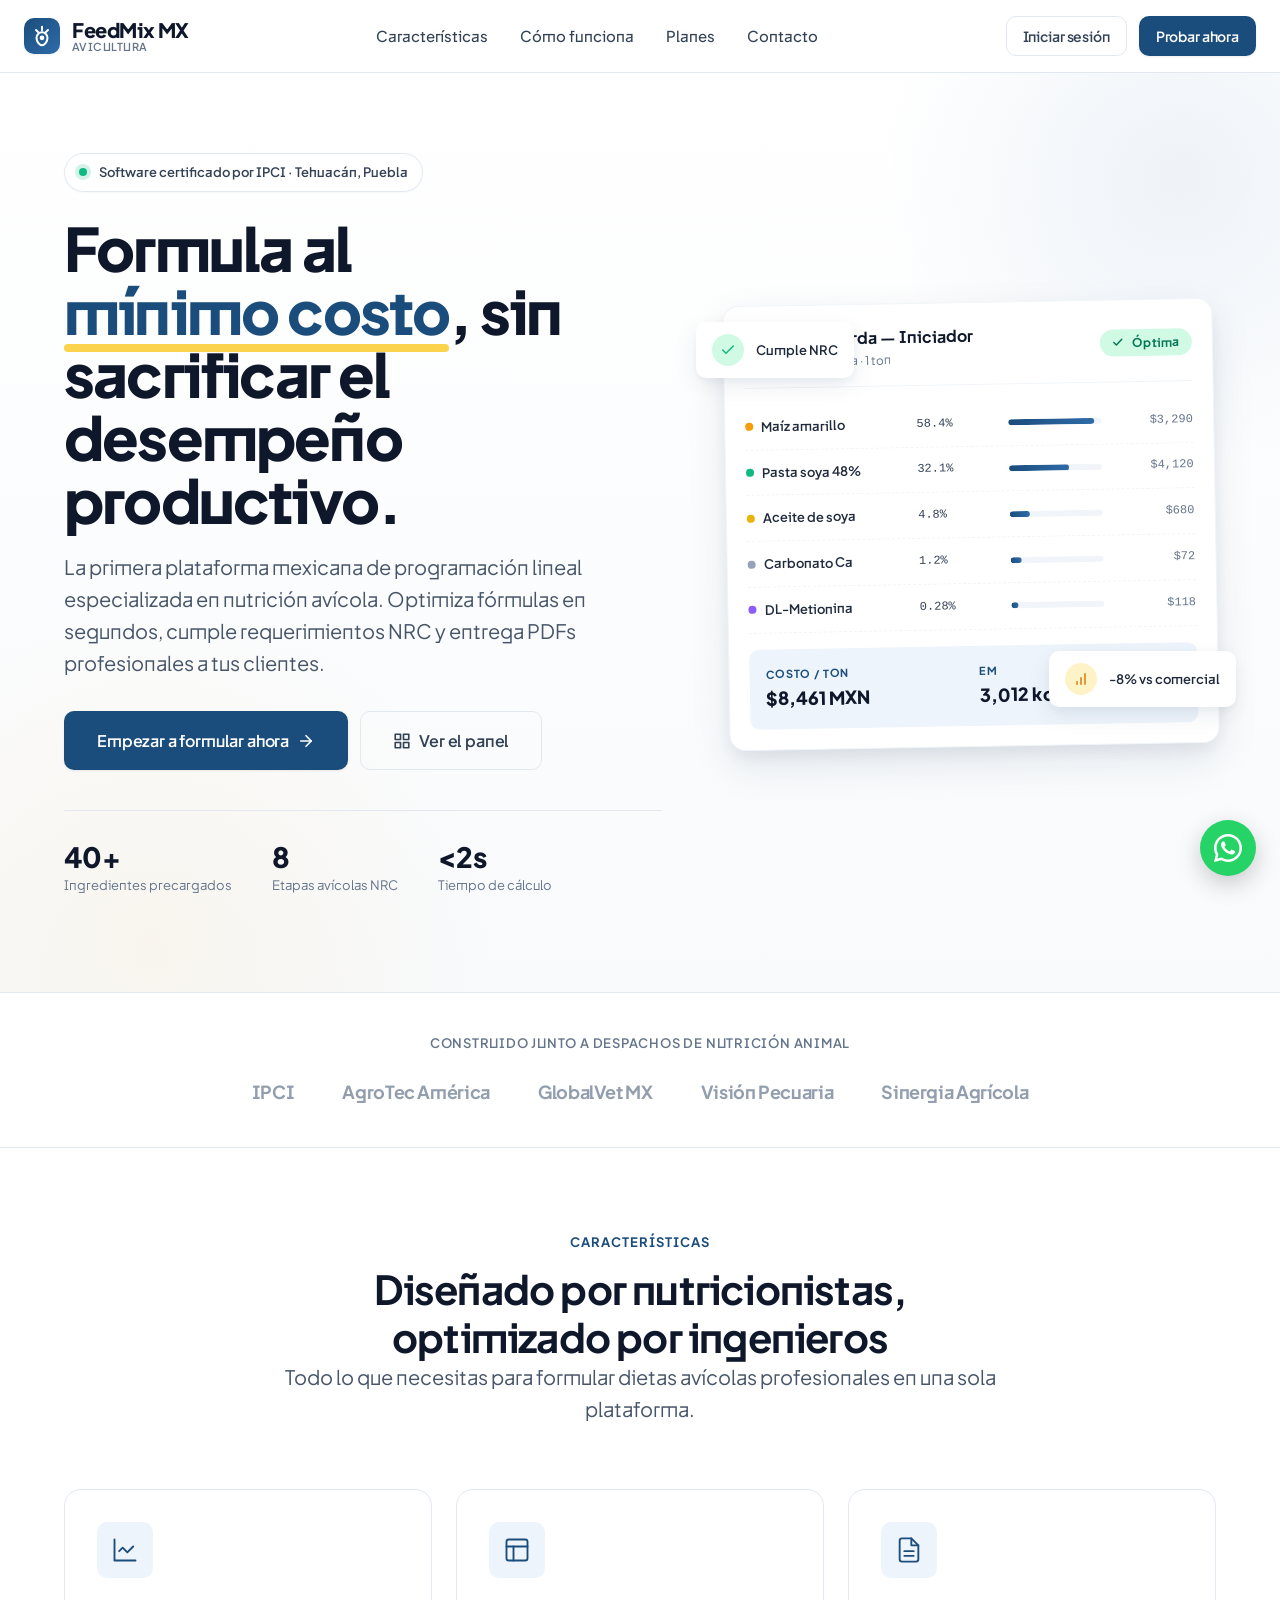
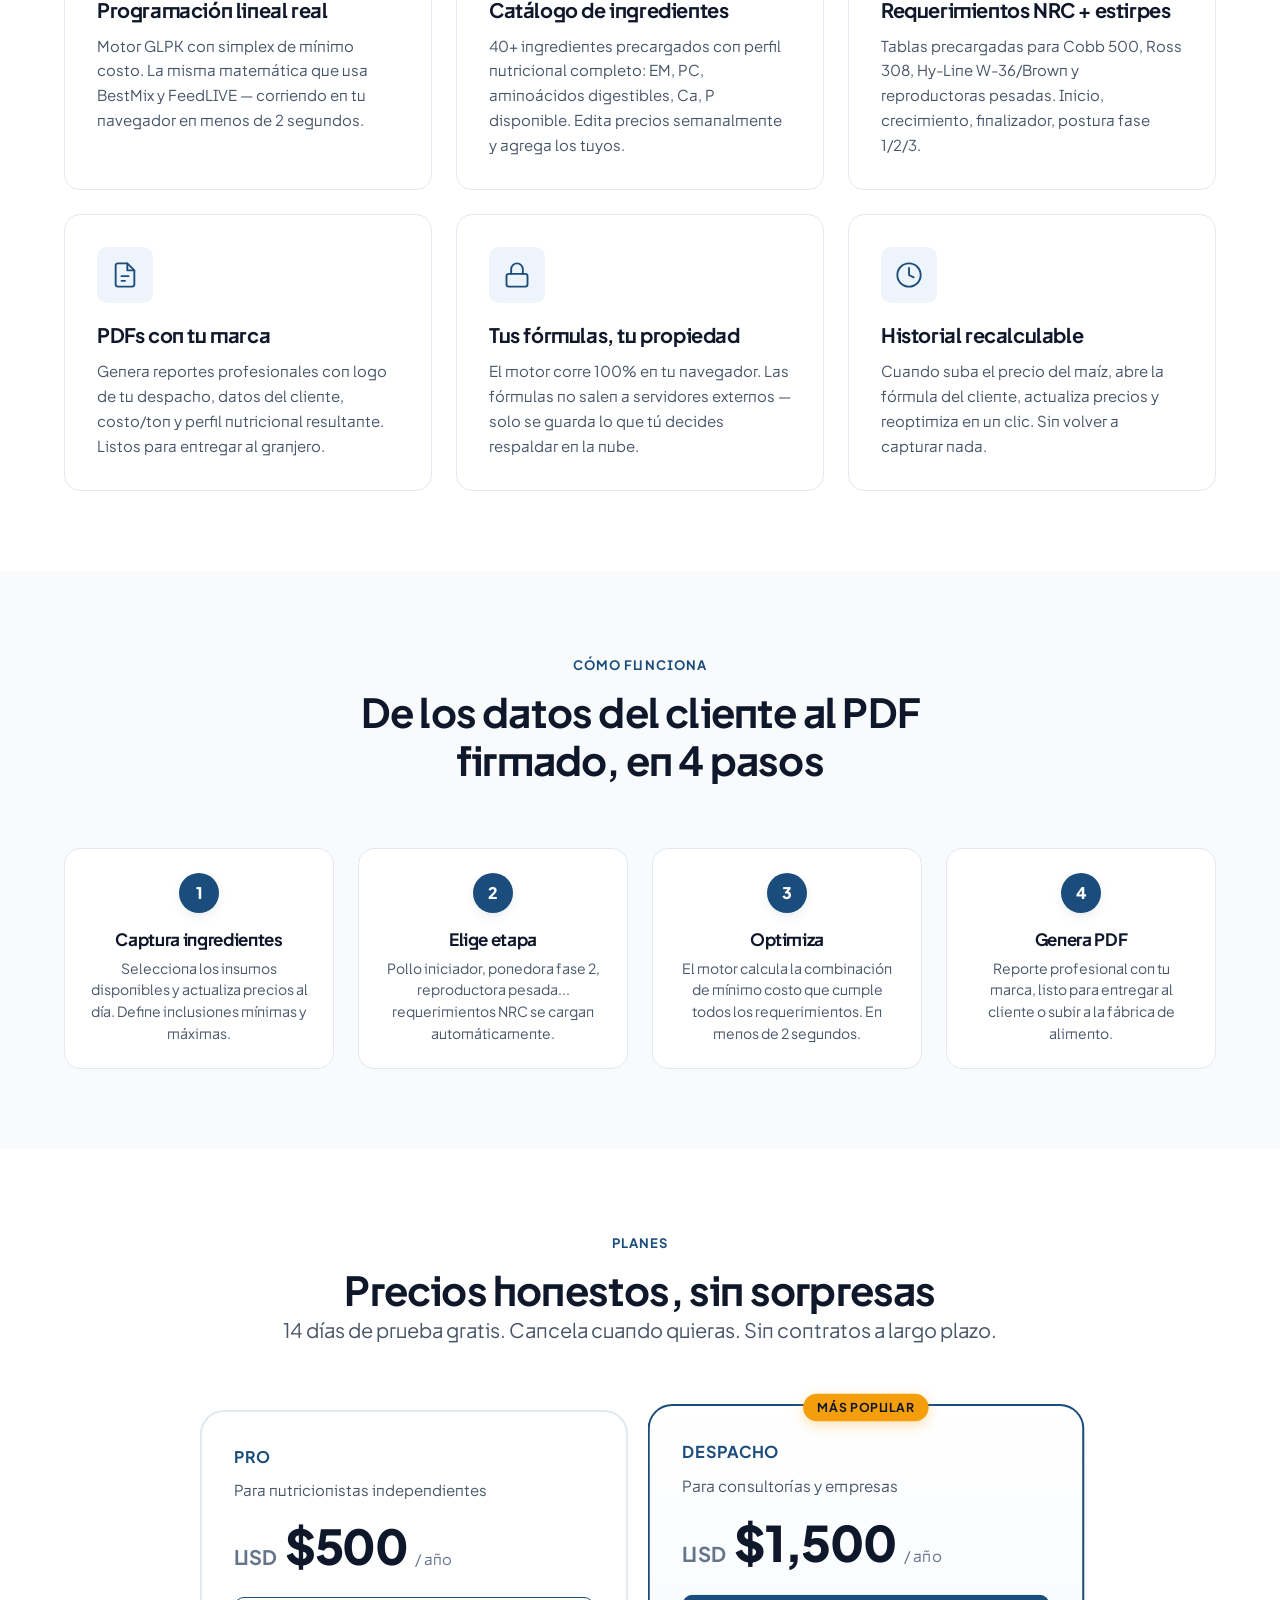
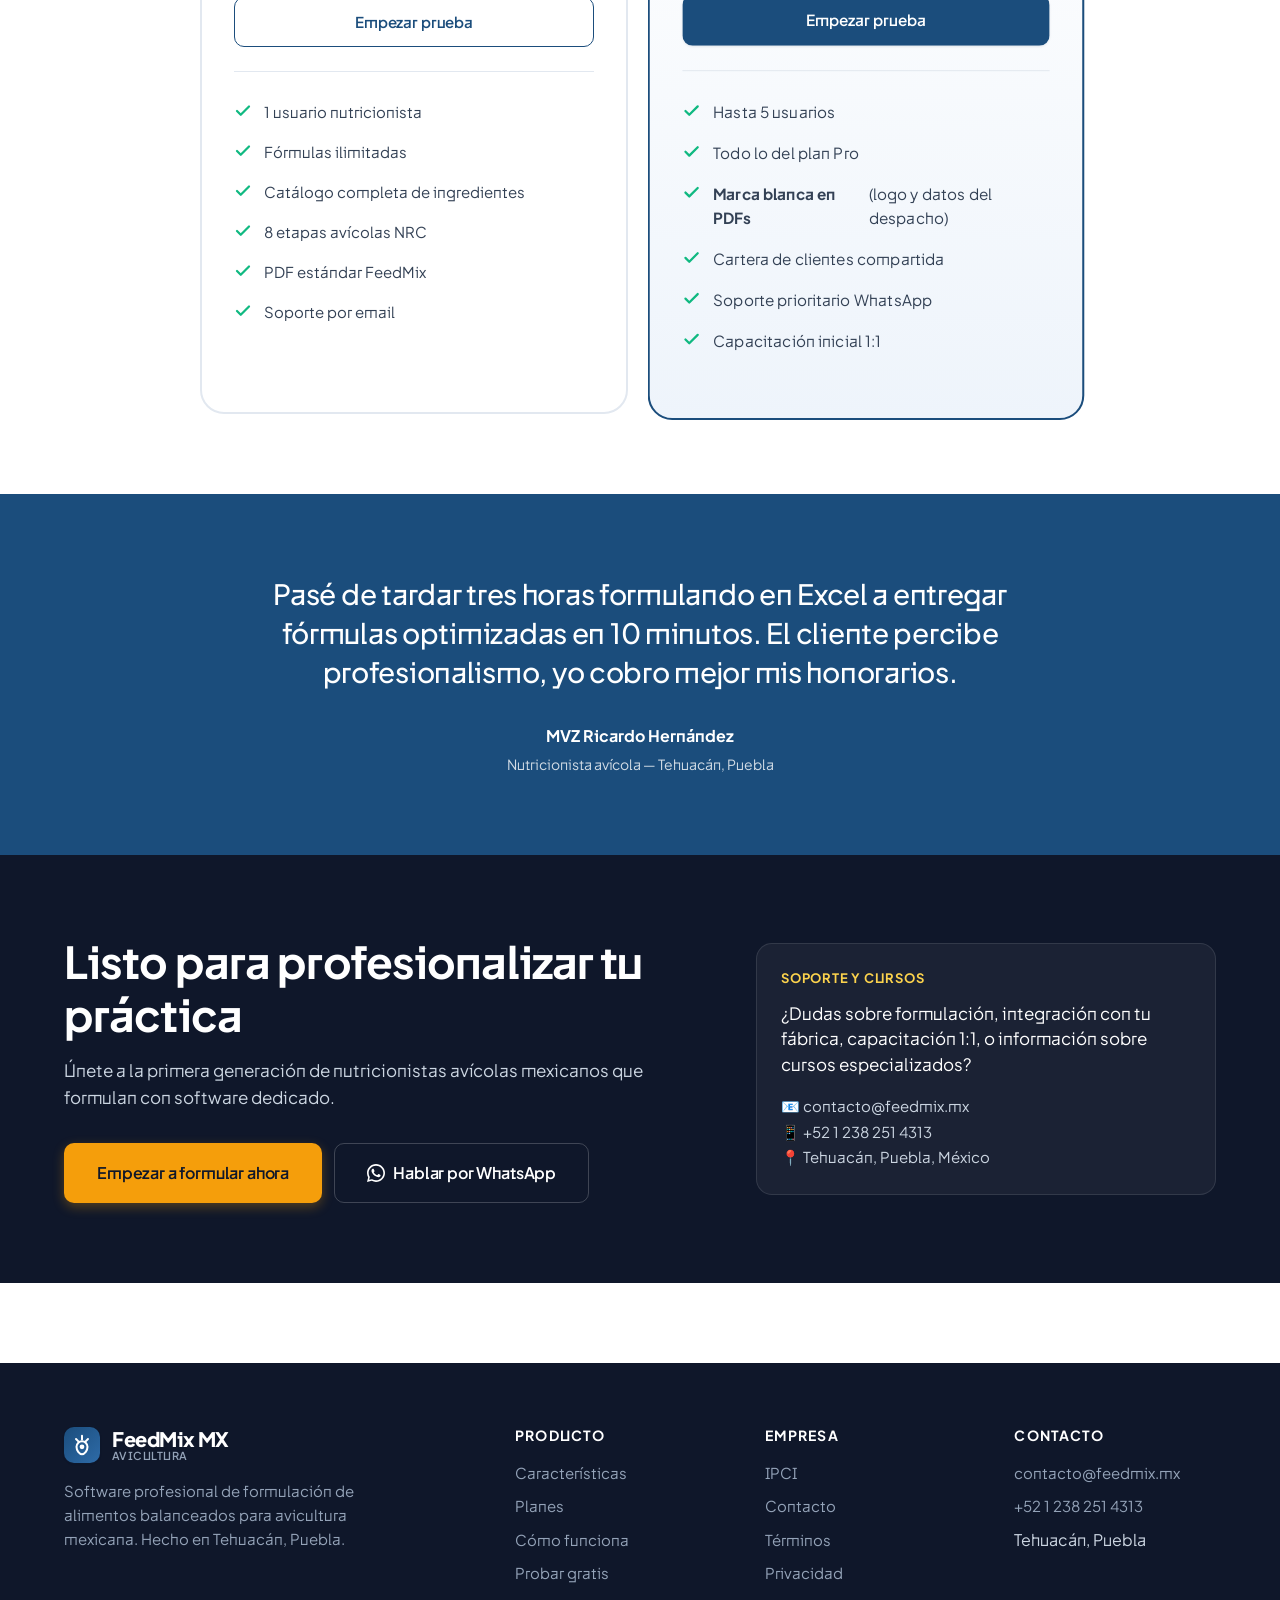
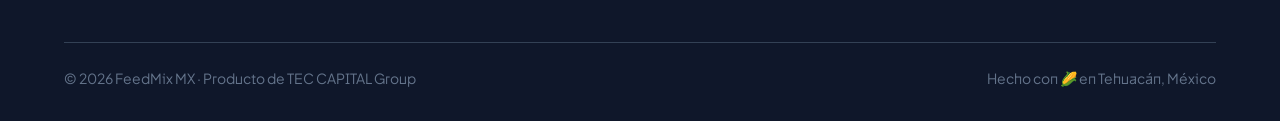
==== index.html @ 5efafb8f "Add files via upload" ====
<!DOCTYPE html>
<html lang="es">
<head>
  <meta charset="UTF-8">
  <meta name="viewport" content="width=device-width, initial-scale=1.0">
  <title>FeedMix MX — Software profesional de formulación de alimentos para avicultura</title>
  <link rel="icon" type="image/svg+xml" href="assets/favicon.svg">
  <link rel="apple-touch-icon" href="assets/favicon.svg">
  <meta name="description" content="Plataforma de programación lineal para nutricionistas avícolas. Formula al mínimo costo, cumple requerimientos NRC y entrega PDFs profesionales a tus clientes.">

  <link rel="preconnect" href="https://fonts.googleapis.com">
  <link rel="preconnect" href="https://fonts.gstatic.com" crossorigin>
  <link href="https://fonts.googleapis.com/css2?family=Plus+Jakarta+Sans:wght@400;500;600;700;800&display=swap" rel="stylesheet">

  <link rel="stylesheet" href="assets/shared.css">

  <style>
    /* ====== HERO ====== */
    .hero {
      position: relative;
      padding: var(--space-20) 0 var(--space-24);
      overflow: hidden;
      background: linear-gradient(180deg, #FFFFFF 0%, #F8FAFC 100%);
    }

    .hero::before {
      content: "";
      position: absolute;
      top: -200px; right: -200px;
      width: 600px; height: 600px;
      background: radial-gradient(circle, rgba(46,107,168,0.08) 0%, transparent 70%);
      border-radius: 50%;
      pointer-events: none;
    }

    .hero::after {
      content: "";
      position: absolute;
      bottom: -300px; left: -200px;
      width: 700px; height: 700px;
      background: radial-gradient(circle, rgba(245,158,11,0.06) 0%, transparent 70%);
      border-radius: 50%;
      pointer-events: none;
    }

    .hero-grid {
      display: grid;
      grid-template-columns: 1.1fr 0.9fr;
      gap: var(--space-16);
      align-items: center;
      position: relative;
      z-index: 1;
    }

    @media (max-width: 968px) {
      .hero-grid { grid-template-columns: 1fr; gap: var(--space-12); }
    }

    .hero-trust {
      display: inline-flex;
      align-items: center;
      gap: var(--space-3);
      padding: 0.5rem 0.875rem;
      background: white;
      border: 1px solid var(--neutral-200);
      border-radius: var(--radius-full);
      font-size: 0.8125rem;
      font-weight: 600;
      color: var(--neutral-700);
      margin-bottom: var(--space-6);
      box-shadow: var(--shadow-xs);
    }

    .hero-trust-dot {
      width: 8px; height: 8px;
      background: var(--success);
      border-radius: 50%;
      box-shadow: 0 0 0 4px rgba(16,185,129,0.18);
      animation: pulse 2s ease-in-out infinite;
    }

    @keyframes pulse {
      0%, 100% { box-shadow: 0 0 0 4px rgba(16,185,129,0.18); }
      50% { box-shadow: 0 0 0 8px rgba(16,185,129,0.05); }
    }

    .hero h1 {
      font-size: clamp(2.25rem, 4vw + 1rem, 3.75rem);
      line-height: 1.05;
      margin-bottom: var(--space-5);
    }

    .hero h1 .accent-word {
      color: var(--primary);
      position: relative;
      white-space: nowrap;
    }

    .hero h1 .accent-word::after {
      content: "";
      position: absolute;
      bottom: -4px; left: 0; right: 0;
      height: 8px;
      background: var(--accent-light);
      z-index: -1;
      border-radius: 4px;
    }

    .hero-cta {
      display: flex;
      gap: var(--space-3);
      margin-top: var(--space-8);
      flex-wrap: wrap;
    }

    .hero-stats {
      display: flex;
      gap: var(--space-10);
      margin-top: var(--space-10);
      padding-top: var(--space-8);
      border-top: 1px solid var(--neutral-200);
    }

    .hero-stat-num {
      font-family: var(--font-display);
      font-size: 1.75rem;
      font-weight: 800;
      color: var(--neutral-900);
      letter-spacing: -0.02em;
      line-height: 1;
    }

    .hero-stat-label {
      font-size: 0.8125rem;
      color: var(--neutral-500);
      margin-top: 4px;
    }

    /* ====== HERO MOCKUP ====== */
    .hero-mockup {
      position: relative;
      perspective: 1000px;
    }

    .mockup-card {
      background: white;
      border-radius: var(--radius-lg);
      box-shadow: var(--shadow-lg);
      padding: var(--space-5);
      border: 1px solid var(--neutral-100);
      transform: rotate(-1deg);
      transition: transform var(--transition-slow);
    }

    .mockup-card:hover { transform: rotate(0deg) translateY(-4px); }

    .mockup-header {
      display: flex;
      justify-content: space-between;
      align-items: center;
      padding-bottom: var(--space-4);
      border-bottom: 1px solid var(--neutral-100);
      margin-bottom: var(--space-4);
    }

    .mockup-header-title {
      font-family: var(--font-display);
      font-weight: 700;
      font-size: 1rem;
      color: var(--neutral-900);
    }

    .mockup-header-sub {
      font-size: 0.75rem;
      color: var(--neutral-500);
    }

    .mockup-row {
      display: grid;
      grid-template-columns: 1.2fr 0.6fr 0.7fr 0.6fr;
      gap: var(--space-3);
      padding: var(--space-3) 0;
      align-items: center;
      font-size: 0.8125rem;
      border-bottom: 1px dashed var(--neutral-100);
    }

    .mockup-row:last-of-type { border-bottom: none; }

    .mockup-row .ing {
      display: flex; align-items: center; gap: 8px;
      font-weight: 600; color: var(--neutral-800);
    }

    .ing-dot { width: 8px; height: 8px; border-radius: 50%; flex-shrink: 0; }
    .ing-dot.maiz { background: #F59E0B; }
    .ing-dot.soya { background: #10B981; }
    .ing-dot.aceite { background: #EAB308; }
    .ing-dot.calcio { background: #94A3B8; }
    .ing-dot.met { background: #8B5CF6; }

    .mockup-row .pct {
      font-family: var(--font-mono);
      color: var(--neutral-700);
      font-size: 0.75rem;
    }

    .mockup-bar {
      height: 6px;
      background: var(--neutral-100);
      border-radius: 3px;
      overflow: hidden;
    }

    .mockup-bar-fill {
      height: 100%;
      background: linear-gradient(90deg, var(--primary) 0%, var(--primary-light) 100%);
      border-radius: 3px;
    }

    .mockup-row .price {
      font-family: var(--font-mono);
      font-size: 0.75rem;
      color: var(--neutral-500);
      text-align: right;
    }

    .mockup-summary {
      background: var(--primary-50);
      border-radius: var(--radius);
      padding: var(--space-4);
      margin-top: var(--space-4);
      display: grid;
      grid-template-columns: 1fr 1fr;
      gap: var(--space-3);
    }

    .mockup-summary-item small {
      display: block;
      font-size: 0.6875rem;
      font-weight: 700;
      letter-spacing: 0.06em;
      text-transform: uppercase;
      color: var(--primary);
      margin-bottom: 2px;
    }

    .mockup-summary-item strong {
      font-family: var(--font-display);
      font-size: 1.125rem;
      font-weight: 800;
      color: var(--neutral-900);
    }

    .mockup-floating {
      position: absolute;
      background: white;
      border-radius: var(--radius);
      box-shadow: var(--shadow-md);
      padding: var(--space-3) var(--space-4);
      display: flex; align-items: center; gap: var(--space-3);
      font-size: 0.8125rem;
      font-weight: 600;
    }

    .mockup-floating-1 {
      top: 20px; left: -30px;
      animation: float1 4s ease-in-out infinite;
    }

    .mockup-floating-2 {
      bottom: 40px; right: -20px;
      animation: float2 4s ease-in-out infinite 1s;
    }

    @keyframes float1 {
      0%, 100% { transform: translateY(0); }
      50% { transform: translateY(-8px); }
    }
    @keyframes float2 {
      0%, 100% { transform: translateY(0); }
      50% { transform: translateY(-12px); }
    }

    .mockup-floating .icon-circle {
      width: 32px; height: 32px;
      border-radius: 50%;
      display: grid; place-items: center;
      background: var(--success-light);
      color: var(--success);
    }

    .mockup-floating-2 .icon-circle {
      background: #FEF3C7;
      color: #D97706;
    }

    @media (max-width: 968px) {
      .mockup-floating-1, .mockup-floating-2 { display: none; }
    }

    /* ====== TRUSTBAR ====== */
    .trustbar {
      padding: var(--space-10) 0;
      border-top: 1px solid var(--neutral-200);
      border-bottom: 1px solid var(--neutral-200);
      background: white;
    }

    .trustbar-title {
      text-align: center;
      font-size: 0.8125rem;
      font-weight: 600;
      color: var(--neutral-500);
      letter-spacing: 0.06em;
      text-transform: uppercase;
      margin-bottom: var(--space-6);
    }

    .trustbar-logos {
      display: flex;
      justify-content: center;
      align-items: center;
      gap: var(--space-12);
      flex-wrap: wrap;
      opacity: 0.7;
    }

    .trustbar-logo {
      font-family: var(--font-display);
      font-weight: 700;
      font-size: 1.125rem;
      color: var(--neutral-500);
      letter-spacing: -0.02em;
    }

    /* ====== FEATURES ====== */
    .features {
      background: white;
    }

    .section-header {
      text-align: center;
      max-width: 720px;
      margin: 0 auto var(--space-16);
    }

    .features-grid {
      display: grid;
      grid-template-columns: repeat(3, 1fr);
      gap: var(--space-6);
    }

    @media (max-width: 968px) {
      .features-grid { grid-template-columns: 1fr; }
    }

    .feature-card {
      background: white;
      border: 1px solid var(--neutral-200);
      border-radius: var(--radius-lg);
      padding: var(--space-8);
      transition: all var(--transition);
    }

    .feature-card:hover {
      border-color: var(--primary-light);
      transform: translateY(-4px);
      box-shadow: var(--shadow-md);
    }

    .feature-icon {
      width: 56px;
      height: 56px;
      border-radius: var(--radius);
      background: var(--primary-50);
      color: var(--primary);
      display: grid;
      place-items: center;
      margin-bottom: var(--space-5);
    }

    .feature-icon svg { width: 28px; height: 28px; stroke-width: 1.6; }

    .feature-card h3 {
      font-size: 1.25rem;
      margin-bottom: var(--space-3);
    }

    .feature-card p {
      color: var(--neutral-600);
      font-size: 0.9375rem;
      line-height: 1.65;
    }

    /* ====== HOW IT WORKS ====== */
    .how-it-works { background: var(--neutral-50); }

    .steps {
      display: grid;
      grid-template-columns: repeat(4, 1fr);
      gap: var(--space-6);
      position: relative;
    }

    @media (max-width: 968px) {
      .steps { grid-template-columns: 1fr 1fr; }
    }
    @media (max-width: 600px) {
      .steps { grid-template-columns: 1fr; }
    }

    .step {
      background: white;
      border-radius: var(--radius-lg);
      padding: var(--space-6);
      text-align: center;
      border: 1px solid var(--neutral-200);
      position: relative;
    }

    .step-num {
      width: 40px; height: 40px;
      background: var(--primary);
      color: white;
      border-radius: 50%;
      display: grid; place-items: center;
      font-family: var(--font-display);
      font-weight: 800;
      font-size: 1rem;
      margin: 0 auto var(--space-4);
      box-shadow: var(--shadow);
    }

    .step h4 {
      font-size: 1.0625rem;
      margin-bottom: var(--space-2);
    }

    .step p {
      font-size: 0.875rem;
      color: var(--neutral-600);
      line-height: 1.55;
    }

    /* ====== PRICING ====== */
    .pricing { background: white; }

    .pricing-grid {
      display: grid;
      grid-template-columns: 1fr 1fr;
      gap: var(--space-6);
      max-width: 880px;
      margin: 0 auto;
    }

    @media (max-width: 768px) {
      .pricing-grid { grid-template-columns: 1fr; }
    }

    .price-card {
      background: white;
      border: 2px solid var(--neutral-200);
      border-radius: var(--radius-xl);
      padding: var(--space-8);
      position: relative;
      transition: all var(--transition);
    }

    .price-card:hover {
      border-color: var(--primary-light);
      transform: translateY(-4px);
    }

    .price-card.featured {
      border-color: var(--primary);
      background: linear-gradient(180deg, white 0%, var(--primary-50) 100%);
      transform: scale(1.02);
    }

    .price-card.featured::before {
      content: "Más popular";
      position: absolute;
      top: -12px;
      left: 50%;
      transform: translateX(-50%);
      background: var(--accent);
      color: var(--neutral-900);
      padding: 0.25rem 0.875rem;
      border-radius: var(--radius-full);
      font-size: 0.75rem;
      font-weight: 700;
      letter-spacing: 0.04em;
      text-transform: uppercase;
      box-shadow: 0 4px 12px rgba(245,158,11,0.3);
    }

    .price-name {
      font-family: var(--font-display);
      font-size: 1rem;
      font-weight: 700;
      color: var(--primary);
      letter-spacing: 0.04em;
      text-transform: uppercase;
      margin-bottom: var(--space-2);
    }

    .price-tagline {
      font-size: 0.9375rem;
      color: var(--neutral-600);
      margin-bottom: var(--space-5);
    }

    .price-amount {
      display: flex; align-items: baseline; gap: var(--space-2);
      margin-bottom: var(--space-6);
    }

    .price-amount strong {
      font-family: var(--font-display);
      font-size: 3rem;
      font-weight: 800;
      color: var(--neutral-900);
      letter-spacing: -0.03em;
      line-height: 1;
    }

    .price-amount-currency {
      font-size: 1.25rem;
      font-weight: 700;
      color: var(--neutral-500);
    }

    .price-amount-period {
      font-size: 0.9375rem;
      color: var(--neutral-500);
    }

    .price-features {
      list-style: none;
      margin: var(--space-6) 0;
      padding-top: var(--space-5);
      border-top: 1px solid var(--neutral-200);
    }

    .price-features li {
      padding: var(--space-2) 0;
      font-size: 0.9375rem;
      color: var(--neutral-700);
      display: flex;
      align-items: flex-start;
      gap: var(--space-3);
    }

    .price-features li svg {
      flex-shrink: 0;
      width: 18px; height: 18px;
      color: var(--success);
      margin-top: 2px;
    }

    /* ====== TESTIMONIAL ====== */
    .testimonial {
      background: var(--primary);
      color: white;
      position: relative;
      overflow: hidden;
    }

    .testimonial::before {
      content: """;
      position: absolute;
      top: -80px; left: 5%;
      font-family: Georgia, serif;
      font-size: 28rem;
      color: rgba(255,255,255,0.05);
      line-height: 1;
      pointer-events: none;
    }

    .testimonial-content {
      max-width: 760px;
      margin: 0 auto;
      text-align: center;
      position: relative;
      z-index: 1;
    }

    .testimonial blockquote {
      font-family: var(--font-display);
      font-size: clamp(1.25rem, 1.5vw + 0.75rem, 1.75rem);
      font-weight: 500;
      line-height: 1.4;
      letter-spacing: -0.01em;
      margin-bottom: var(--space-8);
    }

    .testimonial cite {
      font-style: normal;
      display: flex;
      flex-direction: column;
      align-items: center;
      gap: var(--space-1);
    }

    .testimonial cite strong {
      font-weight: 700;
      font-size: 1rem;
    }

    .testimonial cite span {
      font-size: 0.875rem;
      opacity: 0.8;
    }

    /* ====== FINAL CTA ====== */
    .final-cta {
      background: var(--neutral-900);
      color: white;
    }

    .final-cta-grid {
      display: grid;
      grid-template-columns: 1.4fr 1fr;
      gap: var(--space-12);
      align-items: center;
    }

    @media (max-width: 768px) {
      .final-cta-grid { grid-template-columns: 1fr; text-align: center; }
    }

    .final-cta h2 {
      color: white;
      font-size: clamp(1.75rem, 2.5vw + 1rem, 2.75rem);
      margin-bottom: var(--space-4);
    }

    .final-cta p {
      color: var(--neutral-300);
      font-size: 1.0625rem;
      margin-bottom: var(--space-8);
    }
  </style>
</head>
<body>

  <!-- ============ NAVBAR ============ -->
  <nav class="navbar">
    <div class="navbar-inner">
      <a href="index.html" class="brand">
        <span class="brand-mark">
          <svg viewBox="0 0 24 24" fill="none" stroke="currentColor" stroke-width="2.2" stroke-linecap="round" stroke-linejoin="round">
            <path d="M12 2v4"/>
            <path d="M5.5 5.5l2.8 2.8"/>
            <path d="M18.5 5.5l-2.8 2.8"/>
            <path d="M12 8a6 6 0 0 1 6 6c0 4-3 8-6 8s-6-4-6-8a6 6 0 0 1 6-6z"/>
            <circle cx="12" cy="14" r="1.5" fill="currentColor"/>
          </svg>
        </span>
        <span class="brand-name">
          FeedMix MX
          <small>Avicultura</small>
        </span>
      </a>

      <ul class="nav-links">
        <li><a href="#caracteristicas">Características</a></li>
        <li><a href="#como-funciona">Cómo funciona</a></li>
        <li><a href="#planes">Planes</a></li>
        <li><a href="#contacto">Contacto</a></li>
      </ul>

      <div class="nav-cta">
        <a href="login.html" class="btn btn-ghost btn-sm">Iniciar sesión</a>
        <a href="formulador.html" class="btn btn-primary btn-sm">Probar ahora</a>
      </div>
    </div>
  </nav>

  <!-- ============ HERO ============ -->
  <section class="hero">
    <div class="container">
      <div class="hero-grid">
        <div class="hero-text fade-in-up">
          <span class="hero-trust">
            <span class="hero-trust-dot"></span>
            Software certificado por IPCI · Tehuacán, Puebla
          </span>

          <h1>
            Formula al <span class="accent-word">mínimo costo</span>, sin sacrificar el desempeño productivo.
          </h1>

          <p class="lead">
            La primera plataforma mexicana de programación lineal especializada en nutrición avícola.
            Optimiza fórmulas en segundos, cumple requerimientos NRC y entrega PDFs profesionales a tus clientes.
          </p>

          <div class="hero-cta">
            <a href="formulador.html" class="btn btn-primary btn-lg">
              Empezar a formular ahora
              <svg width="18" height="18" viewBox="0 0 24 24" fill="none" stroke="currentColor" stroke-width="2.2" stroke-linecap="round" stroke-linejoin="round">
                <path d="M5 12h14"/><path d="m12 5 7 7-7 7"/>
              </svg>
            </a>
            <a href="panel.html" class="btn btn-ghost btn-lg">
              <svg width="18" height="18" viewBox="0 0 24 24" fill="none" stroke="currentColor" stroke-width="2.2" stroke-linecap="round" stroke-linejoin="round">
                <rect x="3" y="3" width="7" height="7"/><rect x="14" y="3" width="7" height="7"/><rect x="14" y="14" width="7" height="7"/><rect x="3" y="14" width="7" height="7"/>
              </svg>
              Ver el panel
            </a>
          </div>

          <div class="hero-stats">
            <div>
              <div class="hero-stat-num">40+</div>
              <div class="hero-stat-label">Ingredientes precargados</div>
            </div>
            <div>
              <div class="hero-stat-num">8</div>
              <div class="hero-stat-label">Etapas avícolas NRC</div>
            </div>
            <div>
              <div class="hero-stat-num">&lt;2s</div>
              <div class="hero-stat-label">Tiempo de cálculo</div>
            </div>
          </div>
        </div>

        <!-- MOCKUP -->
        <div class="hero-mockup fade-in-up fade-in-up-delay-2">
          <div class="mockup-card">
            <div class="mockup-header">
              <div>
                <div class="mockup-header-title">Pollo de engorda — Iniciador</div>
                <div class="mockup-header-sub">Fórmula optimizada · 1 ton</div>
              </div>
              <span class="badge badge-success">
                <svg width="12" height="12" viewBox="0 0 24 24" fill="none" stroke="currentColor" stroke-width="3" stroke-linecap="round" stroke-linejoin="round"><polyline points="20 6 9 17 4 12"/></svg>
                Óptima
              </span>
            </div>

            <div class="mockup-row">
              <span class="ing"><span class="ing-dot maiz"></span>Maíz amarillo</span>
              <span class="pct">58.4%</span>
              <div class="mockup-bar"><div class="mockup-bar-fill" style="width: 92%"></div></div>
              <span class="price">$3,290</span>
            </div>
            <div class="mockup-row">
              <span class="ing"><span class="ing-dot soya"></span>Pasta soya 48%</span>
              <span class="pct">32.1%</span>
              <div class="mockup-bar"><div class="mockup-bar-fill" style="width: 65%"></div></div>
              <span class="price">$4,120</span>
            </div>
            <div class="mockup-row">
              <span class="ing"><span class="ing-dot aceite"></span>Aceite de soya</span>
              <span class="pct">4.8%</span>
              <div class="mockup-bar"><div class="mockup-bar-fill" style="width: 22%"></div></div>
              <span class="price">$680</span>
            </div>
            <div class="mockup-row">
              <span class="ing"><span class="ing-dot calcio"></span>Carbonato Ca</span>
              <span class="pct">1.2%</span>
              <div class="mockup-bar"><div class="mockup-bar-fill" style="width: 12%"></div></div>
              <span class="price">$72</span>
            </div>
            <div class="mockup-row">
              <span class="ing"><span class="ing-dot met"></span>DL-Metionina</span>
              <span class="pct">0.28%</span>
              <div class="mockup-bar"><div class="mockup-bar-fill" style="width: 8%"></div></div>
              <span class="price">$118</span>
            </div>

            <div class="mockup-summary">
              <div class="mockup-summary-item">
                <small>Costo / ton</small>
                <strong>$8,461 MXN</strong>
              </div>
              <div class="mockup-summary-item">
                <small>EM</small>
                <strong>3,012 kcal</strong>
              </div>
            </div>
          </div>

          <div class="mockup-floating mockup-floating-1">
            <div class="icon-circle">
              <svg width="16" height="16" viewBox="0 0 24 24" fill="none" stroke="currentColor" stroke-width="2.2" stroke-linecap="round" stroke-linejoin="round"><polyline points="20 6 9 17 4 12"/></svg>
            </div>
            Cumple NRC
          </div>

          <div class="mockup-floating mockup-floating-2">
            <div class="icon-circle">
              <svg width="16" height="16" viewBox="0 0 24 24" fill="none" stroke="currentColor" stroke-width="2.2" stroke-linecap="round" stroke-linejoin="round"><line x1="12" y1="20" x2="12" y2="10"/><line x1="18" y1="20" x2="18" y2="4"/><line x1="6" y1="20" x2="6" y2="16"/></svg>
            </div>
            -8% vs comercial
          </div>
        </div>
      </div>
    </div>
  </section>

  <!-- ============ TRUSTBAR ============ -->
  <section class="trustbar" style="padding: var(--space-10) 0;">
    <div class="container">
      <div class="trustbar-title">Construido junto a despachos de nutrición animal</div>
      <div class="trustbar-logos">
        <span class="trustbar-logo">IPCI</span>
        <span class="trustbar-logo">AgroTec América</span>
        <span class="trustbar-logo">GlobalVet MX</span>
        <span class="trustbar-logo">Visión Pecuaria</span>
        <span class="trustbar-logo">Sinergia Agrícola</span>
      </div>
    </div>
  </section>

  <!-- ============ FEATURES ============ -->
  <section class="features" id="caracteristicas">
    <div class="container">
      <div class="section-header fade-in-up">
        <span class="eyebrow">Características</span>
        <h2>Diseñado por nutricionistas, optimizado por ingenieros</h2>
        <p class="lead">Todo lo que necesitas para formular dietas avícolas profesionales en una sola plataforma.</p>
      </div>

      <div class="features-grid">
        <div class="feature-card fade-in-up fade-in-up-delay-1">
          <div class="feature-icon">
            <svg viewBox="0 0 24 24" fill="none" stroke="currentColor" stroke-linecap="round" stroke-linejoin="round">
              <path d="M3 3v18h18"/>
              <path d="m19 9-5 5-4-4-3 3"/>
            </svg>
          </div>
          <h3>Programación lineal real</h3>
          <p>Motor GLPK con simplex de mínimo costo. La misma matemática que usa BestMix y FeedLIVE — corriendo en tu navegador en menos de 2 segundos.</p>
        </div>

        <div class="feature-card fade-in-up fade-in-up-delay-2">
          <div class="feature-icon">
            <svg viewBox="0 0 24 24" fill="none" stroke="currentColor" stroke-linecap="round" stroke-linejoin="round">
              <rect x="3" y="3" width="18" height="18" rx="2"/>
              <path d="M3 9h18"/>
              <path d="M9 21V9"/>
            </svg>
          </div>
          <h3>Catálogo de ingredientes</h3>
          <p>40+ ingredientes precargados con perfil nutricional completo: EM, PC, aminoácidos digestibles, Ca, P disponible. Edita precios semanalmente y agrega los tuyos.</p>
        </div>

        <div class="feature-card fade-in-up fade-in-up-delay-3">
          <div class="feature-icon">
            <svg viewBox="0 0 24 24" fill="none" stroke="currentColor" stroke-linecap="round" stroke-linejoin="round">
              <path d="M14 2H6a2 2 0 0 0-2 2v16a2 2 0 0 0 2 2h12a2 2 0 0 0 2-2V8z"/>
              <polyline points="14 2 14 8 20 8"/>
              <line x1="16" y1="13" x2="8" y2="13"/>
              <line x1="16" y1="17" x2="8" y2="17"/>
            </svg>
          </div>
          <h3>Requerimientos NRC + estirpes</h3>
          <p>Tablas precargadas para Cobb 500, Ross 308, Hy-Line W-36/Brown y reproductoras pesadas. Inicio, crecimiento, finalizador, postura fase 1/2/3.</p>
        </div>

        <div class="feature-card fade-in-up fade-in-up-delay-1">
          <div class="feature-icon">
            <svg viewBox="0 0 24 24" fill="none" stroke="currentColor" stroke-linecap="round" stroke-linejoin="round">
              <path d="M14 2H6a2 2 0 0 0-2 2v16a2 2 0 0 0 2 2h12a2 2 0 0 0 2-2V8z"/>
              <polyline points="14 2 14 8 20 8"/>
              <path d="M9 13h6"/>
              <path d="M9 17h3"/>
            </svg>
          </div>
          <h3>PDFs con tu marca</h3>
          <p>Genera reportes profesionales con logo de tu despacho, datos del cliente, costo/ton y perfil nutricional resultante. Listos para entregar al granjero.</p>
        </div>

        <div class="feature-card fade-in-up fade-in-up-delay-2">
          <div class="feature-icon">
            <svg viewBox="0 0 24 24" fill="none" stroke="currentColor" stroke-linecap="round" stroke-linejoin="round">
              <rect x="3" y="11" width="18" height="11" rx="2"/>
              <path d="M7 11V7a5 5 0 0 1 10 0v4"/>
            </svg>
          </div>
          <h3>Tus fórmulas, tu propiedad</h3>
          <p>El motor corre 100% en tu navegador. Las fórmulas no salen a servidores externos — solo se guarda lo que tú decides respaldar en la nube.</p>
        </div>

        <div class="feature-card fade-in-up fade-in-up-delay-3">
          <div class="feature-icon">
            <svg viewBox="0 0 24 24" fill="none" stroke="currentColor" stroke-linecap="round" stroke-linejoin="round">
              <circle cx="12" cy="12" r="10"/>
              <polyline points="12 6 12 12 16 14"/>
            </svg>
          </div>
          <h3>Historial recalculable</h3>
          <p>Cuando suba el precio del maíz, abre la fórmula del cliente, actualiza precios y reoptimiza en un clic. Sin volver a capturar nada.</p>
        </div>
      </div>
    </div>
  </section>

  <!-- ============ HOW IT WORKS ============ -->
  <section class="how-it-works" id="como-funciona">
    <div class="container">
      <div class="section-header">
        <span class="eyebrow">Cómo funciona</span>
        <h2>De los datos del cliente al PDF firmado, en 4 pasos</h2>
      </div>

      <div class="steps">
        <div class="step">
          <div class="step-num">1</div>
          <h4>Captura ingredientes</h4>
          <p>Selecciona los insumos disponibles y actualiza precios al día. Define inclusiones mínimas y máximas.</p>
        </div>
        <div class="step">
          <div class="step-num">2</div>
          <h4>Elige etapa</h4>
          <p>Pollo iniciador, ponedora fase 2, reproductora pesada... requerimientos NRC se cargan automáticamente.</p>
        </div>
        <div class="step">
          <div class="step-num">3</div>
          <h4>Optimiza</h4>
          <p>El motor calcula la combinación de mínimo costo que cumple todos los requerimientos. En menos de 2 segundos.</p>
        </div>
        <div class="step">
          <div class="step-num">4</div>
          <h4>Genera PDF</h4>
          <p>Reporte profesional con tu marca, listo para entregar al cliente o subir a la fábrica de alimento.</p>
        </div>
      </div>
    </div>
  </section>

  <!-- ============ PRICING ============ -->
  <section class="pricing" id="planes">
    <div class="container">
      <div class="section-header">
        <span class="eyebrow">Planes</span>
        <h2>Precios honestos, sin sorpresas</h2>
        <p class="lead">14 días de prueba gratis. Cancela cuando quieras. Sin contratos a largo plazo.</p>
      </div>

      <div class="pricing-grid">
        <div class="price-card">
          <div class="price-name">Pro</div>
          <div class="price-tagline">Para nutricionistas independientes</div>
          <div class="price-amount">
            <span class="price-amount-currency">USD</span>
            <strong>$500</strong>
            <span class="price-amount-period">/ año</span>
          </div>
          <a href="registro.html?plan=pro" class="btn btn-outline btn-block">Empezar prueba</a>
          <ul class="price-features">
            <li><svg viewBox="0 0 24 24" fill="none" stroke="currentColor" stroke-width="3" stroke-linecap="round" stroke-linejoin="round"><polyline points="20 6 9 17 4 12"/></svg> 1 usuario nutricionista</li>
            <li><svg viewBox="0 0 24 24" fill="none" stroke="currentColor" stroke-width="3" stroke-linecap="round" stroke-linejoin="round"><polyline points="20 6 9 17 4 12"/></svg> Fórmulas ilimitadas</li>
            <li><svg viewBox="0 0 24 24" fill="none" stroke="currentColor" stroke-width="3" stroke-linecap="round" stroke-linejoin="round"><polyline points="20 6 9 17 4 12"/></svg> Catálogo completa de ingredientes</li>
            <li><svg viewBox="0 0 24 24" fill="none" stroke="currentColor" stroke-width="3" stroke-linecap="round" stroke-linejoin="round"><polyline points="20 6 9 17 4 12"/></svg> 8 etapas avícolas NRC</li>
            <li><svg viewBox="0 0 24 24" fill="none" stroke="currentColor" stroke-width="3" stroke-linecap="round" stroke-linejoin="round"><polyline points="20 6 9 17 4 12"/></svg> PDF estándar FeedMix</li>
            <li><svg viewBox="0 0 24 24" fill="none" stroke="currentColor" stroke-width="3" stroke-linecap="round" stroke-linejoin="round"><polyline points="20 6 9 17 4 12"/></svg> Soporte por email</li>
          </ul>
        </div>

        <div class="price-card featured">
          <div class="price-name">Despacho</div>
          <div class="price-tagline">Para consultorías y empresas</div>
          <div class="price-amount">
            <span class="price-amount-currency">USD</span>
            <strong>$1,500</strong>
            <span class="price-amount-period">/ año</span>
          </div>
          <a href="registro.html?plan=despacho" class="btn btn-primary btn-block">Empezar prueba</a>
          <ul class="price-features">
            <li><svg viewBox="0 0 24 24" fill="none" stroke="currentColor" stroke-width="3" stroke-linecap="round" stroke-linejoin="round"><polyline points="20 6 9 17 4 12"/></svg> Hasta 5 usuarios</li>
            <li><svg viewBox="0 0 24 24" fill="none" stroke="currentColor" stroke-width="3" stroke-linecap="round" stroke-linejoin="round"><polyline points="20 6 9 17 4 12"/></svg> Todo lo del plan Pro</li>
            <li><svg viewBox="0 0 24 24" fill="none" stroke="currentColor" stroke-width="3" stroke-linecap="round" stroke-linejoin="round"><polyline points="20 6 9 17 4 12"/></svg> <strong>Marca blanca en PDFs</strong> (logo y datos del despacho)</li>
            <li><svg viewBox="0 0 24 24" fill="none" stroke="currentColor" stroke-width="3" stroke-linecap="round" stroke-linejoin="round"><polyline points="20 6 9 17 4 12"/></svg> Cartera de clientes compartida</li>
            <li><svg viewBox="0 0 24 24" fill="none" stroke="currentColor" stroke-width="3" stroke-linecap="round" stroke-linejoin="round"><polyline points="20 6 9 17 4 12"/></svg> Soporte prioritario WhatsApp</li>
            <li><svg viewBox="0 0 24 24" fill="none" stroke="currentColor" stroke-width="3" stroke-linecap="round" stroke-linejoin="round"><polyline points="20 6 9 17 4 12"/></svg> Capacitación inicial 1:1</li>
          </ul>
        </div>
      </div>
    </div>
  </section>

  <!-- ============ TESTIMONIAL ============ -->
  <section class="testimonial">
    <div class="container">
      <div class="testimonial-content">
        <blockquote>
          Pasé de tardar tres horas formulando en Excel a entregar fórmulas optimizadas en 10 minutos. El cliente percibe profesionalismo, yo cobro mejor mis honorarios.
        </blockquote>
        <cite>
          <strong>MVZ Ricardo Hernández</strong>
          <span>Nutricionista avícola — Tehuacán, Puebla</span>
        </cite>
      </div>
    </div>
  </section>

  <!-- ============ FINAL CTA ============ -->
  <section class="final-cta" id="contacto">
    <div class="container">
      <div class="final-cta-grid">
        <div>
          <h2>Listo para profesionalizar tu práctica</h2>
          <p>Únete a la primera generación de nutricionistas avícolas mexicanos que formulan con software dedicado.</p>
          <div class="hero-cta">
            <a href="formulador.html" class="btn btn-accent btn-lg">Empezar a formular ahora</a>
            <a href="https://wa.me/5212382514313?text=Quiero%20saber%20m%C3%A1s%20de%20FeedMix%20MX" target="_blank" class="btn btn-ghost btn-lg" style="color:white;border-color:rgba(255,255,255,0.2);">
              <svg width="18" height="18" viewBox="0 0 24 24" fill="currentColor"><path d="M17.472 14.382c-.297-.149-1.758-.867-2.03-.967-.273-.099-.471-.148-.67.15-.197.297-.767.966-.94 1.164-.173.199-.347.223-.644.075-.297-.15-1.255-.463-2.39-1.475-.883-.788-1.48-1.761-1.653-2.059-.173-.297-.018-.458.13-.606.134-.133.298-.347.446-.52.149-.174.198-.298.298-.497.099-.198.05-.371-.025-.52-.075-.149-.669-1.612-.916-2.207-.242-.579-.487-.5-.669-.51-.173-.008-.371-.01-.57-.01-.198 0-.52.074-.792.372-.272.297-1.04 1.016-1.04 2.479 0 1.462 1.065 2.875 1.213 3.074.149.198 2.096 3.2 5.077 4.487.709.306 1.262.489 1.694.625.712.227 1.36.195 1.871.118.571-.085 1.758-.719 2.006-1.413.248-.694.248-1.289.173-1.413-.074-.124-.272-.198-.57-.347z"/><path d="M12 0C5.373 0 0 5.373 0 12c0 2.138.563 4.14 1.535 5.874L0 24l6.29-1.508A11.95 11.95 0 0012 24c6.627 0 12-5.373 12-12S18.627 0 12 0zm0 21.818a9.814 9.814 0 01-5.058-1.4l-.361-.214-3.735.896.944-3.653-.235-.374A9.817 9.817 0 012.182 12C2.182 6.57 6.57 2.182 12 2.182S21.818 6.57 21.818 12 17.43 21.818 12 21.818z"/></svg>
              Hablar por WhatsApp
            </a>
          </div>
        </div>
        <div style="background:rgba(255,255,255,0.05);border:1px solid rgba(255,255,255,0.1);border-radius:var(--radius-lg);padding:var(--space-6);">
          <div style="font-size:0.8125rem;font-weight:700;letter-spacing:0.06em;text-transform:uppercase;color:var(--accent-light);margin-bottom:var(--space-3);">Soporte y cursos</div>
          <div style="color:white;font-size:1.0625rem;line-height:1.5;margin-bottom:var(--space-4);">
            ¿Dudas sobre formulación, integración con tu fábrica, capacitación 1:1, o información sobre cursos especializados?
          </div>
          <div style="color:var(--neutral-300);font-size:0.9375rem;line-height:1.7;">
            📧 contacto@feedmix.mx<br>
            📱 +52 1 238 251 4313<br>
            📍 Tehuacán, Puebla, México
          </div>
        </div>
      </div>
    </div>
  </section>

  <!-- ============ FOOTER ============ -->
  <footer class="footer">
    <div class="container">
      <div class="footer-grid">
        <div>
          <a href="index.html" class="brand" style="color:white;margin-bottom:var(--space-4);">
            <span class="brand-mark">
              <svg viewBox="0 0 24 24" fill="none" stroke="currentColor" stroke-width="2.2" stroke-linecap="round" stroke-linejoin="round">
                <path d="M12 2v4"/>
                <path d="M5.5 5.5l2.8 2.8"/>
                <path d="M18.5 5.5l-2.8 2.8"/>
                <path d="M12 8a6 6 0 0 1 6 6c0 4-3 8-6 8s-6-4-6-8a6 6 0 0 1 6-6z"/>
                <circle cx="12" cy="14" r="1.5" fill="currentColor"/>
              </svg>
            </span>
            <span class="brand-name" style="color:white;">
              FeedMix MX
              <small style="color:var(--neutral-400);">Avicultura</small>
            </span>
          </a>
          <p style="color:var(--neutral-400);font-size:0.9375rem;max-width:320px;line-height:1.6;">
            Software profesional de formulación de alimentos balanceados para avicultura mexicana. Hecho en Tehuacán, Puebla.
          </p>
        </div>

        <div>
          <h4>Producto</h4>
          <ul>
            <li><a href="#caracteristicas">Características</a></li>
            <li><a href="#planes">Planes</a></li>
            <li><a href="#como-funciona">Cómo funciona</a></li>
            <li><a href="registro.html">Probar gratis</a></li>
          </ul>
        </div>

        <div>
          <h4>Empresa</h4>
          <ul>
            <li><a href="https://ipcil.org" target="_blank">IPCI</a></li>
            <li><a href="#contacto">Contacto</a></li>
            <li><a href="#">Términos</a></li>
            <li><a href="#">Privacidad</a></li>
          </ul>
        </div>

        <div>
          <h4>Contacto</h4>
          <ul>
            <li><a href="mailto:contacto@feedmix.mx">contacto@feedmix.mx</a></li>
            <li><a href="tel:+5212382514313">+52 1 238 251 4313</a></li>
            <li>Tehuacán, Puebla</li>
          </ul>
        </div>
      </div>

      <div class="footer-bottom">
        <div>© 2026 FeedMix MX · Producto de TEC CAPITAL Group</div>
        <div>Hecho con 🌽 en Tehuacán, México</div>
      </div>
    </div>
  </footer>

  <!-- WhatsApp flotante -->
  <a href="https://wa.me/5212382514313?text=Hola%2C%20me%20interesa%20FeedMix%20MX%20o%20informaci%C3%B3n%20de%20cursos"
     target="_blank"
     title="Soporte y cursos: +52 1 238 251 4313"
     style="position:fixed;bottom:24px;right:24px;z-index:9999;background:#25D366;border-radius:50%;width:56px;height:56px;display:flex;align-items:center;justify-content:center;box-shadow:0 8px 24px rgba(0,0,0,.2);text-decoration:none;transition:transform .2s;"
     onmouseover="this.style.transform='scale(1.08)'"
     onmouseout="this.style.transform='scale(1)'">
    <svg xmlns="http://www.w3.org/2000/svg" width="28" height="28" viewBox="0 0 24 24" fill="white">
      <path d="M17.472 14.382c-.297-.149-1.758-.867-2.03-.967-.273-.099-.471-.148-.67.15-.197.297-.767.966-.94 1.164-.173.199-.347.223-.644.075-.297-.15-1.255-.463-2.39-1.475-.883-.788-1.48-1.761-1.653-2.059-.173-.297-.018-.458.13-.606.134-.133.298-.347.446-.52.149-.174.198-.298.298-.497.099-.198.05-.371-.025-.52-.075-.149-.669-1.612-.916-2.207-.242-.579-.487-.5-.669-.51-.173-.008-.371-.01-.57-.01-.198 0-.52.074-.792.372-.272.297-1.04 1.016-1.04 2.479 0 1.462 1.065 2.875 1.213 3.074.149.198 2.096 3.2 5.077 4.487.709.306 1.262.489 1.694.625.712.227 1.36.195 1.871.118.571-.085 1.758-.719 2.006-1.413.248-.694.248-1.289.173-1.413-.074-.124-.272-.198-.57-.347z"/>
      <path d="M12 0C5.373 0 0 5.373 0 12c0 2.138.563 4.14 1.535 5.874L0 24l6.29-1.508A11.95 11.95 0 0012 24c6.627 0 12-5.373 12-12S18.627 0 12 0zm0 21.818a9.814 9.814 0 01-5.058-1.4l-.361-.214-3.735.896.944-3.653-.235-.374A9.817 9.817 0 012.182 12C2.182 6.57 6.57 2.182 12 2.182S21.818 6.57 21.818 12 17.43 21.818 12 21.818z"/>
    </svg>
  </a>

</body>
</html>
---- assets/shared.css ----
/* ============================================
   FeedMix MX — Sistema de diseño profesional
   Inspirado en Doctoralia: limpieza, confianza, espacio
   ============================================ */

:root {
  /* Paleta primaria: azul profesional profundo (confianza médica/técnica) */
  --primary: #1B4D7C;
  --primary-dark: #0F3457;
  --primary-light: #2E6BA8;
  --primary-50: #EEF4FB;
  --primary-100: #D5E3F2;

  /* Acento: ámbar premium (CTAs, highlights, planes) */
  --accent: #F59E0B;
  --accent-dark: #D97706;
  --accent-light: #FCD34D;

  /* Estados */
  --success: #10B981;
  --success-light: #D1FAE5;
  --danger: #EF4444;
  --danger-light: #FEE2E2;
  --warning: #F59E0B;
  --info: #0EA5E9;

  /* Neutros */
  --neutral-0: #FFFFFF;
  --neutral-50: #F8FAFC;
  --neutral-100: #F1F5F9;
  --neutral-200: #E2E8F0;
  --neutral-300: #CBD5E1;
  --neutral-400: #94A3B8;
  --neutral-500: #64748B;
  --neutral-600: #475569;
  --neutral-700: #334155;
  --neutral-800: #1E293B;
  --neutral-900: #0F172A;

  /* Tipografía */
  --font-display: 'Plus Jakarta Sans', system-ui, sans-serif;
  --font-body: 'Plus Jakarta Sans', system-ui, sans-serif;
  --font-mono: 'JetBrains Mono', 'Courier New', monospace;

  /* Espaciado escala 4 */
  --space-1: 0.25rem;
  --space-2: 0.5rem;
  --space-3: 0.75rem;
  --space-4: 1rem;
  --space-5: 1.25rem;
  --space-6: 1.5rem;
  --space-8: 2rem;
  --space-10: 2.5rem;
  --space-12: 3rem;
  --space-16: 4rem;
  --space-20: 5rem;
  --space-24: 6rem;

  /* Radios */
  --radius-sm: 6px;
  --radius: 10px;
  --radius-lg: 16px;
  --radius-xl: 24px;
  --radius-full: 9999px;

  /* Sombras tipo Doctoralia: muy sutiles */
  --shadow-xs: 0 1px 2px rgba(15, 52, 87, 0.04);
  --shadow-sm: 0 1px 3px rgba(15, 52, 87, 0.06), 0 1px 2px rgba(15, 52, 87, 0.04);
  --shadow: 0 4px 12px rgba(15, 52, 87, 0.06), 0 2px 4px rgba(15, 52, 87, 0.04);
  --shadow-md: 0 8px 24px rgba(15, 52, 87, 0.08), 0 4px 8px rgba(15, 52, 87, 0.04);
  --shadow-lg: 0 16px 40px rgba(15, 52, 87, 0.10), 0 8px 16px rgba(15, 52, 87, 0.06);
  --shadow-focus: 0 0 0 4px rgba(46, 107, 168, 0.18);

  /* Transiciones */
  --transition: 180ms cubic-bezier(0.4, 0, 0.2, 1);
  --transition-slow: 320ms cubic-bezier(0.4, 0, 0.2, 1);
}

/* ============================================
   RESET + BASE
   ============================================ */

*, *::before, *::after {
  box-sizing: border-box;
  margin: 0;
  padding: 0;
}

html {
  scroll-behavior: smooth;
  -webkit-text-size-adjust: 100%;
}

body {
  font-family: var(--font-body);
  font-size: 16px;
  line-height: 1.6;
  color: var(--neutral-800);
  background: var(--neutral-0);
  -webkit-font-smoothing: antialiased;
  -moz-osx-font-smoothing: grayscale;
  font-feature-settings: 'cv11', 'ss01';
}

img, svg, video {
  display: block;
  max-width: 100%;
  height: auto;
}

button, input, select, textarea {
  font: inherit;
  color: inherit;
}

button {
  cursor: pointer;
  background: none;
  border: none;
}

a {
  color: var(--primary);
  text-decoration: none;
  transition: color var(--transition);
}

a:hover {
  color: var(--primary-dark);
}

/* ============================================
   TIPOGRAFÍA
   ============================================ */

h1, h2, h3, h4, h5, h6 {
  font-family: var(--font-display);
  font-weight: 700;
  line-height: 1.2;
  letter-spacing: -0.02em;
  color: var(--neutral-900);
}

h1 { font-size: clamp(2rem, 4vw + 1rem, 3.5rem); font-weight: 800; letter-spacing: -0.03em; }
h2 { font-size: clamp(1.75rem, 2.5vw + 1rem, 2.5rem); }
h3 { font-size: clamp(1.375rem, 1.5vw + 0.75rem, 1.75rem); }
h4 { font-size: 1.25rem; }
h5 { font-size: 1.125rem; }
h6 { font-size: 1rem; }

p { color: var(--neutral-600); }

.eyebrow {
  display: inline-block;
  font-size: 0.8125rem;
  font-weight: 700;
  letter-spacing: 0.08em;
  text-transform: uppercase;
  color: var(--primary);
  margin-bottom: var(--space-3);
}

.lead {
  font-size: clamp(1.0625rem, 0.6vw + 0.9rem, 1.25rem);
  line-height: 1.6;
  color: var(--neutral-600);
}

/* ============================================
   LAYOUT
   ============================================ */

.container {
  width: 100%;
  max-width: 1200px;
  margin: 0 auto;
  padding: 0 var(--space-6);
}

.container-narrow { max-width: 880px; }
.container-wide { max-width: 1360px; }

section {
  padding: var(--space-20) 0;
}

@media (max-width: 768px) {
  section { padding: var(--space-12) 0; }
}

/* ============================================
   NAVBAR
   ============================================ */

.navbar {
  position: sticky;
  top: 0;
  z-index: 100;
  background: rgba(255, 255, 255, 0.92);
  backdrop-filter: saturate(180%) blur(12px);
  -webkit-backdrop-filter: saturate(180%) blur(12px);
  border-bottom: 1px solid var(--neutral-200);
}

.navbar-inner {
  display: flex;
  align-items: center;
  justify-content: space-between;
  height: 72px;
  max-width: 1360px;
  margin: 0 auto;
  padding: 0 var(--space-6);
}

.brand {
  display: flex;
  align-items: center;
  gap: var(--space-3);
  font-family: var(--font-display);
  font-weight: 800;
  font-size: 1.25rem;
  letter-spacing: -0.02em;
  color: var(--neutral-900);
}

.brand-mark {
  width: 36px;
  height: 36px;
  border-radius: var(--radius);
  background: linear-gradient(135deg, var(--primary) 0%, var(--primary-light) 100%);
  display: grid;
  place-items: center;
  color: white;
  font-weight: 800;
  font-size: 1rem;
  box-shadow: var(--shadow-sm);
}

.brand-mark svg { width: 22px; height: 22px; }

.brand-name { display: flex; flex-direction: column; line-height: 1.1; }
.brand-name small {
  font-size: 0.6875rem;
  font-weight: 600;
  color: var(--neutral-500);
  letter-spacing: 0.04em;
  text-transform: uppercase;
}

.nav-links {
  display: flex;
  align-items: center;
  gap: var(--space-8);
  list-style: none;
}

.nav-links a {
  color: var(--neutral-700);
  font-weight: 500;
  font-size: 0.9375rem;
}

.nav-links a:hover { color: var(--primary); }

.nav-cta {
  display: flex;
  align-items: center;
  gap: var(--space-3);
}

@media (max-width: 900px) {
  .nav-links { display: none; }
}

/* ============================================
   BOTONES
   ============================================ */

.btn {
  display: inline-flex;
  align-items: center;
  justify-content: center;
  gap: var(--space-2);
  padding: 0.75rem 1.5rem;
  border-radius: var(--radius);
  font-family: var(--font-display);
  font-weight: 600;
  font-size: 0.9375rem;
  letter-spacing: -0.01em;
  text-decoration: none;
  border: 1.5px solid transparent;
  transition: all var(--transition);
  white-space: nowrap;
  cursor: pointer;
}

.btn:focus-visible {
  outline: none;
  box-shadow: var(--shadow-focus);
}

.btn-primary {
  background: var(--primary);
  color: white;
  box-shadow: var(--shadow-sm);
}

.btn-primary:hover {
  background: var(--primary-dark);
  color: white;
  box-shadow: var(--shadow-md);
  transform: translateY(-1px);
}

.btn-accent {
  background: var(--accent);
  color: var(--neutral-900);
  box-shadow: 0 4px 12px rgba(245, 158, 11, 0.3);
}

.btn-accent:hover {
  background: var(--accent-dark);
  color: var(--neutral-900);
  transform: translateY(-1px);
  box-shadow: 0 8px 20px rgba(245, 158, 11, 0.4);
}

.btn-ghost {
  background: transparent;
  color: var(--neutral-700);
  border-color: var(--neutral-200);
}

.btn-ghost:hover {
  background: var(--neutral-50);
  color: var(--neutral-900);
  border-color: var(--neutral-300);
}

.btn-outline {
  background: transparent;
  color: var(--primary);
  border-color: var(--primary);
}

.btn-outline:hover {
  background: var(--primary);
  color: white;
}

.btn-sm { padding: 0.5rem 1rem; font-size: 0.875rem; }
.btn-lg { padding: 1rem 2rem; font-size: 1rem; }

.btn-block { width: 100%; }

/* ============================================
   CARDS
   ============================================ */

.card {
  background: white;
  border: 1px solid var(--neutral-200);
  border-radius: var(--radius-lg);
  padding: var(--space-6);
  transition: all var(--transition);
}

.card:hover {
  border-color: var(--neutral-300);
  box-shadow: var(--shadow-md);
}

.card-elevated {
  background: white;
  border-radius: var(--radius-lg);
  padding: var(--space-6);
  box-shadow: var(--shadow);
  border: 1px solid var(--neutral-100);
}

/* ============================================
   FORMS
   ============================================ */

.form-group { margin-bottom: var(--space-5); }

.form-label {
  display: block;
  font-weight: 600;
  font-size: 0.875rem;
  color: var(--neutral-700);
  margin-bottom: var(--space-2);
}

.form-input,
.form-select,
.form-textarea {
  width: 100%;
  padding: 0.75rem 1rem;
  border: 1.5px solid var(--neutral-200);
  border-radius: var(--radius);
  font-size: 0.9375rem;
  background: white;
  color: var(--neutral-900);
  transition: all var(--transition);
}

.form-input:focus,
.form-select:focus,
.form-textarea:focus {
  outline: none;
  border-color: var(--primary-light);
  box-shadow: var(--shadow-focus);
}

.form-input::placeholder { color: var(--neutral-400); }

.form-hint {
  font-size: 0.8125rem;
  color: var(--neutral-500);
  margin-top: var(--space-2);
}

.form-error {
  font-size: 0.8125rem;
  color: var(--danger);
  margin-top: var(--space-2);
}

/* ============================================
   BADGES
   ============================================ */

.badge {
  display: inline-flex;
  align-items: center;
  gap: var(--space-2);
  padding: 0.25rem 0.75rem;
  border-radius: var(--radius-full);
  font-size: 0.75rem;
  font-weight: 700;
  letter-spacing: 0.02em;
}

.badge-primary { background: var(--primary-50); color: var(--primary-dark); }
.badge-success { background: var(--success-light); color: #047857; }
.badge-accent { background: #FEF3C7; color: #92400E; }
.badge-neutral { background: var(--neutral-100); color: var(--neutral-700); }

/* ============================================
   TABLAS
   ============================================ */

.table-wrapper {
  border: 1px solid var(--neutral-200);
  border-radius: var(--radius-lg);
  overflow: hidden;
  background: white;
}

.table {
  width: 100%;
  border-collapse: collapse;
}

.table th {
  background: var(--neutral-50);
  padding: var(--space-3) var(--space-4);
  text-align: left;
  font-size: 0.75rem;
  font-weight: 700;
  color: var(--neutral-600);
  letter-spacing: 0.06em;
  text-transform: uppercase;
  border-bottom: 1px solid var(--neutral-200);
}

.table td {
  padding: var(--space-4);
  border-bottom: 1px solid var(--neutral-100);
  font-size: 0.9375rem;
  color: var(--neutral-700);
}

.table tr:last-child td { border-bottom: none; }

.table tr:hover td { background: var(--neutral-50); }

/* ============================================
   ALERTAS
   ============================================ */

.alert {
  padding: var(--space-4) var(--space-5);
  border-radius: var(--radius);
  border-left: 4px solid;
  font-size: 0.9375rem;
  display: flex;
  gap: var(--space-3);
  align-items: flex-start;
}

.alert-info { background: #F0F9FF; border-color: var(--info); color: #075985; }
.alert-success { background: var(--success-light); border-color: var(--success); color: #065F46; }
.alert-warning { background: #FEF3C7; border-color: var(--warning); color: #92400E; }
.alert-danger { background: var(--danger-light); border-color: var(--danger); color: #991B1B; }

/* ============================================
   FOOTER
   ============================================ */

.footer {
  background: var(--neutral-900);
  color: var(--neutral-300);
  padding: var(--space-16) 0 var(--space-8);
  margin-top: var(--space-20);
}

.footer-grid {
  display: grid;
  grid-template-columns: 2fr 1fr 1fr 1fr;
  gap: var(--space-12);
  margin-bottom: var(--space-12);
}

@media (max-width: 768px) {
  .footer-grid {
    grid-template-columns: 1fr 1fr;
    gap: var(--space-8);
  }
}

.footer h4 {
  color: white;
  font-size: 0.875rem;
  text-transform: uppercase;
  letter-spacing: 0.08em;
  margin-bottom: var(--space-4);
}

.footer ul { list-style: none; }
.footer ul li { margin-bottom: var(--space-2); }
.footer ul li a {
  color: var(--neutral-400);
  font-size: 0.9375rem;
  transition: color var(--transition);
}
.footer ul li a:hover { color: white; }

.footer-bottom {
  border-top: 1px solid var(--neutral-700);
  padding-top: var(--space-6);
  display: flex;
  justify-content: space-between;
  align-items: center;
  font-size: 0.875rem;
  color: var(--neutral-500);
}

@media (max-width: 768px) {
  .footer-bottom { flex-direction: column; gap: var(--space-3); text-align: center; }
}

/* ============================================
   UTILIDADES
   ============================================ */

.text-center { text-align: center; }
.text-right { text-align: right; }
.text-muted { color: var(--neutral-500); }
.text-primary { color: var(--primary); }
.text-success { color: var(--success); }
.text-danger { color: var(--danger); }

.flex { display: flex; }
.flex-col { flex-direction: column; }
.items-center { align-items: center; }
.justify-between { justify-content: space-between; }
.gap-2 { gap: var(--space-2); }
.gap-3 { gap: var(--space-3); }
.gap-4 { gap: var(--space-4); }

.mt-2 { margin-top: var(--space-2); }
.mt-4 { margin-top: var(--space-4); }
.mt-6 { margin-top: var(--space-6); }
.mt-8 { margin-top: var(--space-8); }
.mb-2 { margin-bottom: var(--space-2); }
.mb-4 { margin-bottom: var(--space-4); }
.mb-6 { margin-bottom: var(--space-6); }
.mb-8 { margin-bottom: var(--space-8); }

.hidden { display: none !important; }

/* ============================================
   ANIMACIONES
   ============================================ */

@keyframes fadeInUp {
  from { opacity: 0; transform: translateY(16px); }
  to { opacity: 1; transform: translateY(0); }
}

.fade-in-up {
  animation: fadeInUp 0.6s cubic-bezier(0.4, 0, 0.2, 1) both;
}

.fade-in-up-delay-1 { animation-delay: 0.08s; }
.fade-in-up-delay-2 { animation-delay: 0.16s; }
.fade-in-up-delay-3 { animation-delay: 0.24s; }
.fade-in-up-delay-4 { animation-delay: 0.32s; }

@keyframes spin {
  to { transform: rotate(360deg); }
}

.spinner {
  width: 20px;
  height: 20px;
  border: 2.5px solid var(--neutral-200);
  border-top-color: var(--primary);
  border-radius: 50%;
  animation: spin 0.8s linear infinite;
}

/* ============================================
   APP LAYOUT (panel autenticado)
   ============================================ */

.app-shell {
  display: grid;
  grid-template-columns: 260px 1fr;
  min-height: 100vh;
}

.app-sidebar {
  background: white;
  border-right: 1px solid var(--neutral-200);
  padding: var(--space-6);
  position: sticky;
  top: 0;
  height: 100vh;
  overflow-y: auto;
}

.app-main {
  background: var(--neutral-50);
  min-height: 100vh;
}

.app-topbar {
  background: white;
  border-bottom: 1px solid var(--neutral-200);
  padding: var(--space-4) var(--space-8);
  display: flex;
  justify-content: space-between;
  align-items: center;
  position: sticky;
  top: 0;
  z-index: 50;
}

.app-content {
  padding: var(--space-8);
  max-width: 1280px;
  margin: 0 auto;
}

.sidebar-nav { list-style: none; margin-top: var(--space-8); }
.sidebar-nav li { margin-bottom: var(--space-1); }
.sidebar-nav a {
  display: flex;
  align-items: center;
  gap: var(--space-3);
  padding: 0.625rem 0.875rem;
  border-radius: var(--radius);
  color: var(--neutral-600);
  font-weight: 500;
  font-size: 0.9375rem;
  transition: all var(--transition);
}

.sidebar-nav a:hover {
  background: var(--neutral-50);
  color: var(--neutral-900);
}

.sidebar-nav a.active {
  background: var(--primary-50);
  color: var(--primary);
  font-weight: 600;
}

.sidebar-nav a svg {
  width: 20px;
  height: 20px;
  flex-shrink: 0;
  stroke-width: 1.8;
}

.sidebar-section-title {
  font-size: 0.6875rem;
  font-weight: 700;
  letter-spacing: 0.08em;
  text-transform: uppercase;
  color: var(--neutral-400);
  margin: var(--space-6) 0 var(--space-3) 0.875rem;
}

@media (max-width: 900px) {
  .app-shell { grid-template-columns: 1fr; }
  .app-sidebar { display: none; }
  .app-content { padding: var(--space-5); }
  .app-topbar { padding: var(--space-3) var(--space-5); }
}

/* ============================================
   STAT CARDS
   ============================================ */

.stat-card {
  background: white;
  border: 1px solid var(--neutral-200);
  border-radius: var(--radius-lg);
  padding: var(--space-5);
}

.stat-label {
  font-size: 0.8125rem;
  font-weight: 600;
  color: var(--neutral-500);
  text-transform: uppercase;
  letter-spacing: 0.04em;
  margin-bottom: var(--space-2);
}

.stat-value {
  font-family: var(--font-display);
  font-size: 2rem;
  font-weight: 800;
  color: var(--neutral-900);
  letter-spacing: -0.02em;
  line-height: 1;
}

.stat-trend {
  display: inline-flex;
  align-items: center;
  gap: 4px;
  font-size: 0.8125rem;
  font-weight: 600;
  margin-top: var(--space-3);
}

.stat-trend.up { color: var(--success); }
.stat-trend.down { color: var(--danger); }
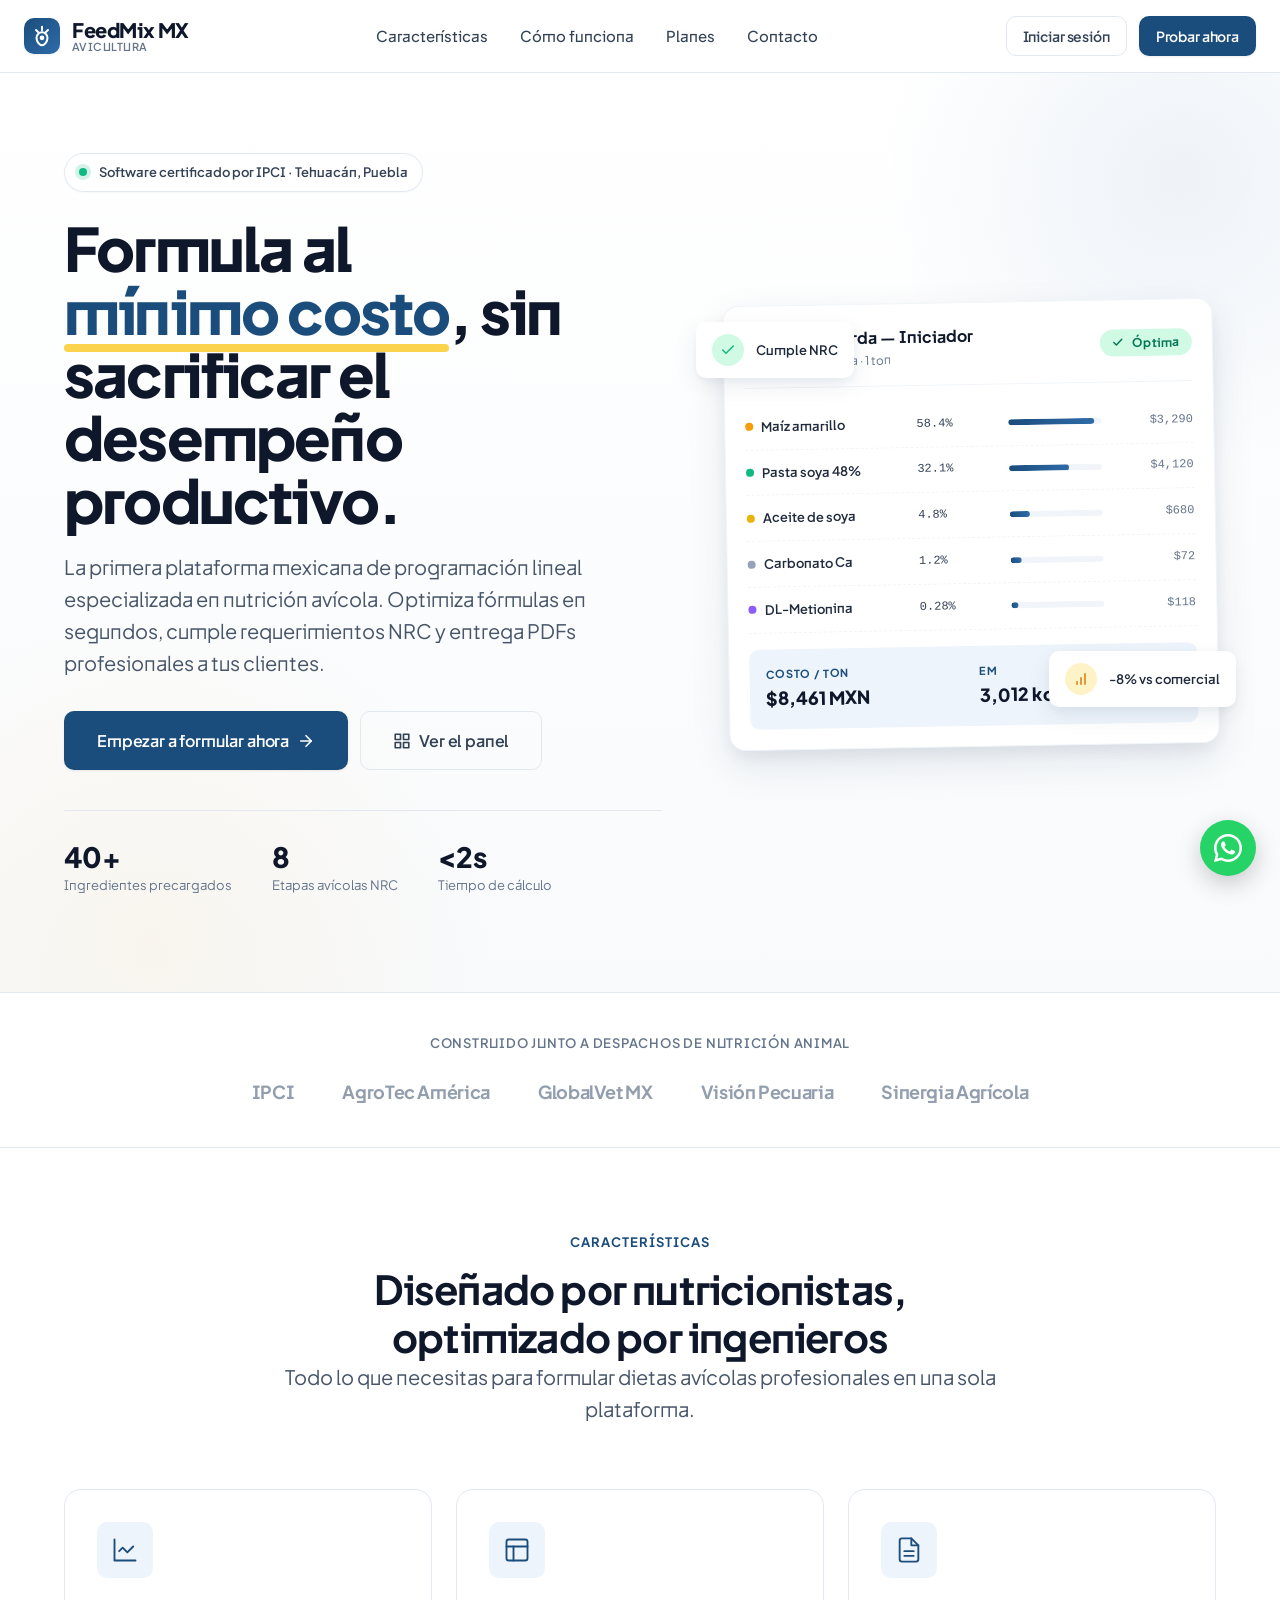
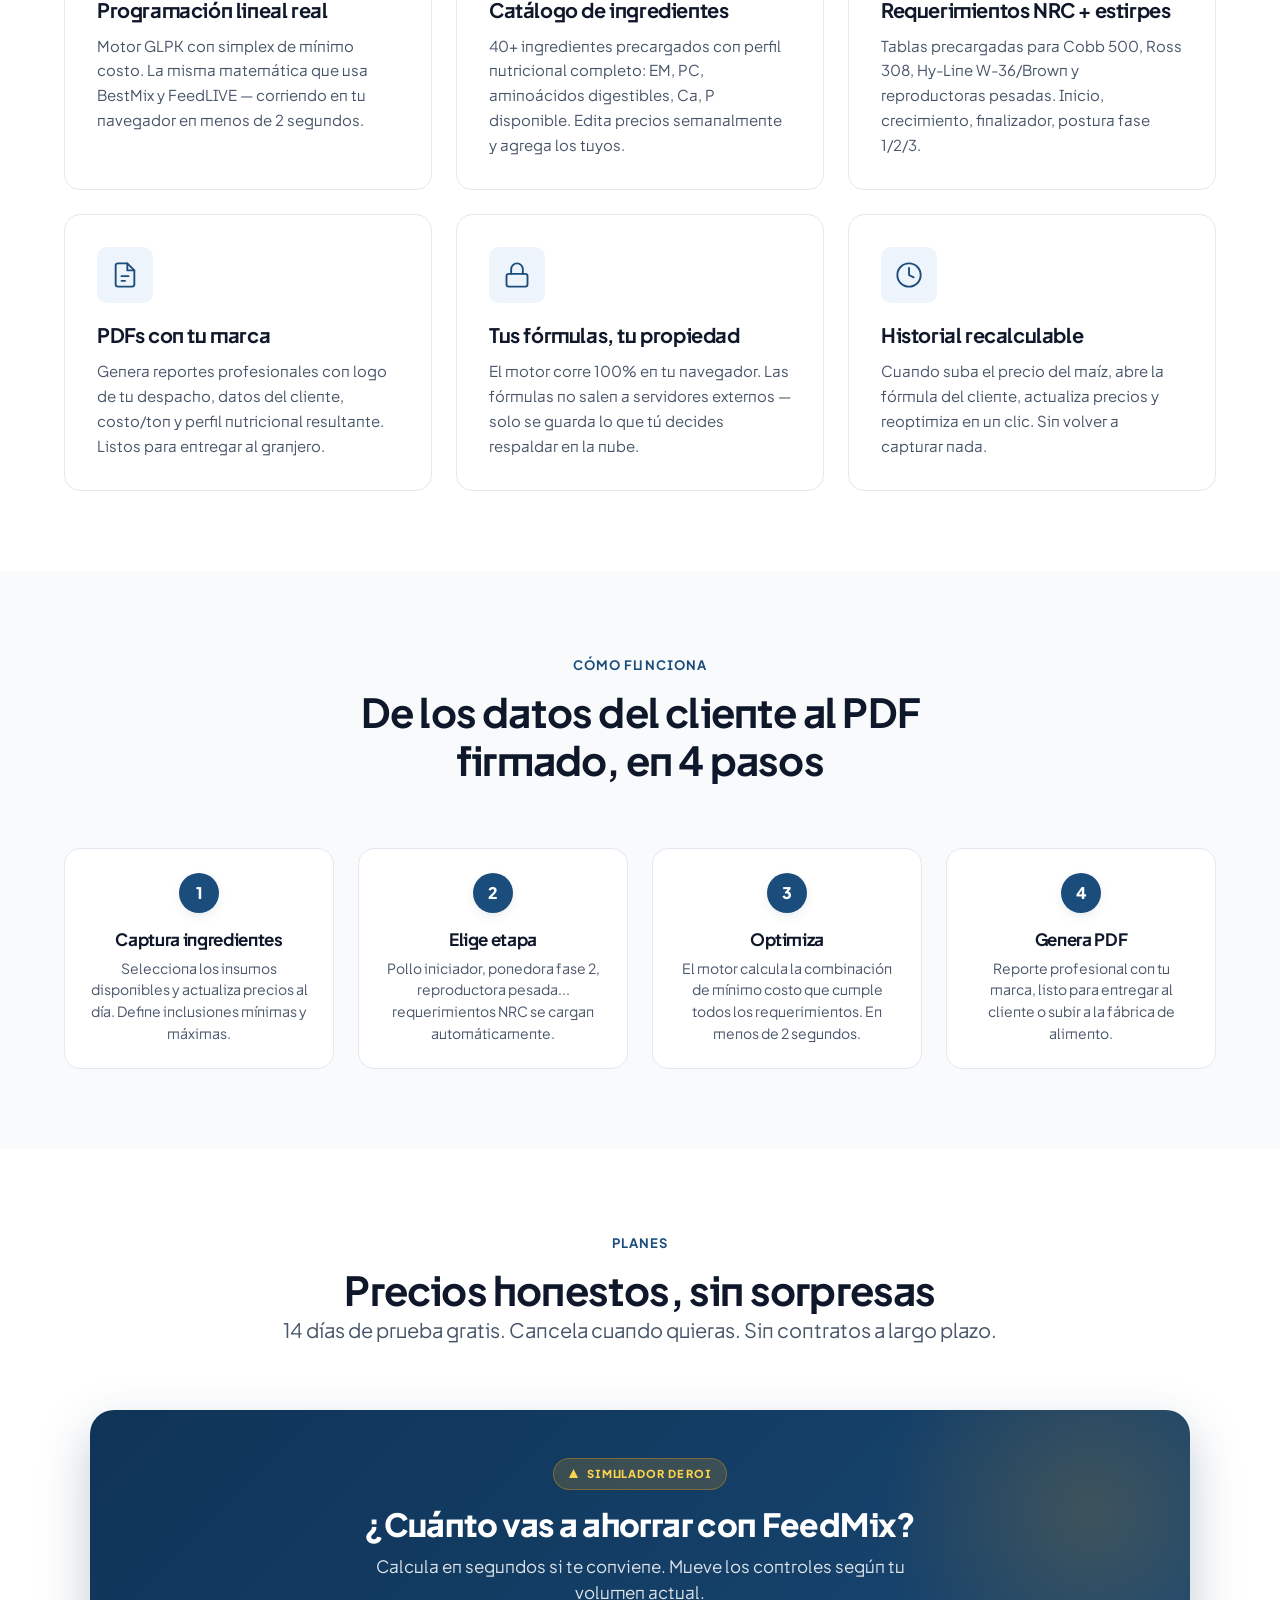
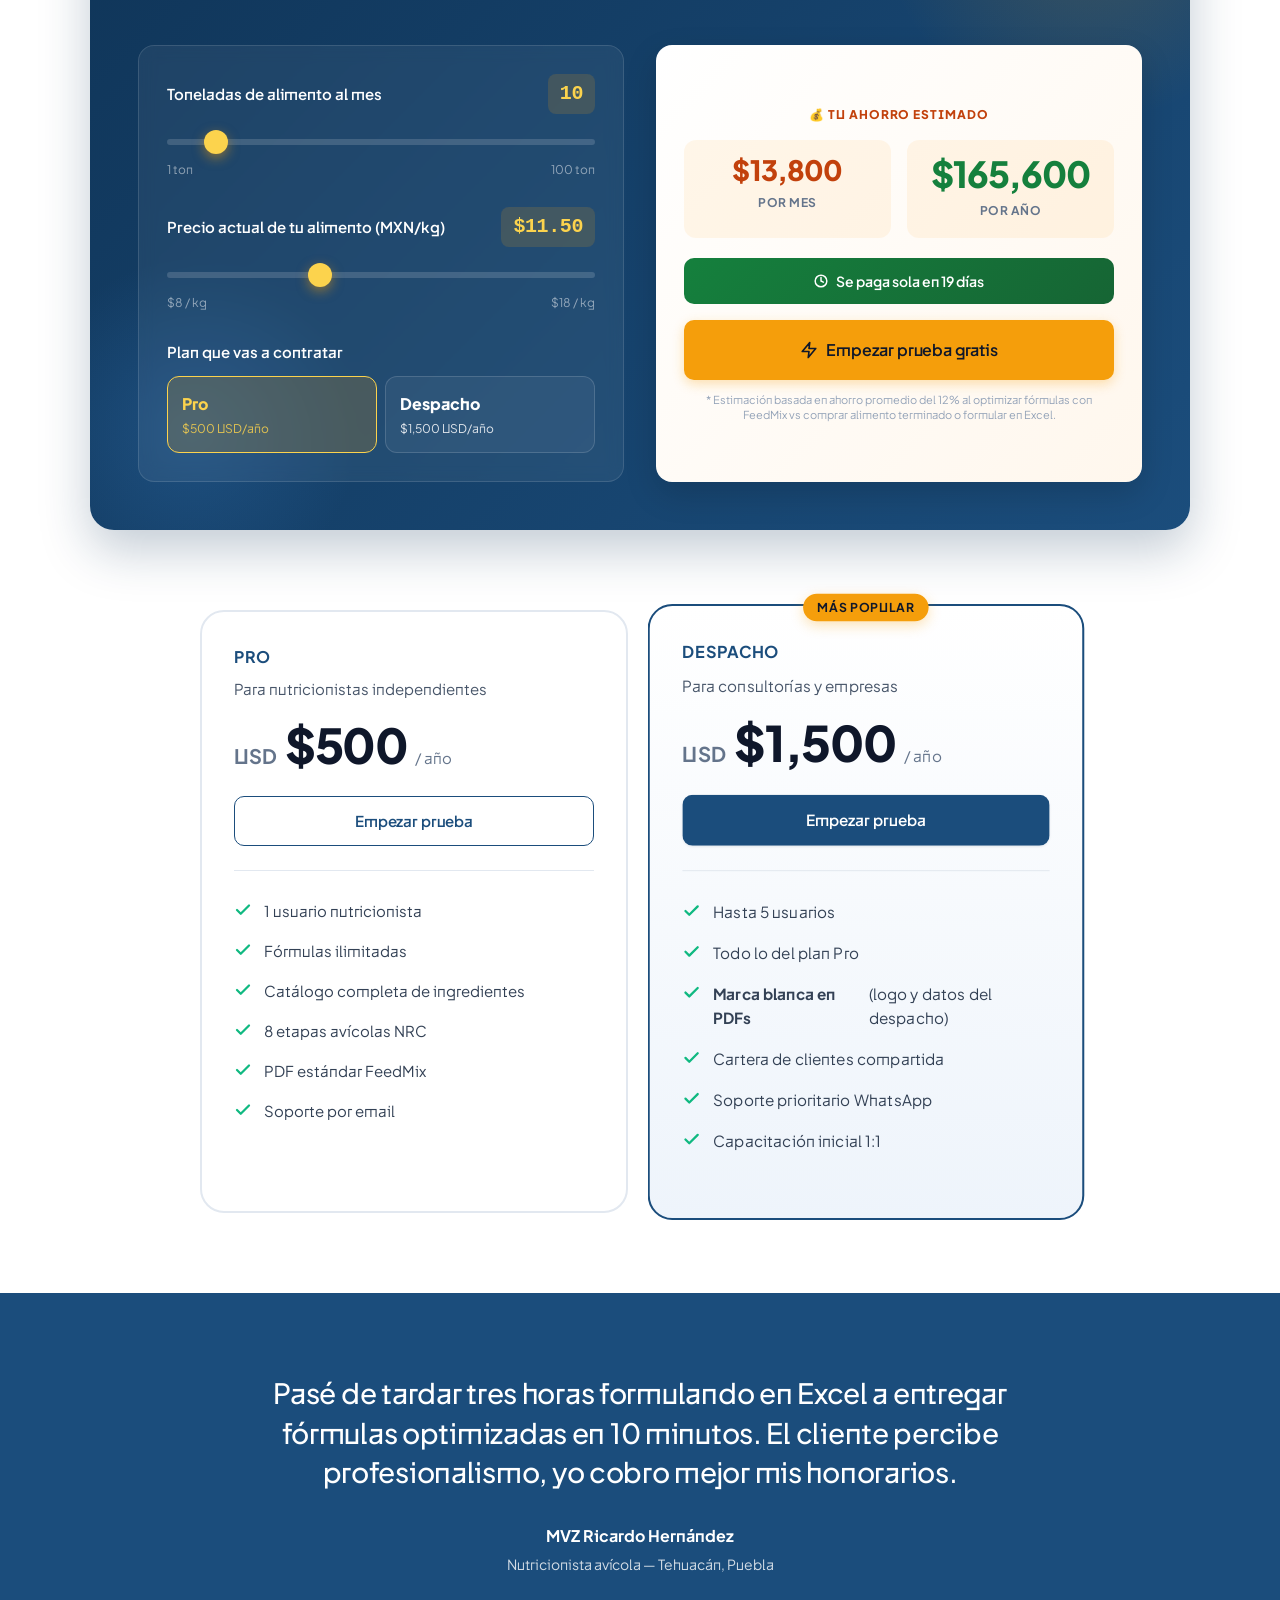
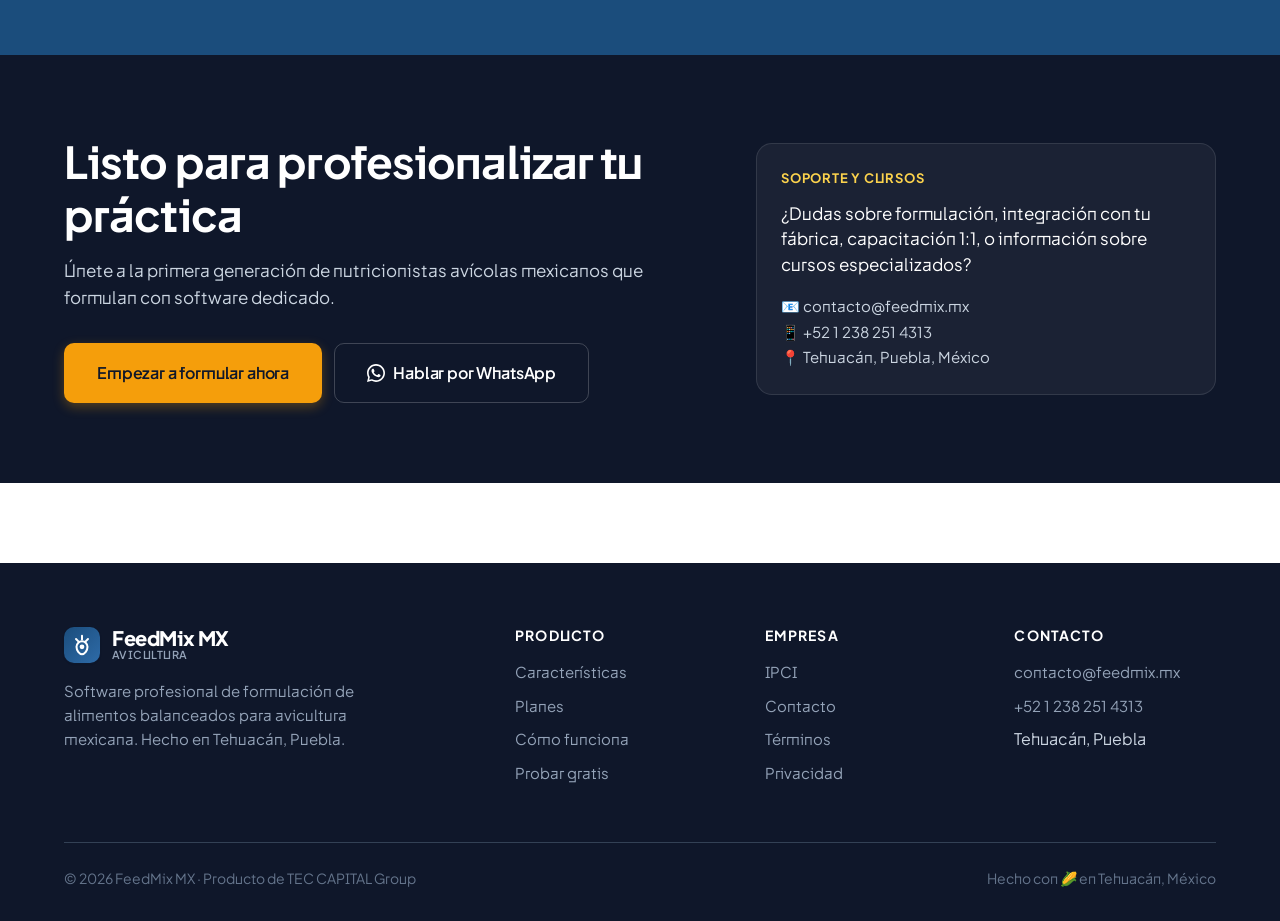
==== commit b1d70efd: "Add files via upload" ====
--- a/index.html
+++ b/index.html
@@ -446,6 +446,287 @@
     /* ====== PRICING ====== */
     .pricing { background: white; }
 
+    /* ============================================
+       SIMULADOR DE ROI
+       ============================================ */
+    .roi-simulator {
+      background: linear-gradient(135deg, #0F3457 0%, #1B4D7C 100%);
+      border-radius: 24px;
+      padding: 48px;
+      margin-bottom: 80px;
+      max-width: 1100px;
+      margin-left: auto;
+      margin-right: auto;
+      position: relative;
+      overflow: hidden;
+      box-shadow: 0 20px 50px rgba(15, 52, 87, 0.25);
+    }
+
+    .roi-simulator::before {
+      content: "";
+      position: absolute;
+      top: -150px; right: -150px;
+      width: 500px; height: 500px;
+      background: radial-gradient(circle, rgba(245,158,11,0.18) 0%, transparent 60%);
+      pointer-events: none;
+    }
+
+    .roi-simulator::after {
+      content: "";
+      position: absolute;
+      bottom: -100px; left: -100px;
+      width: 400px; height: 400px;
+      background: radial-gradient(circle, rgba(46,107,168,0.4) 0%, transparent 60%);
+      pointer-events: none;
+    }
+
+    .roi-simulator-header {
+      text-align: center;
+      margin-bottom: 40px;
+      position: relative;
+      z-index: 1;
+    }
+
+    .roi-eyebrow {
+      display: inline-flex;
+      align-items: center;
+      gap: 8px;
+      padding: 6px 14px;
+      background: rgba(245, 158, 11, 0.18);
+      border: 1px solid rgba(245, 158, 11, 0.35);
+      border-radius: 999px;
+      font-size: 0.6875rem;
+      font-weight: 800;
+      letter-spacing: 0.08em;
+      text-transform: uppercase;
+      color: #FCD34D;
+      margin-bottom: 16px;
+    }
+
+    .roi-simulator-header h3 {
+      color: white;
+      font-size: clamp(1.5rem, 2.5vw, 2.25rem);
+      font-weight: 800;
+      margin-bottom: 12px;
+      letter-spacing: -0.02em;
+      line-height: 1.15;
+    }
+
+    .roi-simulator-header p {
+      color: rgba(255,255,255,0.85);
+      font-size: 1.0625rem;
+      max-width: 600px;
+      margin: 0 auto;
+      line-height: 1.5;
+    }
+
+    .roi-grid {
+      display: grid;
+      grid-template-columns: 1fr 1fr;
+      gap: 32px;
+      position: relative;
+      z-index: 1;
+    }
+
+    @media (max-width: 768px) {
+      .roi-grid { grid-template-columns: 1fr; gap: 24px; }
+      .roi-simulator { padding: 24px; }
+    }
+
+    .roi-inputs {
+      background: rgba(255,255,255,0.06);
+      border: 1px solid rgba(255,255,255,0.12);
+      border-radius: 16px;
+      padding: 28px;
+      backdrop-filter: blur(8px);
+    }
+
+    .roi-input-group {
+      margin-bottom: 28px;
+    }
+    .roi-input-group:last-child { margin-bottom: 0; }
+
+    .roi-input-group label {
+      display: flex;
+      justify-content: space-between;
+      align-items: center;
+      color: white;
+      font-size: 0.9375rem;
+      font-weight: 600;
+      margin-bottom: 12px;
+    }
+
+    .roi-input-value {
+      font-family: 'JetBrains Mono', monospace;
+      font-size: 1.25rem;
+      font-weight: 800;
+      color: #FCD34D;
+      background: rgba(245, 158, 11, 0.15);
+      padding: 4px 12px;
+      border-radius: 8px;
+      letter-spacing: -0.02em;
+    }
+
+    .roi-input-group input[type="range"] {
+      width: 100%;
+      height: 6px;
+      -webkit-appearance: none;
+      appearance: none;
+      background: rgba(255,255,255,0.15);
+      border-radius: 3px;
+      outline: none;
+      cursor: pointer;
+    }
+
+    .roi-input-group input[type="range"]::-webkit-slider-thumb {
+      -webkit-appearance: none;
+      appearance: none;
+      width: 24px;
+      height: 24px;
+      background: #FCD34D;
+      border-radius: 50%;
+      cursor: pointer;
+      box-shadow: 0 4px 12px rgba(245,158,11,0.5);
+      transition: all 0.15s;
+    }
+
+    .roi-input-group input[type="range"]::-webkit-slider-thumb:hover {
+      transform: scale(1.15);
+      box-shadow: 0 6px 16px rgba(245,158,11,0.7);
+    }
+
+    .roi-input-group input[type="range"]::-moz-range-thumb {
+      width: 24px;
+      height: 24px;
+      background: #FCD34D;
+      border-radius: 50%;
+      cursor: pointer;
+      border: none;
+      box-shadow: 0 4px 12px rgba(245,158,11,0.5);
+    }
+
+    .roi-input-scale {
+      display: flex;
+      justify-content: space-between;
+      margin-top: 8px;
+      font-size: 0.75rem;
+      color: rgba(255,255,255,0.5);
+    }
+
+    .roi-plan-toggle {
+      display: grid;
+      grid-template-columns: 1fr 1fr;
+      gap: 8px;
+    }
+
+    .roi-plan-btn {
+      padding: 14px;
+      background: rgba(255,255,255,0.05);
+      border: 1.5px solid rgba(255,255,255,0.15);
+      border-radius: 12px;
+      color: white;
+      cursor: pointer;
+      transition: all 0.15s;
+      display: flex;
+      flex-direction: column;
+      gap: 2px;
+    }
+
+    .roi-plan-btn:hover {
+      background: rgba(255,255,255,0.1);
+      border-color: rgba(255,255,255,0.3);
+    }
+
+    .roi-plan-btn.active {
+      background: rgba(245, 158, 11, 0.18);
+      border-color: #FCD34D;
+      color: #FCD34D;
+    }
+
+    .roi-plan-btn strong { font-size: 1rem; font-weight: 800; }
+    .roi-plan-btn small { font-size: 0.75rem; opacity: 0.85; }
+
+    .roi-result {
+      background: linear-gradient(135deg, white 0%, #FFF7ED 100%);
+      border-radius: 16px;
+      padding: 28px;
+      box-shadow: 0 12px 32px rgba(0,0,0,0.15);
+      display: flex;
+      flex-direction: column;
+      justify-content: center;
+    }
+
+    .roi-result-eyebrow {
+      font-size: 0.75rem;
+      font-weight: 800;
+      letter-spacing: 0.08em;
+      text-transform: uppercase;
+      color: #C2410C;
+      margin-bottom: 16px;
+      text-align: center;
+    }
+
+    .roi-result-stats {
+      display: grid;
+      grid-template-columns: 1fr 1fr;
+      gap: 16px;
+      margin-bottom: 20px;
+    }
+
+    .roi-stat {
+      text-align: center;
+      padding: 16px 8px;
+      background: rgba(245, 158, 11, 0.08);
+      border-radius: 12px;
+    }
+
+    .roi-stat-num {
+      display: block;
+      font-family: 'Plus Jakarta Sans', sans-serif;
+      font-size: 1.75rem;
+      font-weight: 800;
+      color: #C2410C;
+      letter-spacing: -0.03em;
+      line-height: 1;
+      margin-bottom: 4px;
+    }
+
+    .roi-stat-num.roi-stat-anual {
+      font-size: 2.25rem;
+      color: #15803D;
+    }
+
+    .roi-stat-label {
+      font-size: 0.75rem;
+      color: #64748B;
+      font-weight: 700;
+      letter-spacing: 0.04em;
+      text-transform: uppercase;
+    }
+
+    .roi-payback {
+      display: flex;
+      align-items: center;
+      gap: 8px;
+      padding: 12px 16px;
+      background: linear-gradient(135deg, #15803D 0%, #166534 100%);
+      color: white;
+      border-radius: 10px;
+      font-size: 0.875rem;
+      font-weight: 600;
+      justify-content: center;
+    }
+
+    .roi-disclaimer {
+      display: block;
+      margin-top: 12px;
+      font-size: 0.6875rem;
+      color: #94A3B8;
+      text-align: center;
+      line-height: 1.4;
+    }
+
+    /* Pricing original */
     .pricing-grid {
       display: grid;
       grid-template-columns: 1fr 1fr;
@@ -941,6 +1222,87 @@
         <span class="eyebrow">Planes</span>
         <h2>Precios honestos, sin sorpresas</h2>
         <p class="lead">14 días de prueba gratis. Cancela cuando quieras. Sin contratos a largo plazo.</p>
+      </div>
+
+      <!-- ============ SIMULADOR ROI ============ -->
+      <div class="roi-simulator">
+        <div class="roi-simulator-header">
+          <span class="roi-eyebrow">
+            <svg width="11" height="11" viewBox="0 0 24 24" fill="currentColor"><path d="M12 2L2 22h20L12 2z"/></svg>
+            Simulador de ROI
+          </span>
+          <h3>¿Cuánto vas a ahorrar con FeedMix?</h3>
+          <p>Calcula en segundos si te conviene. Mueve los controles según tu volumen actual.</p>
+        </div>
+
+        <div class="roi-grid">
+          <div class="roi-inputs">
+            <div class="roi-input-group">
+              <label>
+                Toneladas de alimento al mes
+                <span class="roi-input-value" id="roiTonsValue">10</span>
+              </label>
+              <input type="range" id="roiTons" min="1" max="100" step="1" value="10">
+              <div class="roi-input-scale">
+                <span>1 ton</span>
+                <span>100 ton</span>
+              </div>
+            </div>
+
+            <div class="roi-input-group">
+              <label>
+                Precio actual de tu alimento (MXN/kg)
+                <span class="roi-input-value">$<span id="roiPrecioValue">11.50</span></span>
+              </label>
+              <input type="range" id="roiPrecio" min="8" max="18" step="0.10" value="11.50">
+              <div class="roi-input-scale">
+                <span>$8 / kg</span>
+                <span>$18 / kg</span>
+              </div>
+            </div>
+
+            <div class="roi-input-group">
+              <label>
+                Plan que vas a contratar
+              </label>
+              <div class="roi-plan-toggle">
+                <button type="button" class="roi-plan-btn active" data-plan="pro">
+                  <strong>Pro</strong>
+                  <small>$500 USD/año</small>
+                </button>
+                <button type="button" class="roi-plan-btn" data-plan="despacho">
+                  <strong>Despacho</strong>
+                  <small>$1,500 USD/año</small>
+                </button>
+              </div>
+            </div>
+          </div>
+
+          <div class="roi-result">
+            <div class="roi-result-eyebrow">💰 Tu ahorro estimado</div>
+            <div class="roi-result-stats">
+              <div class="roi-stat">
+                <span class="roi-stat-num" id="roiAhorroMes">$0</span>
+                <span class="roi-stat-label">por mes</span>
+              </div>
+              <div class="roi-stat">
+                <span class="roi-stat-num roi-stat-anual" id="roiAhorroAnual">$0</span>
+                <span class="roi-stat-label">por año</span>
+              </div>
+            </div>
+            <div class="roi-payback">
+              <svg width="14" height="14" viewBox="0 0 24 24" fill="none" stroke="currentColor" stroke-width="2.5" stroke-linecap="round" stroke-linejoin="round"><circle cx="12" cy="12" r="10"/><polyline points="12 6 12 12 16 14"/></svg>
+              <span id="roiPayback">FeedMix se paga sola en —</span>
+            </div>
+            <a href="registro.html?plan=pro" class="btn btn-accent btn-block btn-lg" style="margin-top:1rem;">
+              <svg width="18" height="18" viewBox="0 0 24 24" fill="none" stroke="currentColor" stroke-width="2.2" stroke-linecap="round" stroke-linejoin="round"><polygon points="13 2 3 14 12 14 11 22 21 10 12 10 13 2"/></svg>
+              Empezar prueba gratis
+            </a>
+            <small class="roi-disclaimer">
+              * Estimación basada en ahorro promedio del 12% al optimizar fórmulas con FeedMix vs comprar alimento terminado o formular en Excel.
+            </small>
+          </div>
+        </div>
       </div>
 
       <div class="pricing-grid">
@@ -1105,5 +1467,76 @@
     </svg>
   </a>
 
+  <!-- Simulador de ROI -->
+  <script>
+    (function() {
+      const roiTons = document.getElementById("roiTons");
+      const roiPrecio = document.getElementById("roiPrecio");
+      const roiTonsValue = document.getElementById("roiTonsValue");
+      const roiPrecioValue = document.getElementById("roiPrecioValue");
+      const roiAhorroMes = document.getElementById("roiAhorroMes");
+      const roiAhorroAnual = document.getElementById("roiAhorroAnual");
+      const roiPayback = document.getElementById("roiPayback");
+      const planBtns = document.querySelectorAll(".roi-plan-btn");
+
+      let planActivo = "pro";
+
+      const fmt = n => "$" + new Intl.NumberFormat("es-MX", { maximumFractionDigits: 0 }).format(n);
+
+      function calcularROI() {
+        const tonsMes = parseFloat(roiTons.value);
+        const precio = parseFloat(roiPrecio.value);
+
+        // Promedio de ahorro estimado: 12% del costo
+        const ahorroPctIngredientes = 0.12;
+        const costoComprado = precio * 1000 * tonsMes; // por mes
+        const ahorroMes = costoComprado * ahorroPctIngredientes;
+        const ahorroAnualMXN = ahorroMes * 12;
+
+        // Costo del plan en MXN (1 USD ≈ 17 MXN)
+        const tipoCambio = 17;
+        const costoPlanUSD = planActivo === "pro" ? 500 : 1500;
+        const costoPlanMXN = costoPlanUSD * tipoCambio;
+
+        // Días para recuperar inversión
+        const ahorroDiario = ahorroMes / 30;
+        let diasPayback = costoPlanMXN / ahorroDiario;
+        let mensajePayback;
+
+        if (diasPayback < 1) {
+          mensajePayback = "Se paga sola en menos de un día";
+        } else if (diasPayback < 30) {
+          mensajePayback = `Se paga sola en ${Math.ceil(diasPayback)} días`;
+        } else if (diasPayback < 365) {
+          mensajePayback = `Se paga sola en ${Math.ceil(diasPayback / 30)} meses`;
+        } else if (diasPayback < 730) {
+          mensajePayback = "Se paga sola en menos de 2 años";
+        } else {
+          mensajePayback = "Considera aumentar tu volumen para mejor ROI";
+        }
+
+        roiTonsValue.textContent = tonsMes;
+        roiPrecioValue.textContent = precio.toFixed(2);
+        roiAhorroMes.textContent = fmt(ahorroMes);
+        roiAhorroAnual.textContent = fmt(ahorroAnualMXN);
+        roiPayback.textContent = mensajePayback;
+      }
+
+      roiTons.addEventListener("input", calcularROI);
+      roiPrecio.addEventListener("input", calcularROI);
+
+      planBtns.forEach(btn => {
+        btn.addEventListener("click", () => {
+          planBtns.forEach(b => b.classList.remove("active"));
+          btn.classList.add("active");
+          planActivo = btn.dataset.plan;
+          calcularROI();
+        });
+      });
+
+      calcularROI();
+    })();
+  </script>
+
 </body>
 </html>
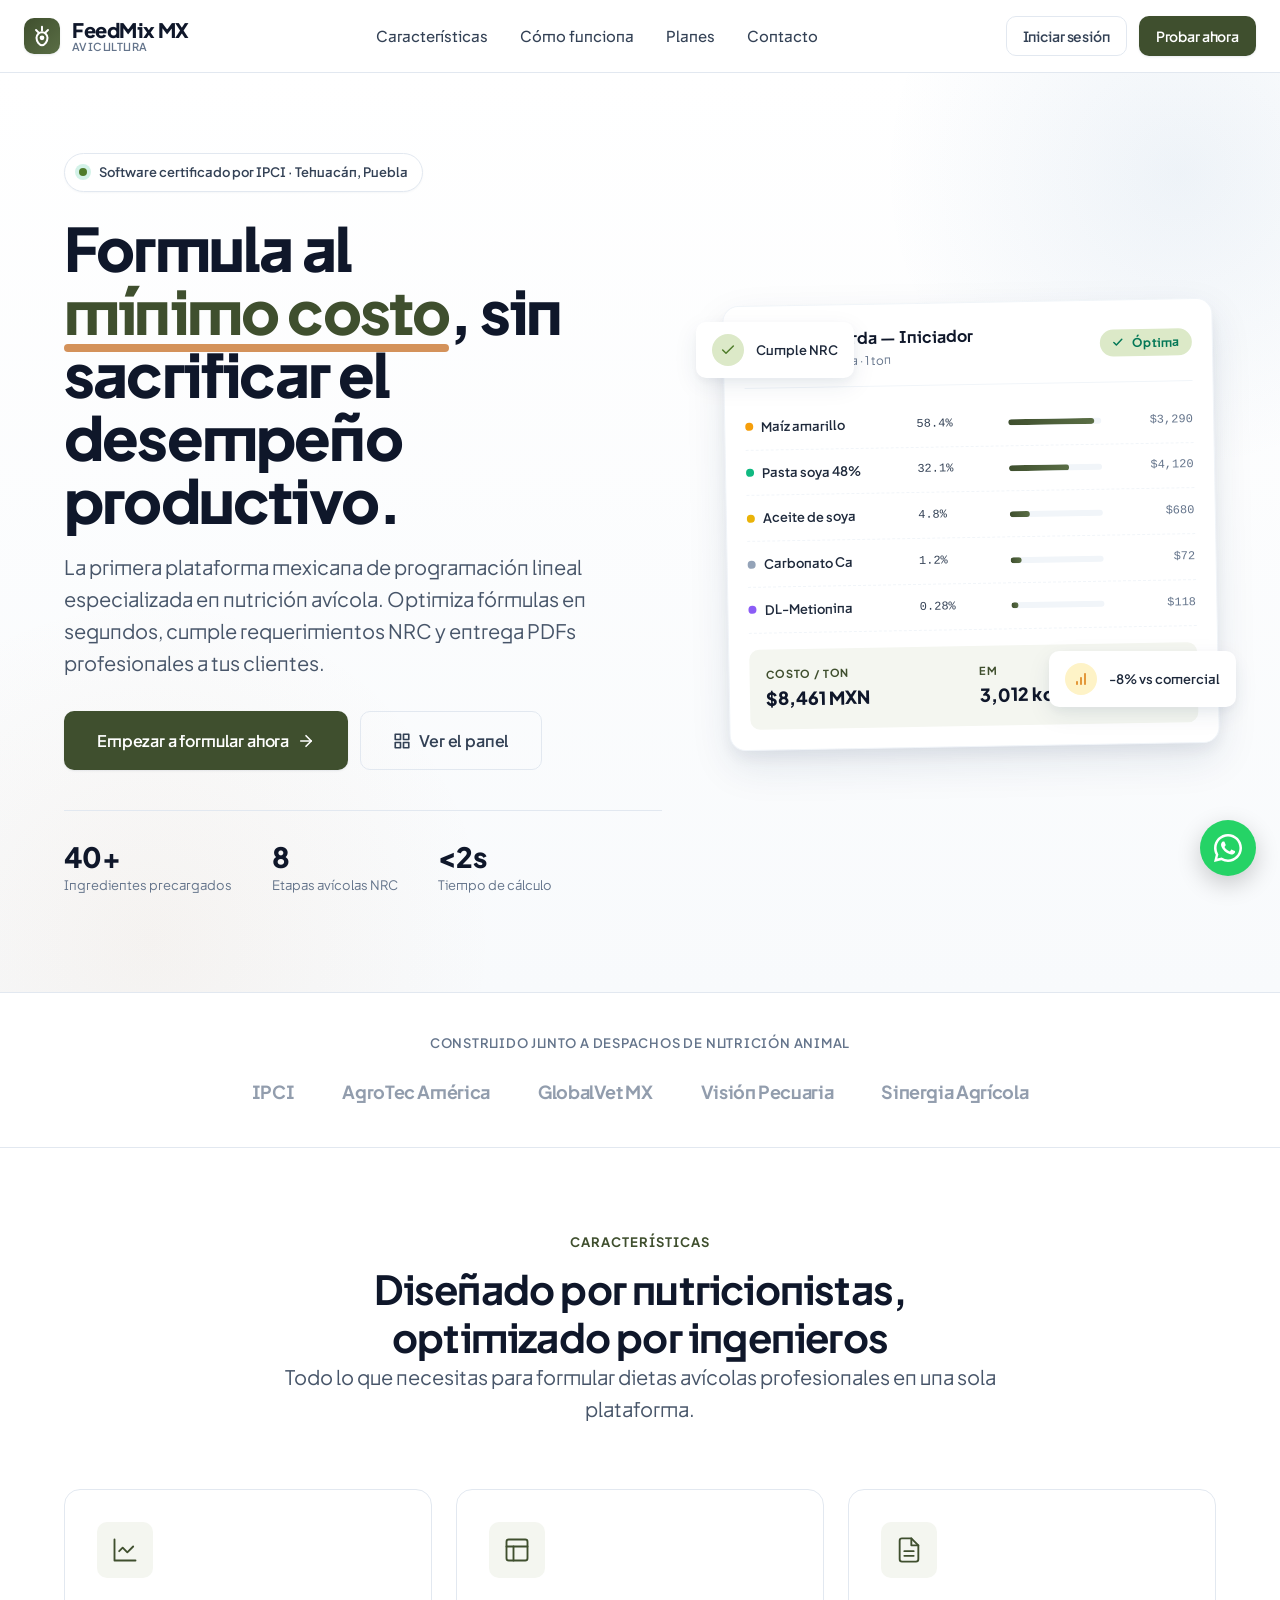
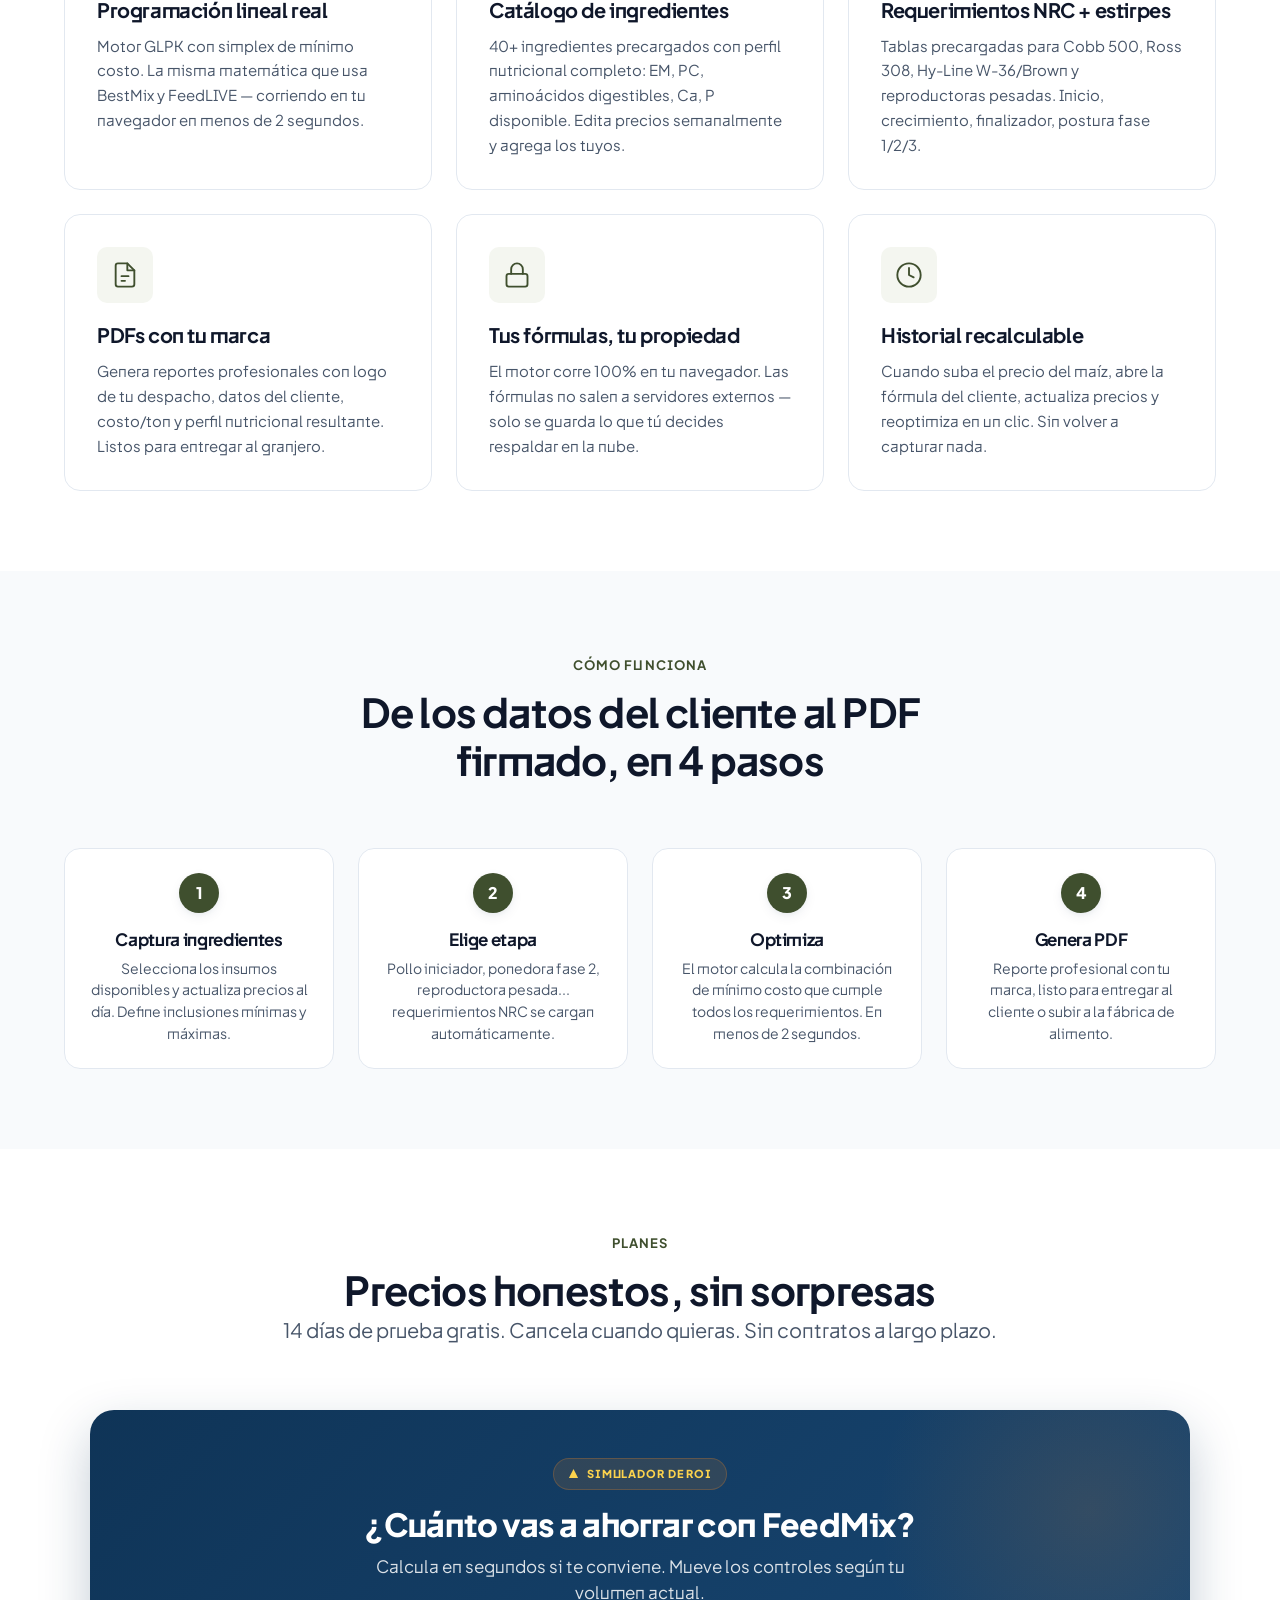
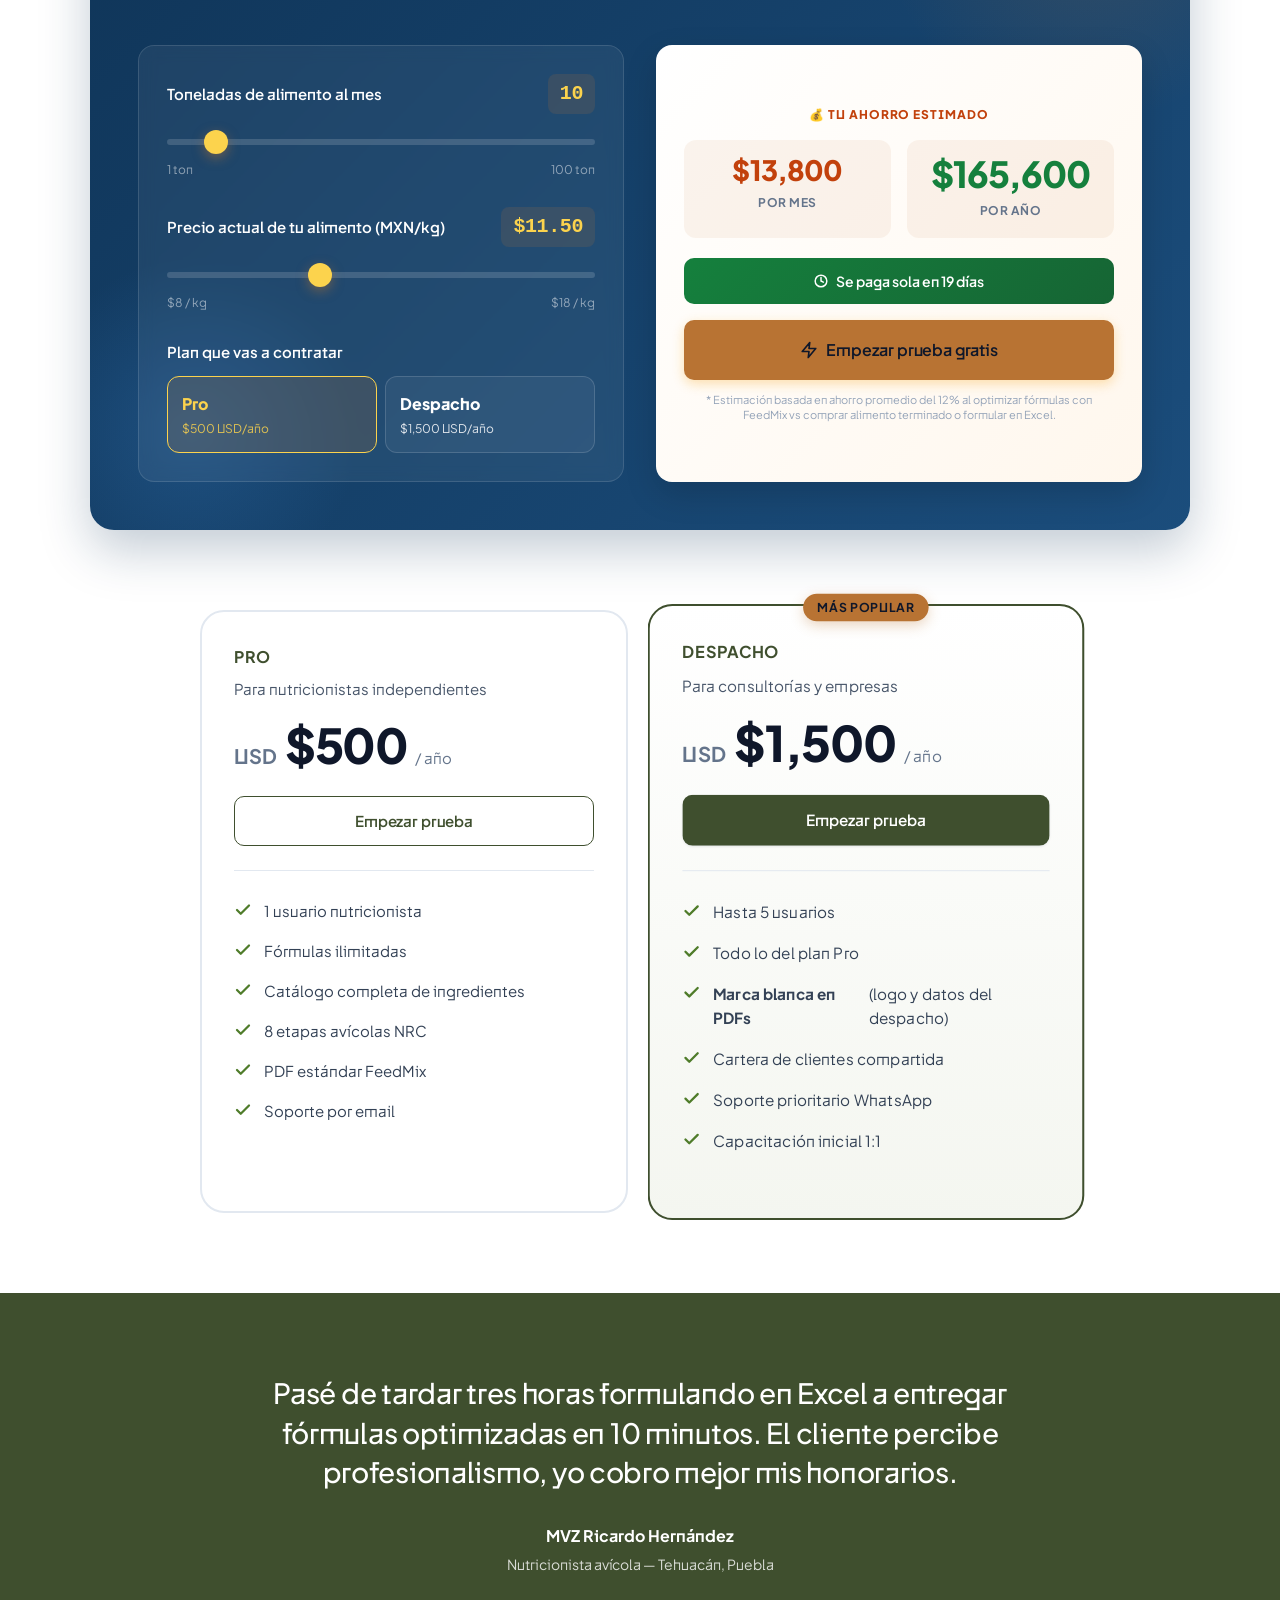
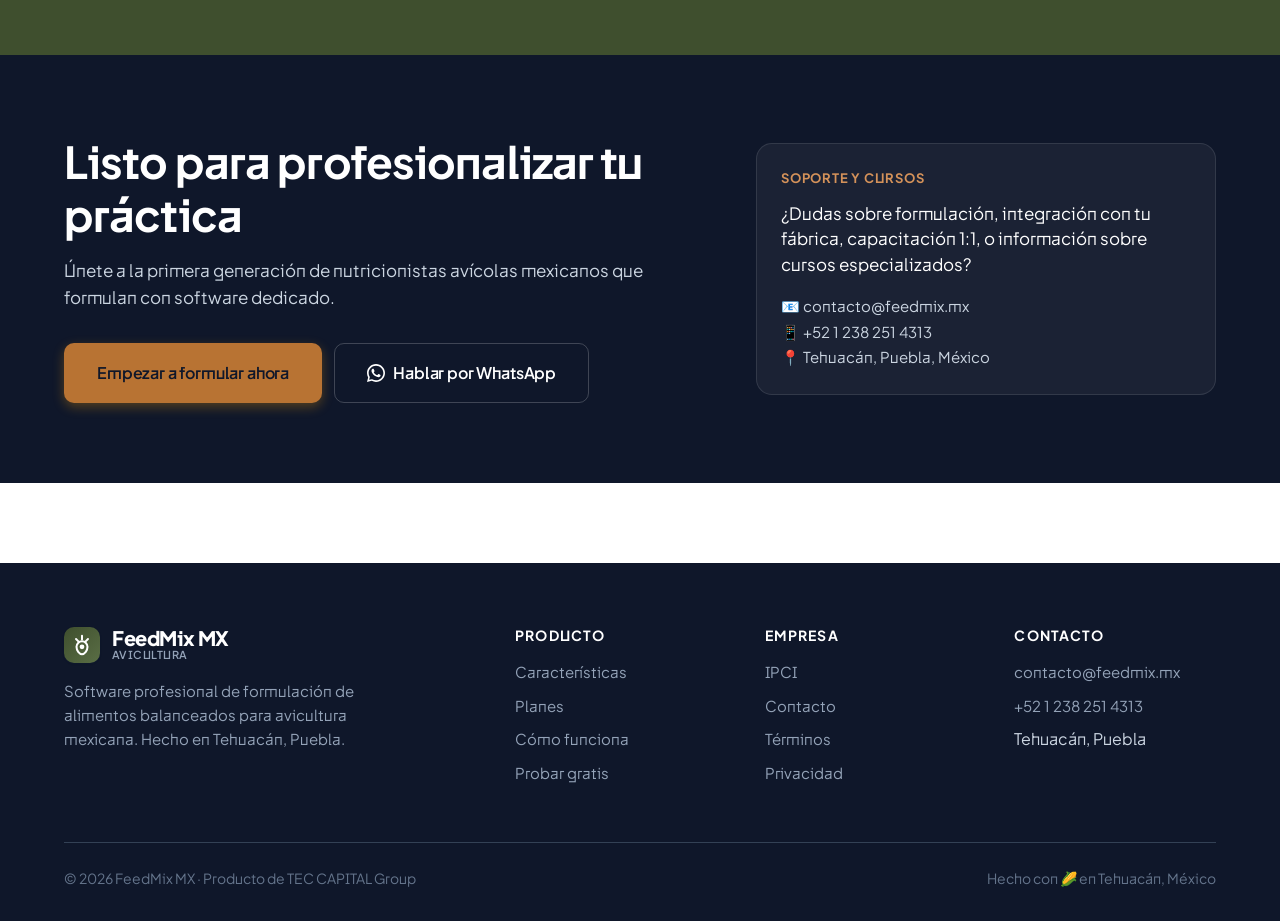
==== commit 19ce2709: "Add files via upload" ====
--- a/index.html
+++ b/index.html
@@ -38,7 +38,7 @@
       position: absolute;
       bottom: -300px; left: -200px;
       width: 700px; height: 700px;
-      background: radial-gradient(circle, rgba(245,158,11,0.06) 0%, transparent 70%);
+      background: radial-gradient(circle, rgba(184,115,51,0.06) 0%, transparent 70%);
       border-radius: 50%;
       pointer-events: none;
     }
@@ -467,7 +467,7 @@
       position: absolute;
       top: -150px; right: -150px;
       width: 500px; height: 500px;
-      background: radial-gradient(circle, rgba(245,158,11,0.18) 0%, transparent 60%);
+      background: radial-gradient(circle, rgba(184,115,51,0.18) 0%, transparent 60%);
       pointer-events: none;
     }
 
@@ -492,8 +492,8 @@
       align-items: center;
       gap: 8px;
       padding: 6px 14px;
-      background: rgba(245, 158, 11, 0.18);
-      border: 1px solid rgba(245, 158, 11, 0.35);
+      background: rgba(184, 115, 51, 0.18);
+      border: 1px solid rgba(184, 115, 51, 0.35);
       border-radius: 999px;
       font-size: 0.6875rem;
       font-weight: 800;
@@ -561,7 +561,7 @@
       font-size: 1.25rem;
       font-weight: 800;
       color: #FCD34D;
-      background: rgba(245, 158, 11, 0.15);
+      background: rgba(184, 115, 51, 0.15);
       padding: 4px 12px;
       border-radius: 8px;
       letter-spacing: -0.02em;
@@ -586,13 +586,13 @@
       background: #FCD34D;
       border-radius: 50%;
       cursor: pointer;
-      box-shadow: 0 4px 12px rgba(245,158,11,0.5);
+      box-shadow: 0 4px 12px rgba(184,115,51,0.5);
       transition: all 0.15s;
     }
 
     .roi-input-group input[type="range"]::-webkit-slider-thumb:hover {
       transform: scale(1.15);
-      box-shadow: 0 6px 16px rgba(245,158,11,0.7);
+      box-shadow: 0 6px 16px rgba(184,115,51,0.7);
     }
 
     .roi-input-group input[type="range"]::-moz-range-thumb {
@@ -602,7 +602,7 @@
       border-radius: 50%;
       cursor: pointer;
       border: none;
-      box-shadow: 0 4px 12px rgba(245,158,11,0.5);
+      box-shadow: 0 4px 12px rgba(184,115,51,0.5);
     }
 
     .roi-input-scale {
@@ -638,7 +638,7 @@
     }
 
     .roi-plan-btn.active {
-      background: rgba(245, 158, 11, 0.18);
+      background: rgba(184, 115, 51, 0.18);
       border-color: #FCD34D;
       color: #FCD34D;
     }
@@ -676,7 +676,7 @@
     .roi-stat {
       text-align: center;
       padding: 16px 8px;
-      background: rgba(245, 158, 11, 0.08);
+      background: rgba(184, 115, 51, 0.08);
       border-radius: 12px;
     }
 
@@ -773,7 +773,7 @@
       font-weight: 700;
       letter-spacing: 0.04em;
       text-transform: uppercase;
-      box-shadow: 0 4px 12px rgba(245,158,11,0.3);
+      box-shadow: 0 4px 12px rgba(184,115,51,0.3);
     }
 
     .price-name {
--- a/assets/shared.css
+++ b/assets/shared.css
@@ -5,24 +5,26 @@
 
 :root {
   /* Paleta primaria: azul profesional profundo (confianza médica/técnica) */
-  --primary: #1B4D7C;
-  --primary-dark: #0F3457;
-  --primary-light: #2E6BA8;
-  --primary-50: #EEF4FB;
-  --primary-100: #D5E3F2;
-
-  /* Acento: ámbar premium (CTAs, highlights, planes) */
-  --accent: #F59E0B;
-  --accent-dark: #D97706;
-  --accent-light: #FCD34D;
+  /* PALETA AGRO-TECH PREMIUM
+     Inspirada en Climate FieldView — verde olivo profundo + cobre */
+  --primary: #3F4F2E;        /* Verde olivo oscuro */
+  --primary-dark: #2A3520;   /* Verde bosque profundo */
+  --primary-light: #5A6E45;  /* Verde olivo medio */
+  --primary-50: #F4F6F0;     /* Verde olivo crema */
+  --primary-100: #E5EAD8;    /* Verde olivo claro */
+
+  --accent: #B87333;          /* Cobre */
+  --accent-dark: #8B5024;    /* Cobre oscuro */
+  --accent-light: #D4925A;   /* Cobre claro */
+
+  --success: #4F7C2A;         /* Verde tierra (más cálido que esmeralda) */
+  --success-light: #DCE9C8;
 
   /* Estados */
-  --success: #10B981;
-  --success-light: #D1FAE5;
   --danger: #EF4444;
   --danger-light: #FEE2E2;
-  --warning: #F59E0B;
-  --info: #0EA5E9;
+  --warning: #B87333;
+  --info: #5A6E45;
 
   /* Neutros */
   --neutral-0: #FFFFFF;
@@ -635,11 +637,25 @@
 .app-sidebar {
   background: white;
   border-right: 1px solid var(--neutral-200);
-  padding: var(--space-6);
+  padding: var(--space-5) var(--space-4);
   position: sticky;
   top: 0;
   height: 100vh;
   overflow-y: auto;
+  display: flex;
+  flex-direction: column;
+}
+
+/* Custom scrollbar más sutil */
+.app-sidebar::-webkit-scrollbar {
+  width: 4px;
+}
+.app-sidebar::-webkit-scrollbar-thumb {
+  background: var(--neutral-200);
+  border-radius: 4px;
+}
+.app-sidebar::-webkit-scrollbar-thumb:hover {
+  background: var(--neutral-300);
 }
 
 .app-main {
@@ -665,18 +681,19 @@
   margin: 0 auto;
 }
 
-.sidebar-nav { list-style: none; margin-top: var(--space-8); }
-.sidebar-nav li { margin-bottom: var(--space-1); }
+.sidebar-nav { list-style: none; margin-top: var(--space-4); }
+.sidebar-nav li { margin-bottom: 2px; }
 .sidebar-nav a {
   display: flex;
   align-items: center;
   gap: var(--space-3);
-  padding: 0.625rem 0.875rem;
+  padding: 0.5rem 0.75rem;
   border-radius: var(--radius);
   color: var(--neutral-600);
   font-weight: 500;
-  font-size: 0.9375rem;
+  font-size: 0.875rem;
   transition: all var(--transition);
+  white-space: nowrap;
 }
 
 .sidebar-nav a:hover {
@@ -691,8 +708,8 @@
 }
 
 .sidebar-nav a svg {
-  width: 20px;
-  height: 20px;
+  width: 18px;
+  height: 18px;
   flex-shrink: 0;
   stroke-width: 1.8;
 }
@@ -703,7 +720,7 @@
   letter-spacing: 0.08em;
   text-transform: uppercase;
   color: var(--neutral-400);
-  margin: var(--space-6) 0 var(--space-3) 0.875rem;
+  margin: var(--space-4) 0 var(--space-2) 0.75rem;
 }
 
 @media (max-width: 900px) {
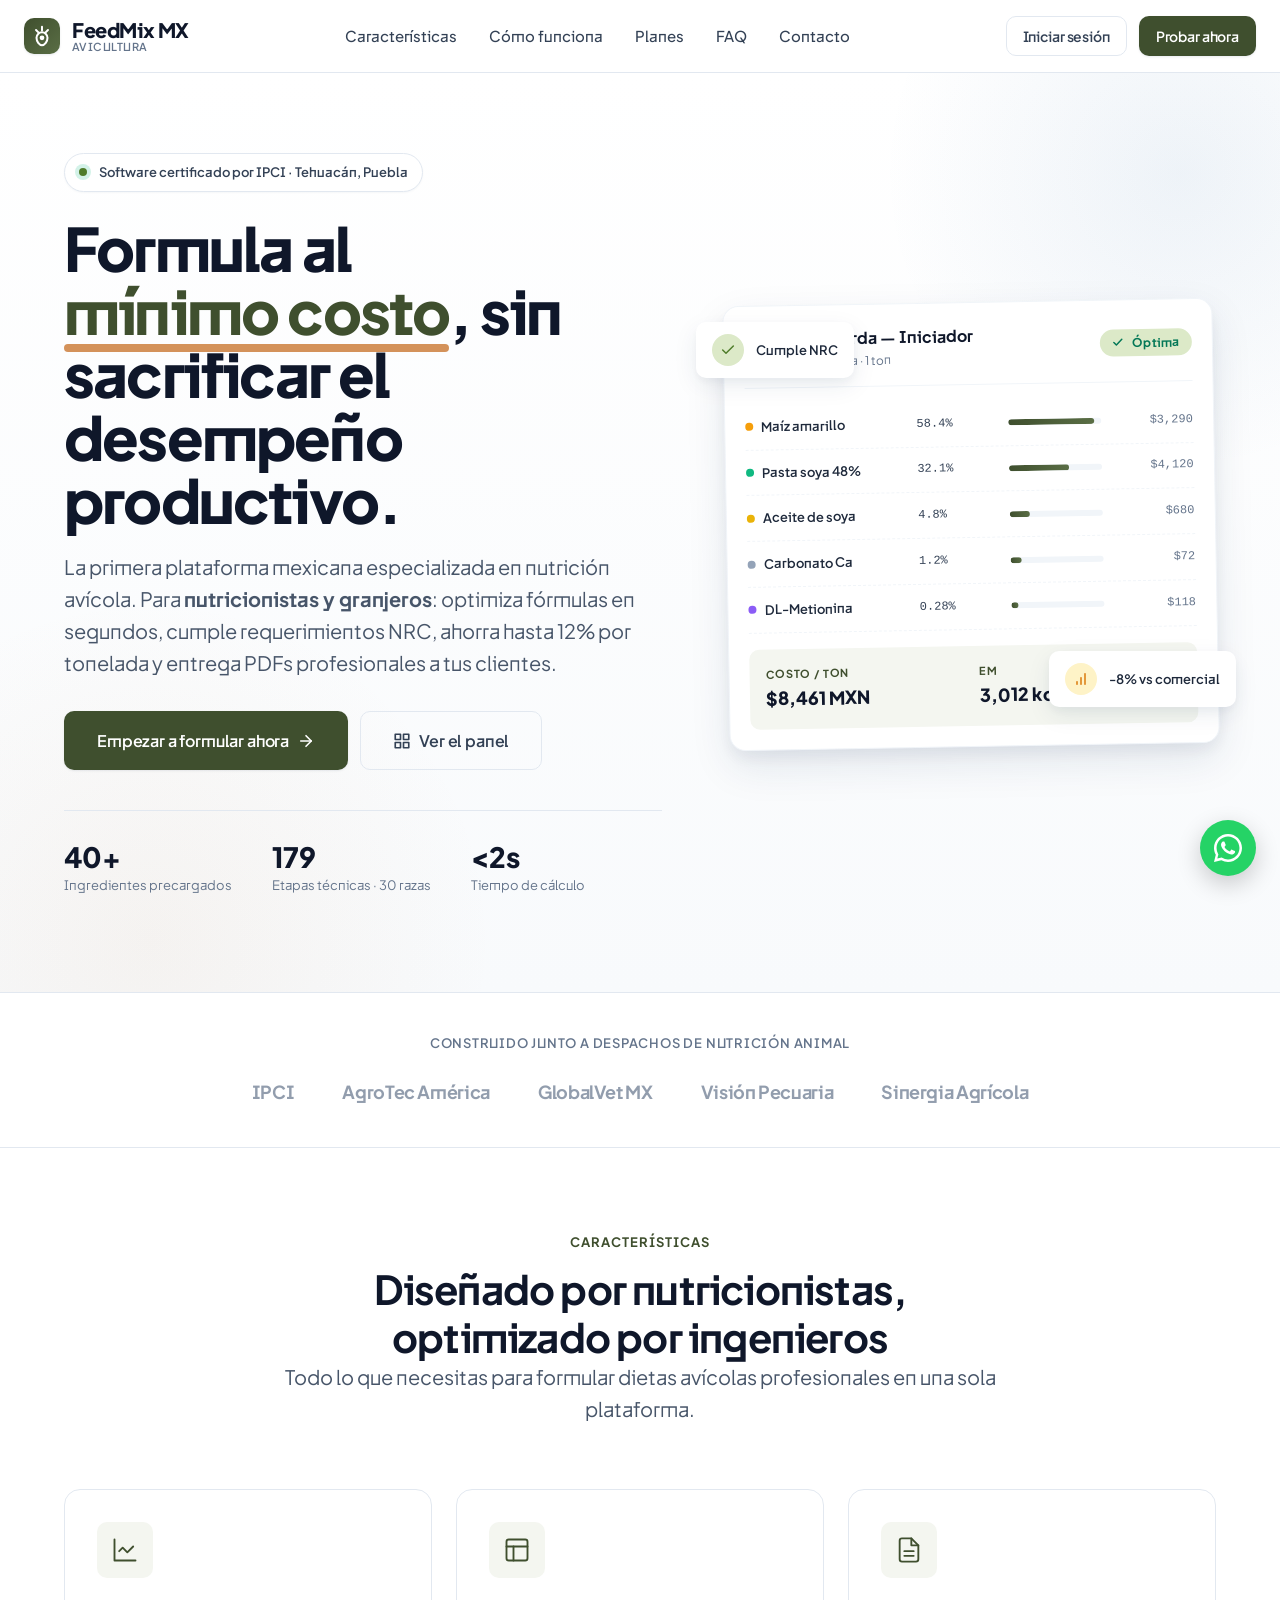
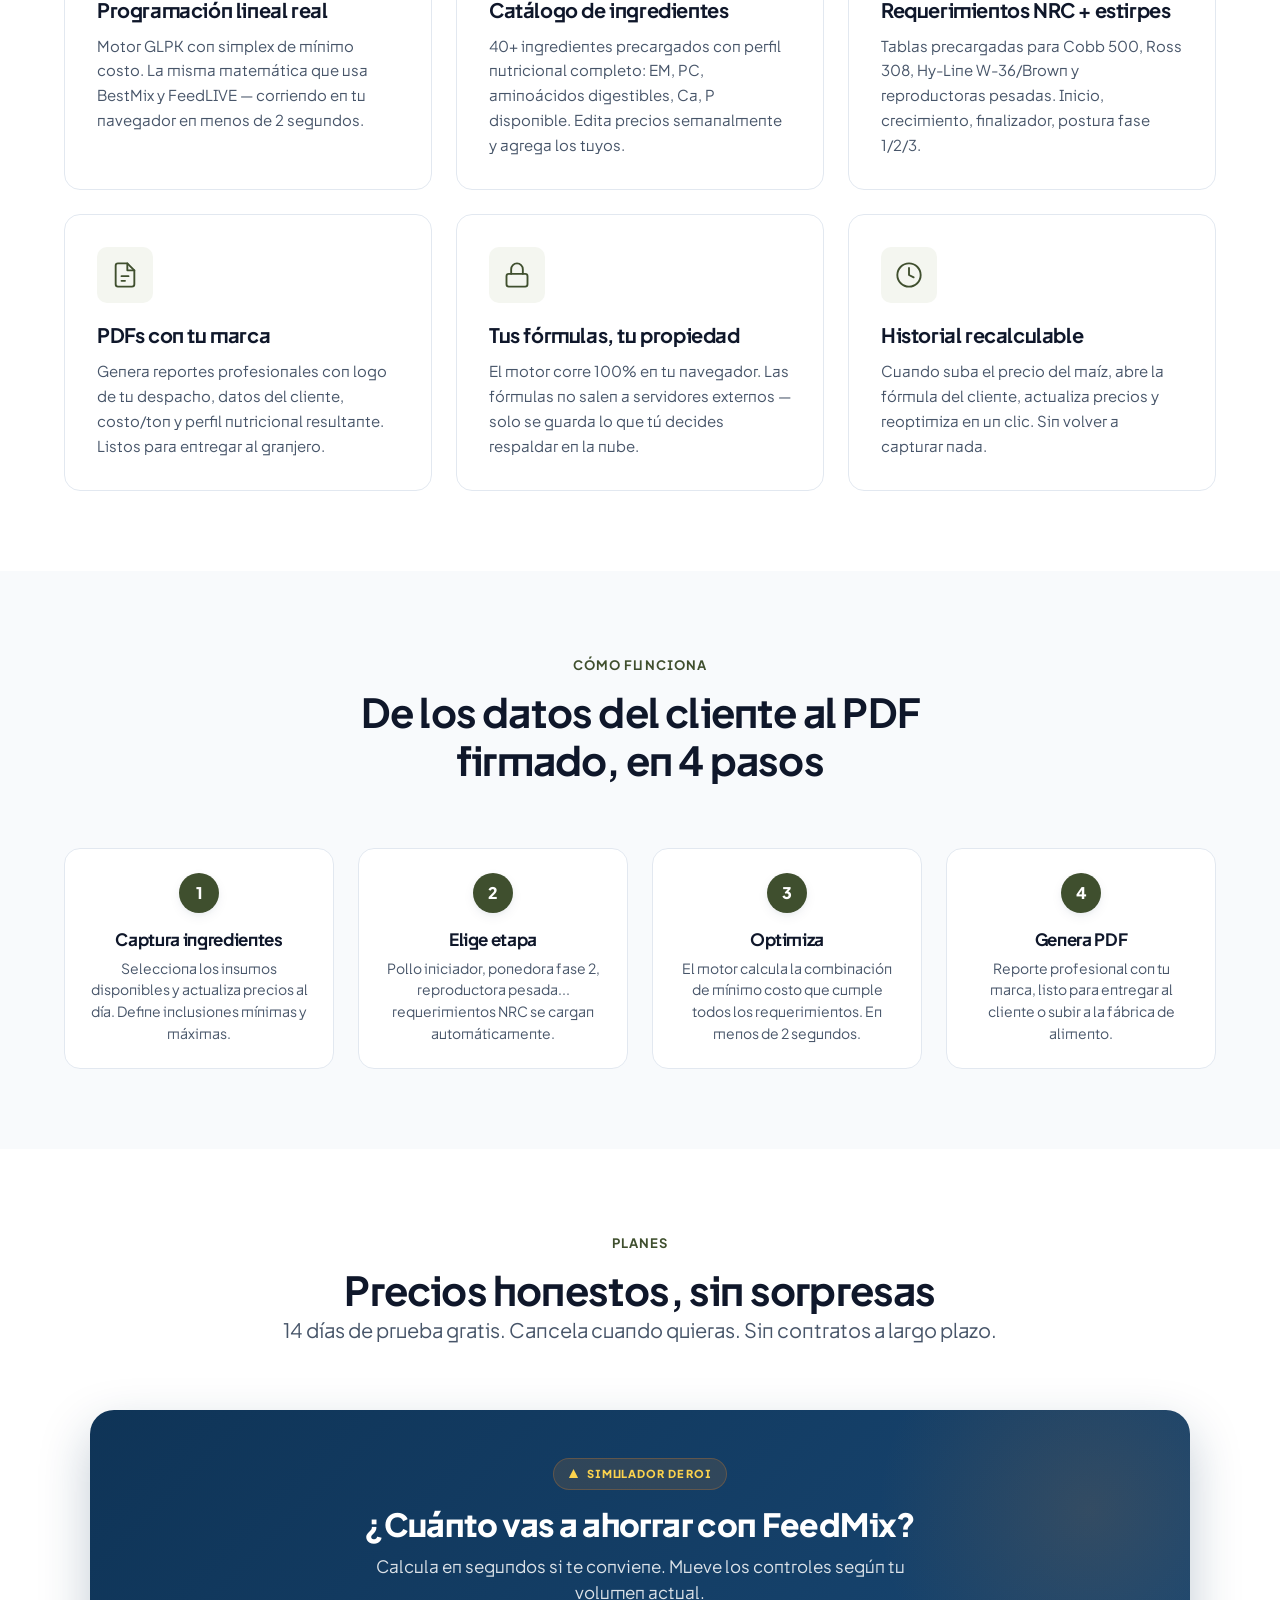
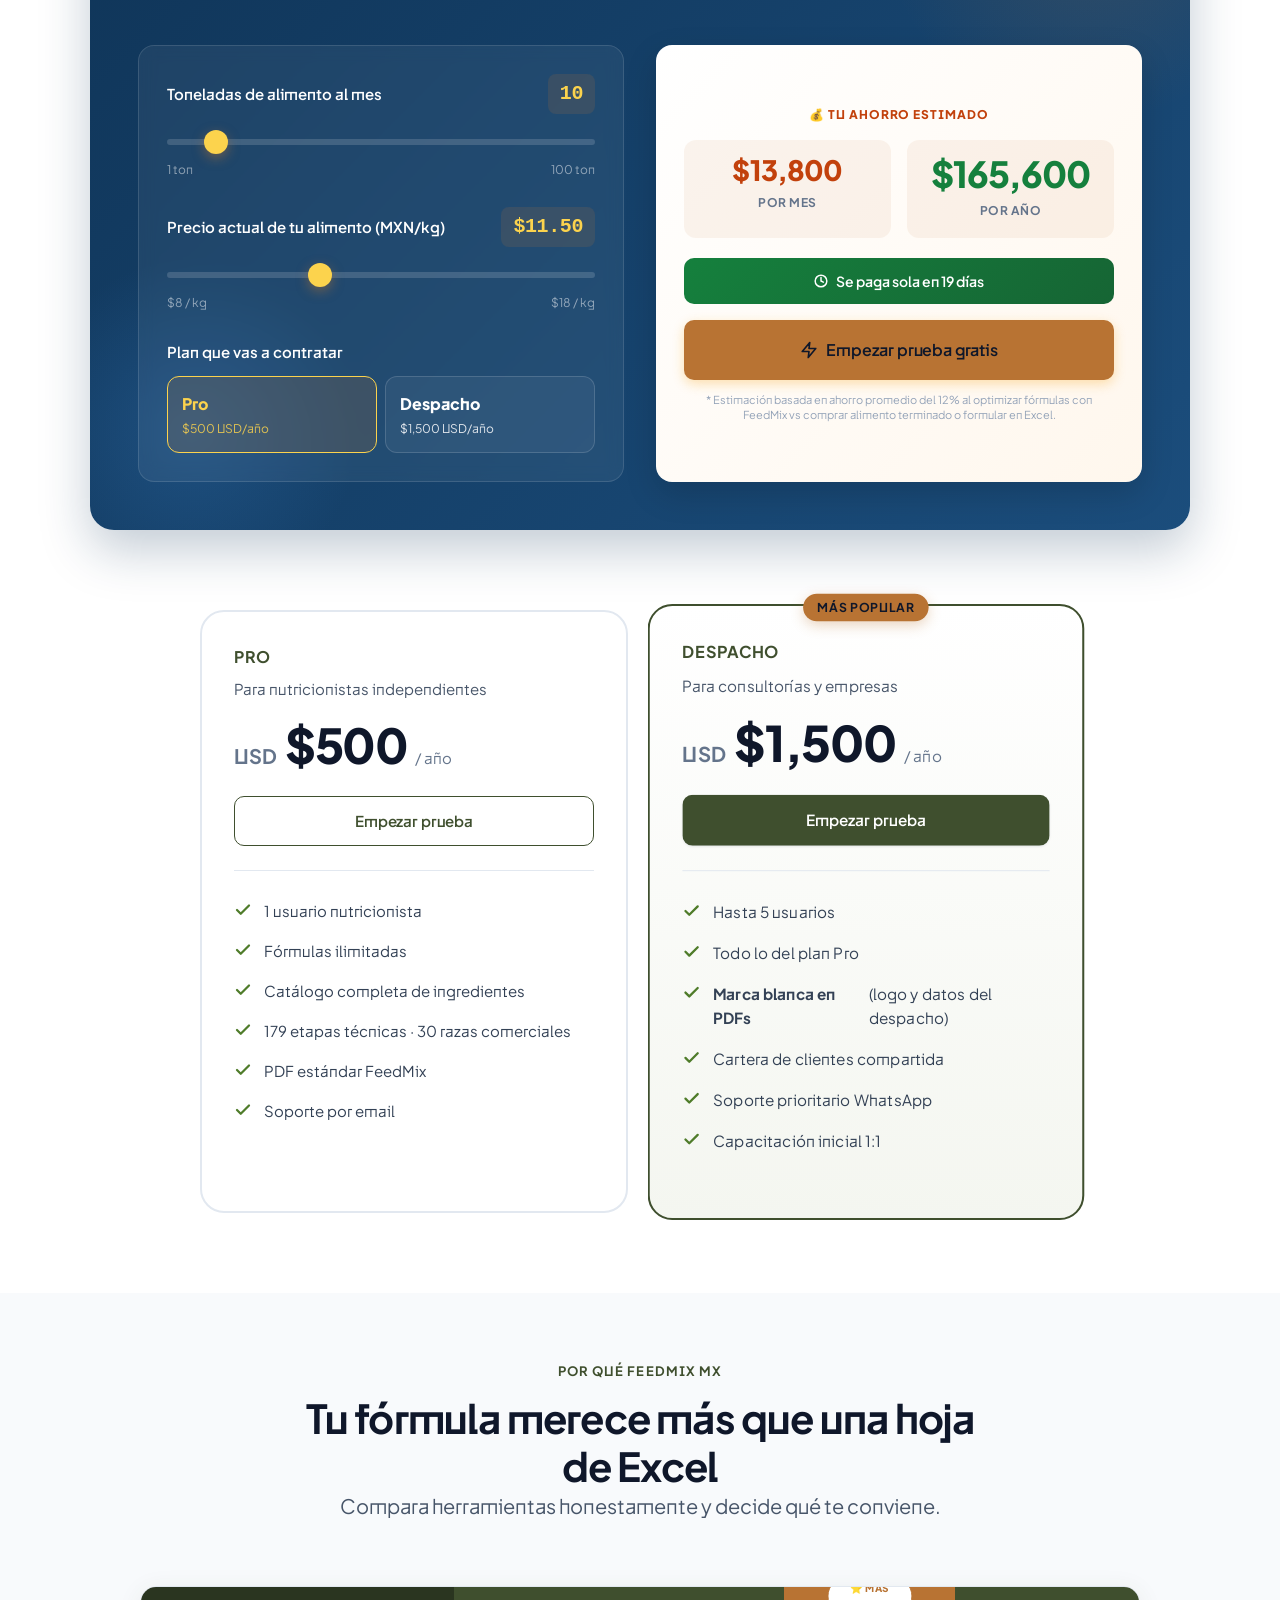
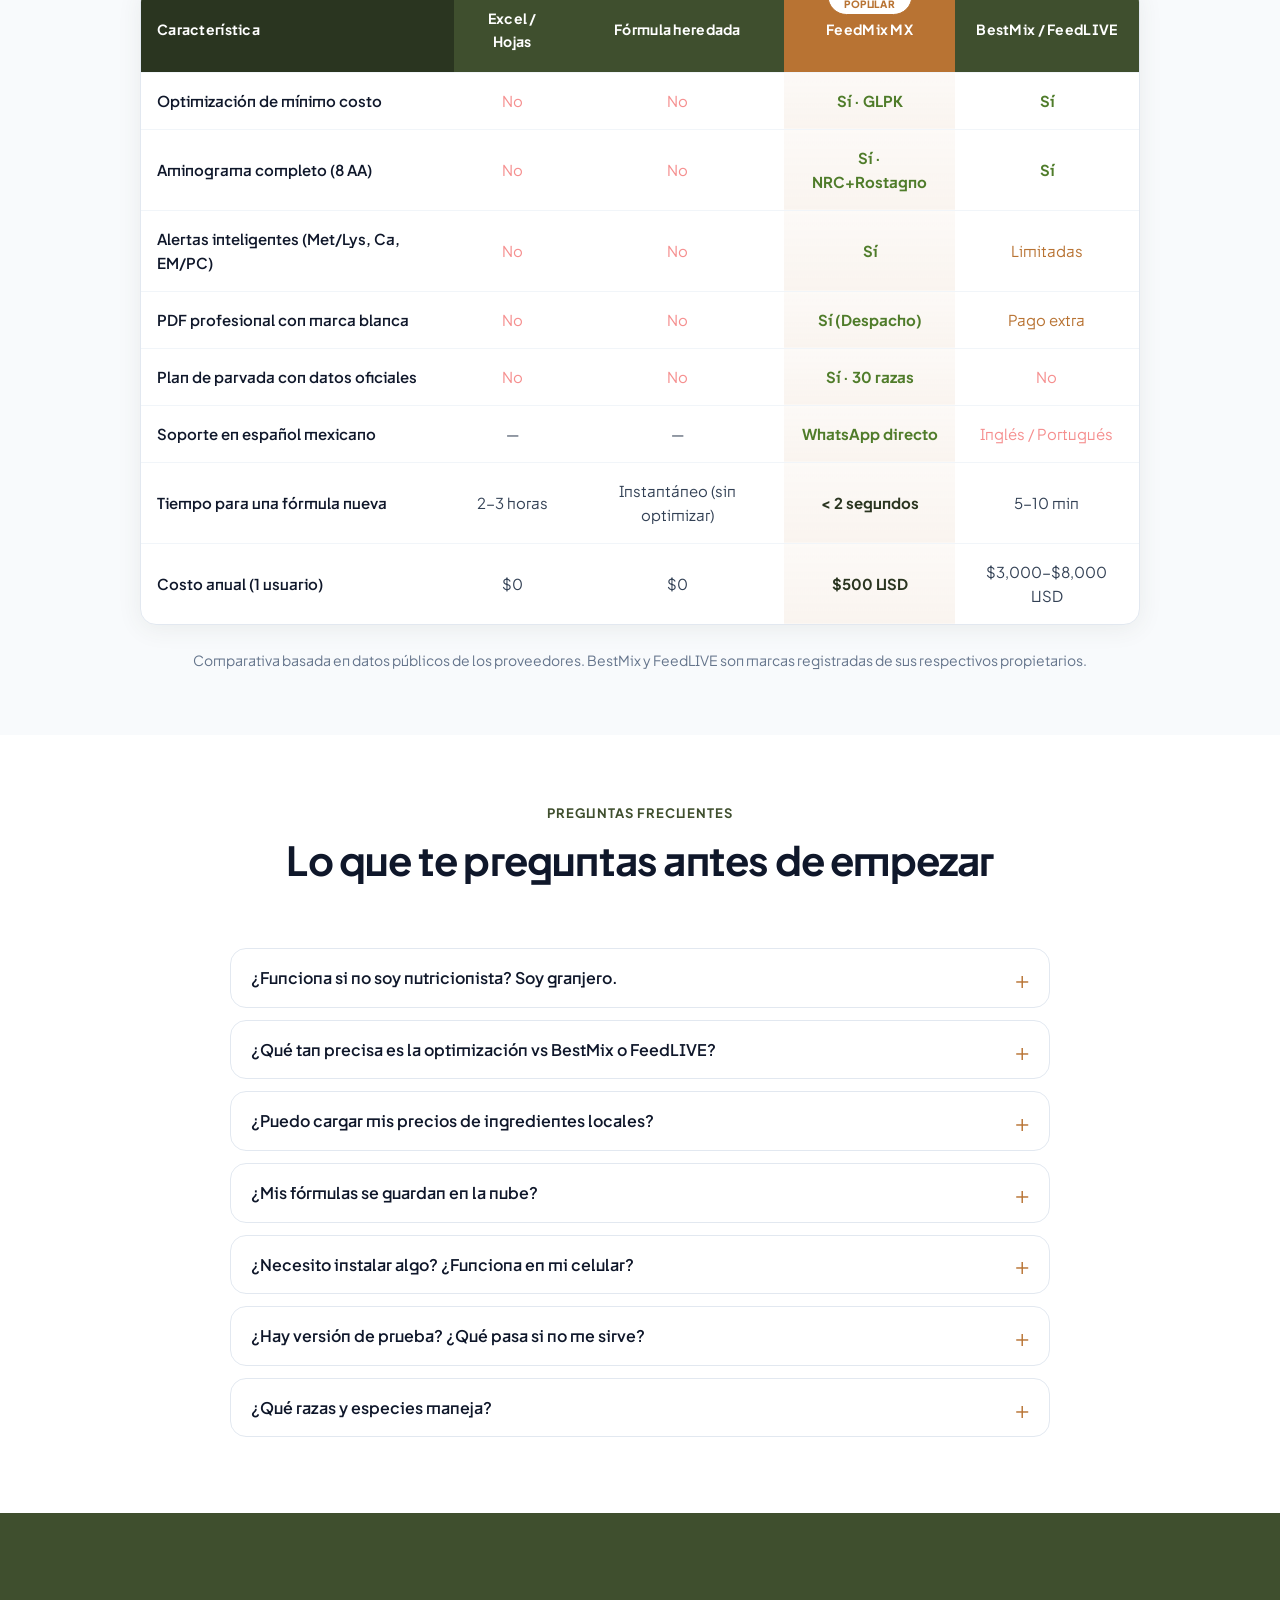
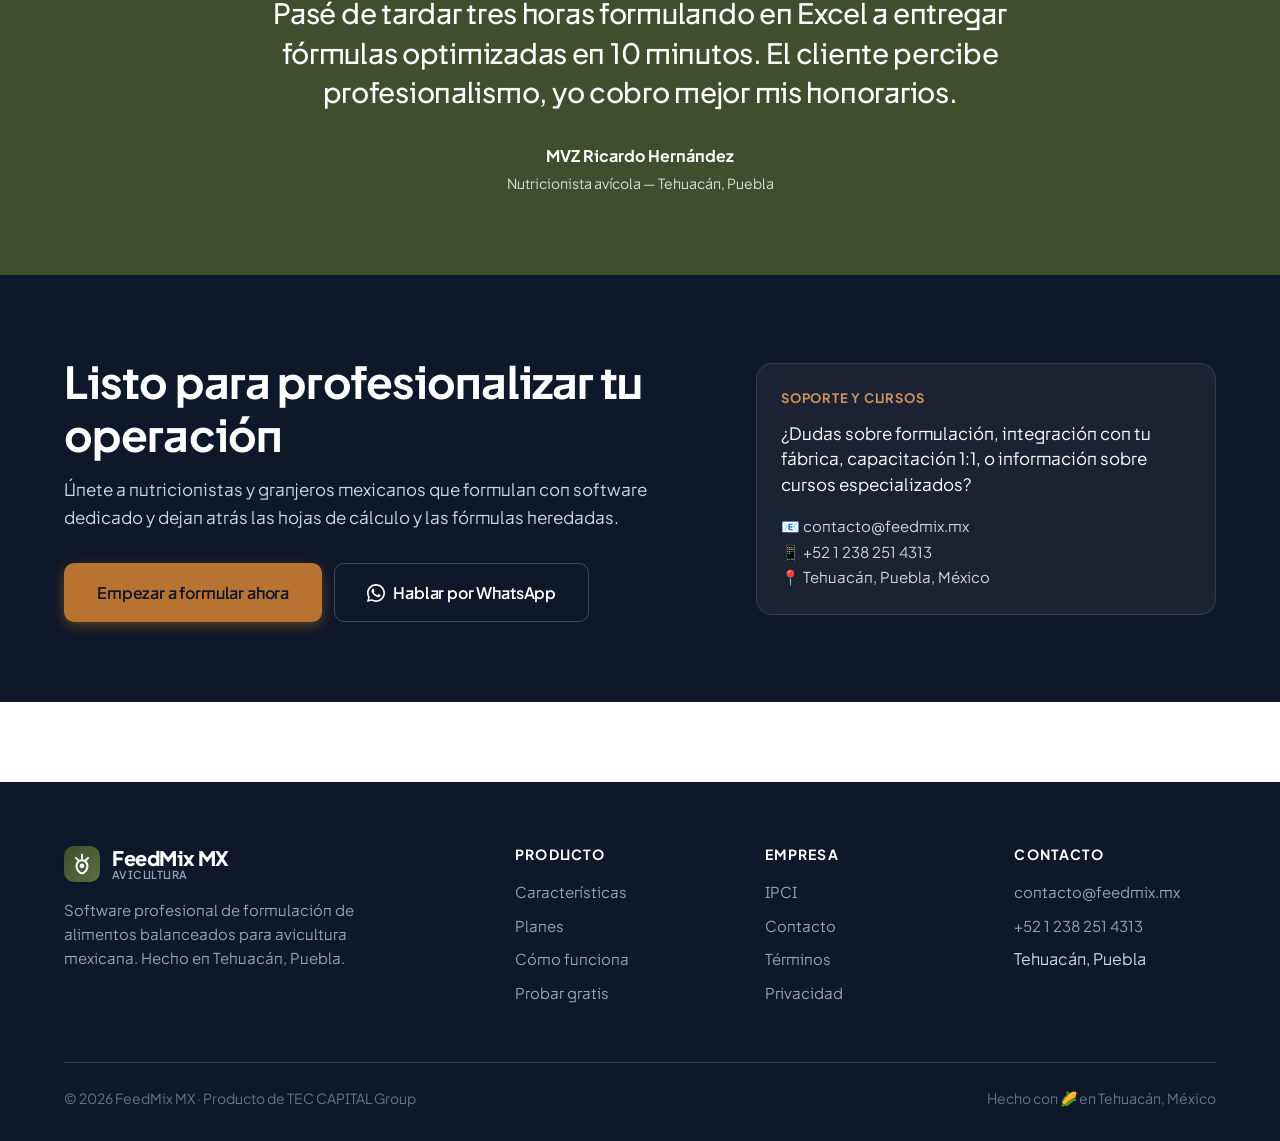
==== commit 96859f12: "Add files via upload" ====
--- a/index.html
+++ b/index.html
@@ -839,6 +839,152 @@
       color: var(--success);
       margin-top: 2px;
     }
+
+    /* ====== COMPARATIVA ====== */
+    .comparison {
+      padding: var(--space-16) 0;
+      background: var(--neutral-50);
+    }
+    .comparison-table-wrap {
+      max-width: 1000px;
+      margin: 0 auto;
+      background: white;
+      border-radius: var(--radius-lg);
+      box-shadow: 0 4px 24px rgba(63, 79, 46, 0.08);
+      overflow: hidden;
+      border: 1px solid var(--neutral-200);
+    }
+    .comparison-table {
+      width: 100%;
+      border-collapse: collapse;
+      font-size: 0.9375rem;
+    }
+    .comparison-table thead th {
+      padding: var(--space-5) var(--space-4);
+      background: var(--primary);
+      color: white;
+      text-align: center;
+      font-weight: 700;
+      font-size: 0.875rem;
+      letter-spacing: 0.02em;
+    }
+    .comparison-table thead th:first-child {
+      text-align: left;
+      background: var(--primary-dark);
+    }
+    .comparison-table thead th.col-feedmix {
+      background: var(--accent);
+      position: relative;
+    }
+    .comparison-table thead th.col-feedmix::before {
+      content: "⭐ MÁS POPULAR";
+      position: absolute;
+      top: -10px;
+      left: 50%;
+      transform: translateX(-50%);
+      background: white;
+      color: var(--accent);
+      padding: 2px 10px;
+      border-radius: 999px;
+      font-size: 0.625rem;
+      font-weight: 800;
+      letter-spacing: 0.06em;
+      border: 1px solid var(--accent);
+    }
+    .comparison-table tbody tr {
+      border-top: 1px solid var(--neutral-100);
+    }
+    .comparison-table tbody tr:hover {
+      background: var(--primary-50);
+    }
+    .comparison-table tbody td {
+      padding: var(--space-4);
+      text-align: center;
+      color: var(--neutral-700);
+    }
+    .comparison-table tbody td:first-child {
+      text-align: left;
+      font-weight: 600;
+      color: var(--neutral-900);
+    }
+    .comparison-table tbody td.col-feedmix {
+      background: linear-gradient(180deg, rgba(184, 115, 51, 0.04) 0%, rgba(184, 115, 51, 0.08) 100%);
+      color: var(--primary-dark);
+      font-weight: 600;
+    }
+    .check-yes { color: var(--success); font-weight: 700; }
+    .check-no  { color: var(--danger); opacity: 0.6; }
+    .check-partial { color: var(--accent); }
+    .comparison-foot {
+      text-align: center;
+      margin-top: var(--space-6);
+      color: var(--neutral-500);
+      font-size: 0.875rem;
+    }
+    @media (max-width: 700px) {
+      .comparison-table { font-size: 0.75rem; }
+      .comparison-table thead th { padding: var(--space-3) var(--space-2); font-size: 0.6875rem; }
+      .comparison-table tbody td { padding: var(--space-3) var(--space-2); }
+    }
+
+    /* ====== FAQ ====== */
+    .faq {
+      padding: var(--space-16) 0;
+      background: white;
+    }
+    .faq-list {
+      max-width: 820px;
+      margin: 0 auto;
+    }
+    .faq-item {
+      background: white;
+      border: 1px solid var(--neutral-200);
+      border-radius: var(--radius-lg);
+      margin-bottom: var(--space-3);
+      overflow: hidden;
+      transition: all 0.2s ease;
+    }
+    .faq-item:hover {
+      border-color: var(--primary-light);
+      box-shadow: 0 2px 8px rgba(63, 79, 46, 0.06);
+    }
+    .faq-item summary {
+      padding: var(--space-4) var(--space-5);
+      font-weight: 600;
+      color: var(--neutral-900);
+      font-size: 1rem;
+      cursor: pointer;
+      list-style: none;
+      display: flex;
+      justify-content: space-between;
+      align-items: center;
+      gap: var(--space-3);
+      user-select: none;
+    }
+    .faq-item summary::-webkit-details-marker { display: none; }
+    .faq-item summary::after {
+      content: "+";
+      font-size: 1.5rem;
+      font-weight: 300;
+      color: var(--accent);
+      flex-shrink: 0;
+      transition: transform 0.2s ease;
+      line-height: 1;
+    }
+    .faq-item[open] summary::after {
+      transform: rotate(45deg);
+    }
+    .faq-item[open] summary {
+      color: var(--primary);
+      border-bottom: 1px solid var(--neutral-100);
+    }
+    .faq-content {
+      padding: var(--space-4) var(--space-5) var(--space-5);
+      color: var(--neutral-600);
+      font-size: 0.9375rem;
+      line-height: 1.7;
+    }
+    .faq-content strong { color: var(--neutral-900); }
 
     /* ====== TESTIMONIAL ====== */
     .testimonial {
@@ -949,6 +1095,7 @@
         <li><a href="#caracteristicas">Características</a></li>
         <li><a href="#como-funciona">Cómo funciona</a></li>
         <li><a href="#planes">Planes</a></li>
+        <li><a href="#faq">FAQ</a></li>
         <li><a href="#contacto">Contacto</a></li>
       </ul>
 
@@ -974,8 +1121,9 @@
           </h1>
 
           <p class="lead">
-            La primera plataforma mexicana de programación lineal especializada en nutrición avícola.
-            Optimiza fórmulas en segundos, cumple requerimientos NRC y entrega PDFs profesionales a tus clientes.
+            La primera plataforma mexicana especializada en nutrición avícola.
+            Para <strong>nutricionistas y granjeros</strong>: optimiza fórmulas en segundos, cumple requerimientos NRC,
+            ahorra hasta 12% por tonelada y entrega PDFs profesionales a tus clientes.
           </p>
 
           <div class="hero-cta">
@@ -999,8 +1147,8 @@
               <div class="hero-stat-label">Ingredientes precargados</div>
             </div>
             <div>
-              <div class="hero-stat-num">8</div>
-              <div class="hero-stat-label">Etapas avícolas NRC</div>
+              <div class="hero-stat-num">179</div>
+              <div class="hero-stat-label">Etapas técnicas · 30 razas</div>
             </div>
             <div>
               <div class="hero-stat-num">&lt;2s</div>
@@ -1319,7 +1467,7 @@
             <li><svg viewBox="0 0 24 24" fill="none" stroke="currentColor" stroke-width="3" stroke-linecap="round" stroke-linejoin="round"><polyline points="20 6 9 17 4 12"/></svg> 1 usuario nutricionista</li>
             <li><svg viewBox="0 0 24 24" fill="none" stroke="currentColor" stroke-width="3" stroke-linecap="round" stroke-linejoin="round"><polyline points="20 6 9 17 4 12"/></svg> Fórmulas ilimitadas</li>
             <li><svg viewBox="0 0 24 24" fill="none" stroke="currentColor" stroke-width="3" stroke-linecap="round" stroke-linejoin="round"><polyline points="20 6 9 17 4 12"/></svg> Catálogo completa de ingredientes</li>
-            <li><svg viewBox="0 0 24 24" fill="none" stroke="currentColor" stroke-width="3" stroke-linecap="round" stroke-linejoin="round"><polyline points="20 6 9 17 4 12"/></svg> 8 etapas avícolas NRC</li>
+            <li><svg viewBox="0 0 24 24" fill="none" stroke="currentColor" stroke-width="3" stroke-linecap="round" stroke-linejoin="round"><polyline points="20 6 9 17 4 12"/></svg> 179 etapas técnicas · 30 razas comerciales</li>
             <li><svg viewBox="0 0 24 24" fill="none" stroke="currentColor" stroke-width="3" stroke-linecap="round" stroke-linejoin="round"><polyline points="20 6 9 17 4 12"/></svg> PDF estándar FeedMix</li>
             <li><svg viewBox="0 0 24 24" fill="none" stroke="currentColor" stroke-width="3" stroke-linecap="round" stroke-linejoin="round"><polyline points="20 6 9 17 4 12"/></svg> Soporte por email</li>
           </ul>
@@ -1343,6 +1491,169 @@
             <li><svg viewBox="0 0 24 24" fill="none" stroke="currentColor" stroke-width="3" stroke-linecap="round" stroke-linejoin="round"><polyline points="20 6 9 17 4 12"/></svg> Capacitación inicial 1:1</li>
           </ul>
         </div>
+      </div>
+    </div>
+  </section>
+
+  <!-- ============ COMPARATIVA ============ -->
+  <section class="comparison">
+    <div class="container">
+      <div class="section-header fade-in-up">
+        <span class="eyebrow">Por qué FeedMix MX</span>
+        <h2>Tu fórmula merece más que una hoja de Excel</h2>
+        <p class="lead">Compara herramientas honestamente y decide qué te conviene.</p>
+      </div>
+
+      <div class="comparison-table-wrap fade-in-up fade-in-up-delay-1">
+        <table class="comparison-table">
+          <thead>
+            <tr>
+              <th>Característica</th>
+              <th>Excel / Hojas</th>
+              <th>Fórmula heredada</th>
+              <th class="col-feedmix">FeedMix MX</th>
+              <th>BestMix / FeedLIVE</th>
+            </tr>
+          </thead>
+          <tbody>
+            <tr>
+              <td>Optimización de mínimo costo</td>
+              <td><span class="check-no">No</span></td>
+              <td><span class="check-no">No</span></td>
+              <td class="col-feedmix"><span class="check-yes">Sí · GLPK</span></td>
+              <td><span class="check-yes">Sí</span></td>
+            </tr>
+            <tr>
+              <td>Aminograma completo (8 AA)</td>
+              <td><span class="check-no">No</span></td>
+              <td><span class="check-no">No</span></td>
+              <td class="col-feedmix"><span class="check-yes">Sí · NRC+Rostagno</span></td>
+              <td><span class="check-yes">Sí</span></td>
+            </tr>
+            <tr>
+              <td>Alertas inteligentes (Met/Lys, Ca, EM/PC)</td>
+              <td><span class="check-no">No</span></td>
+              <td><span class="check-no">No</span></td>
+              <td class="col-feedmix"><span class="check-yes">Sí</span></td>
+              <td><span class="check-partial">Limitadas</span></td>
+            </tr>
+            <tr>
+              <td>PDF profesional con marca blanca</td>
+              <td><span class="check-no">No</span></td>
+              <td><span class="check-no">No</span></td>
+              <td class="col-feedmix"><span class="check-yes">Sí (Despacho)</span></td>
+              <td><span class="check-partial">Pago extra</span></td>
+            </tr>
+            <tr>
+              <td>Plan de parvada con datos oficiales</td>
+              <td><span class="check-no">No</span></td>
+              <td><span class="check-no">No</span></td>
+              <td class="col-feedmix"><span class="check-yes">Sí · 30 razas</span></td>
+              <td><span class="check-no">No</span></td>
+            </tr>
+            <tr>
+              <td>Soporte en español mexicano</td>
+              <td>—</td>
+              <td>—</td>
+              <td class="col-feedmix"><span class="check-yes">WhatsApp directo</span></td>
+              <td><span class="check-no">Inglés / Portugués</span></td>
+            </tr>
+            <tr>
+              <td>Tiempo para una fórmula nueva</td>
+              <td>2-3 horas</td>
+              <td>Instantáneo (sin optimizar)</td>
+              <td class="col-feedmix"><strong>&lt; 2 segundos</strong></td>
+              <td>5-10 min</td>
+            </tr>
+            <tr>
+              <td>Costo anual (1 usuario)</td>
+              <td>$0</td>
+              <td>$0</td>
+              <td class="col-feedmix"><strong>$500 USD</strong></td>
+              <td>$3,000-$8,000 USD</td>
+            </tr>
+          </tbody>
+        </table>
+      </div>
+      <div class="comparison-foot">
+        Comparativa basada en datos públicos de los proveedores. BestMix y FeedLIVE son marcas registradas de sus respectivos propietarios.
+      </div>
+    </div>
+  </section>
+
+  <!-- ============ FAQ ============ -->
+  <section class="faq" id="faq">
+    <div class="container">
+      <div class="section-header fade-in-up">
+        <span class="eyebrow">Preguntas frecuentes</span>
+        <h2>Lo que te preguntas antes de empezar</h2>
+      </div>
+
+      <div class="faq-list fade-in-up fade-in-up-delay-1">
+        <details class="faq-item">
+          <summary>¿Funciona si no soy nutricionista? Soy granjero.</summary>
+          <div class="faq-content">
+            <strong>Sí, totalmente.</strong> El sistema viene con etapas y razas precargadas (Ross 308, Cobb 500, Hy-Line W-36, etc.).
+            Solo eliges tu tipo de ave, la edad, defines el costo de tus ingredientes locales y le das clic a Optimizar.
+            El sistema te entrega la fórmula al mínimo costo cumpliendo los requerimientos del manual oficial de la línea genética.
+            Si tienes dudas técnicas, te apoyamos por WhatsApp.
+          </div>
+        </details>
+
+        <details class="faq-item">
+          <summary>¿Qué tan precisa es la optimización vs BestMix o FeedLIVE?</summary>
+          <div class="faq-content">
+            FeedMix MX usa el motor <strong>GLPK</strong> (GNU Linear Programming Kit), el mismo solver simplex que utilizan
+            las soluciones profesionales del mercado. La diferencia no está en el motor, está en la base de datos:
+            usamos <strong>NRC 9ª ed. + Rostagno 2017 + manuales oficiales</strong> de Aviagen, Cobb, Hy-Line y Lohmann.
+            Para producción comercial siempre recomendamos validar con análisis bromatológico de tus ingredientes reales.
+          </div>
+        </details>
+
+        <details class="faq-item">
+          <summary>¿Puedo cargar mis precios de ingredientes locales?</summary>
+          <div class="faq-content">
+            <strong>Sí, es lo primero que harás.</strong> Cada ingrediente tiene un campo de precio en $/kg que actualizas
+            según tu zona y tu proveedor. Por ejemplo, el maíz amarillo viene precargado en $6.50/kg, pero si en tu región
+            está a $7.20 lo cambias y la siguiente formulación lo respeta. Lo mismo aplica a soya, sorgo, núcleos, aminoácidos sintéticos, etc.
+          </div>
+        </details>
+
+        <details class="faq-item">
+          <summary>¿Mis fórmulas se guardan en la nube?</summary>
+          <div class="faq-content">
+            Sí. Con cualquier plan tus fórmulas se guardan en tu cuenta y las puedes consultar en cualquier dispositivo.
+            En el plan <strong>Despacho</strong> puedes invitar hasta 5 usuarios y compartir el catálogo de ingredientes,
+            ideal si trabajas con varios nutricionistas en la misma consultora.
+          </div>
+        </details>
+
+        <details class="faq-item">
+          <summary>¿Necesito instalar algo? ¿Funciona en mi celular?</summary>
+          <div class="faq-content">
+            <strong>Cero instalación.</strong> Es una aplicación web que corre 100% en tu navegador (Chrome, Edge, Safari, Firefox).
+            Funciona en computadora, tablet y celular. La optimización corre localmente, así que no requiere internet rápido para los cálculos.
+          </div>
+        </details>
+
+        <details class="faq-item">
+          <summary>¿Hay versión de prueba? ¿Qué pasa si no me sirve?</summary>
+          <div class="faq-content">
+            Tienes acceso al modo demo para que pruebes el flujo completo: configurar etapa, agregar ingredientes, optimizar y
+            ver el PDF resultante. Si decides suscribirte y en los primeros 14 días no te resulta útil,
+            <strong>te regresamos tu dinero sin preguntas</strong>. Escríbenos por WhatsApp y listo.
+          </div>
+        </details>
+
+        <details class="faq-item">
+          <summary>¿Qué razas y especies maneja?</summary>
+          <div class="faq-content">
+            Actualmente <strong>30 razas comerciales</strong> en 6 categorías: engorda (Ross, Cobb, Hubbard, Arbor Acres),
+            ponedoras (Hy-Line W-36/W-80/Brown, Lohmann, ISA Brown, Bovans, Dekalb), reproductoras pesadas,
+            pavos (Nicholas Select, B.U.T. 6, Hybrid Converter), doble propósito y criolla mexicana.
+            Total: <strong>179 etapas técnicas</strong> con datos oficiales del manual de cada línea genética.
+          </div>
+        </details>
       </div>
     </div>
   </section>
@@ -1367,8 +1678,8 @@
     <div class="container">
       <div class="final-cta-grid">
         <div>
-          <h2>Listo para profesionalizar tu práctica</h2>
-          <p>Únete a la primera generación de nutricionistas avícolas mexicanos que formulan con software dedicado.</p>
+          <h2>Listo para profesionalizar tu operación</h2>
+          <p>Únete a nutricionistas y granjeros mexicanos que formulan con software dedicado y dejan atrás las hojas de cálculo y las fórmulas heredadas.</p>
           <div class="hero-cta">
             <a href="formulador.html" class="btn btn-accent btn-lg">Empezar a formular ahora</a>
             <a href="https://wa.me/5212382514313?text=Quiero%20saber%20m%C3%A1s%20de%20FeedMix%20MX" target="_blank" class="btn btn-ghost btn-lg" style="color:white;border-color:rgba(255,255,255,0.2);">
--- a/assets/shared.css
+++ b/assets/shared.css
@@ -770,3 +770,36 @@
 
 .stat-trend.up { color: var(--success); }
 .stat-trend.down { color: var(--danger); }
+
+/* Badge BETA global */
+.beta-badge {
+  display: inline-flex;
+  align-items: center;
+  padding: 3px 10px;
+  background: linear-gradient(135deg, #F59E0B 0%, #D97706 100%);
+  color: white;
+  font-size: 0.625rem;
+  font-weight: 800;
+  letter-spacing: 0.08em;
+  border-radius: 999px;
+  text-transform: uppercase;
+  margin-left: 8px;
+  box-shadow: 0 2px 6px rgba(245, 158, 11, 0.3);
+  cursor: help;
+  vertical-align: middle;
+}
+
+/* Banner BETA global en topbar */
+.beta-strip {
+  background: linear-gradient(90deg, #FEF3C7 0%, #FDE68A 50%, #FEF3C7 100%);
+  color: #78350F;
+  padding: 6px 16px;
+  text-align: center;
+  font-size: 0.75rem;
+  font-weight: 600;
+  border-bottom: 1px solid #F59E0B;
+}
+
+.beta-strip strong {
+  font-weight: 800;
+}
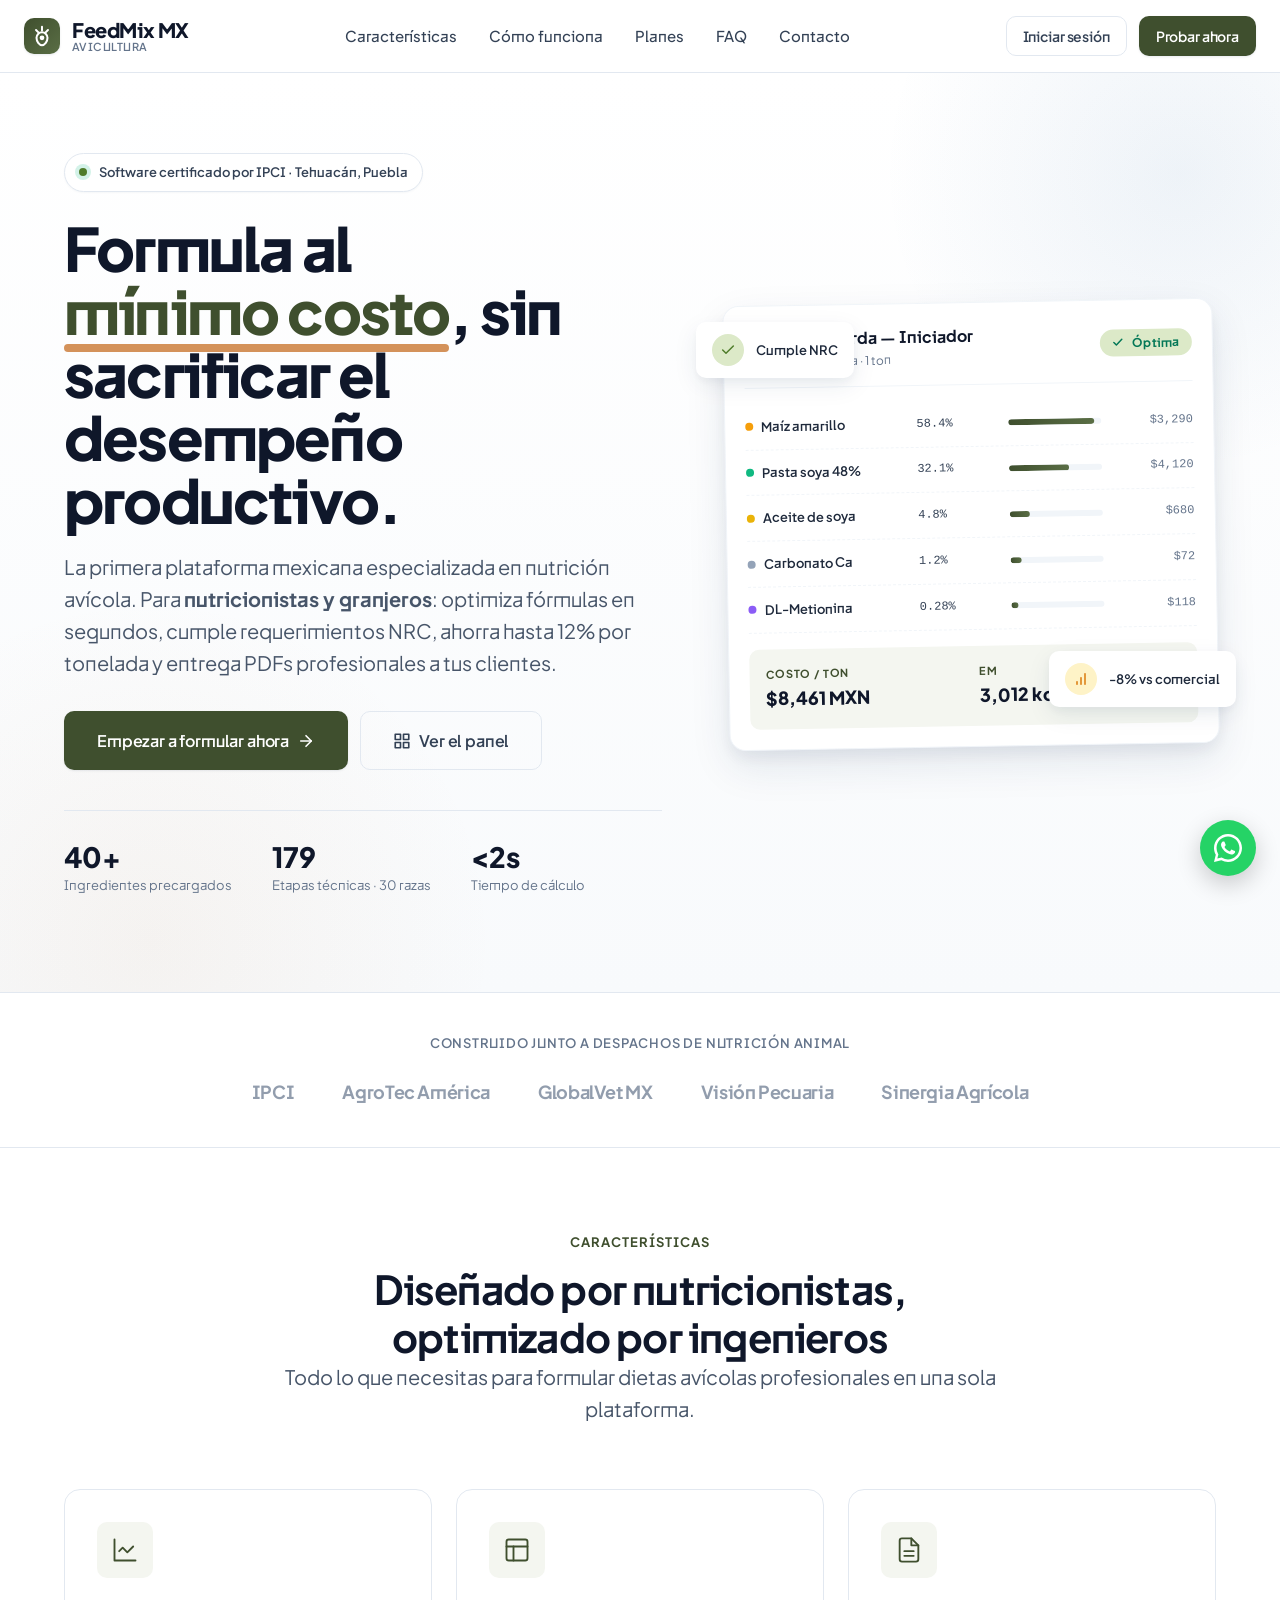
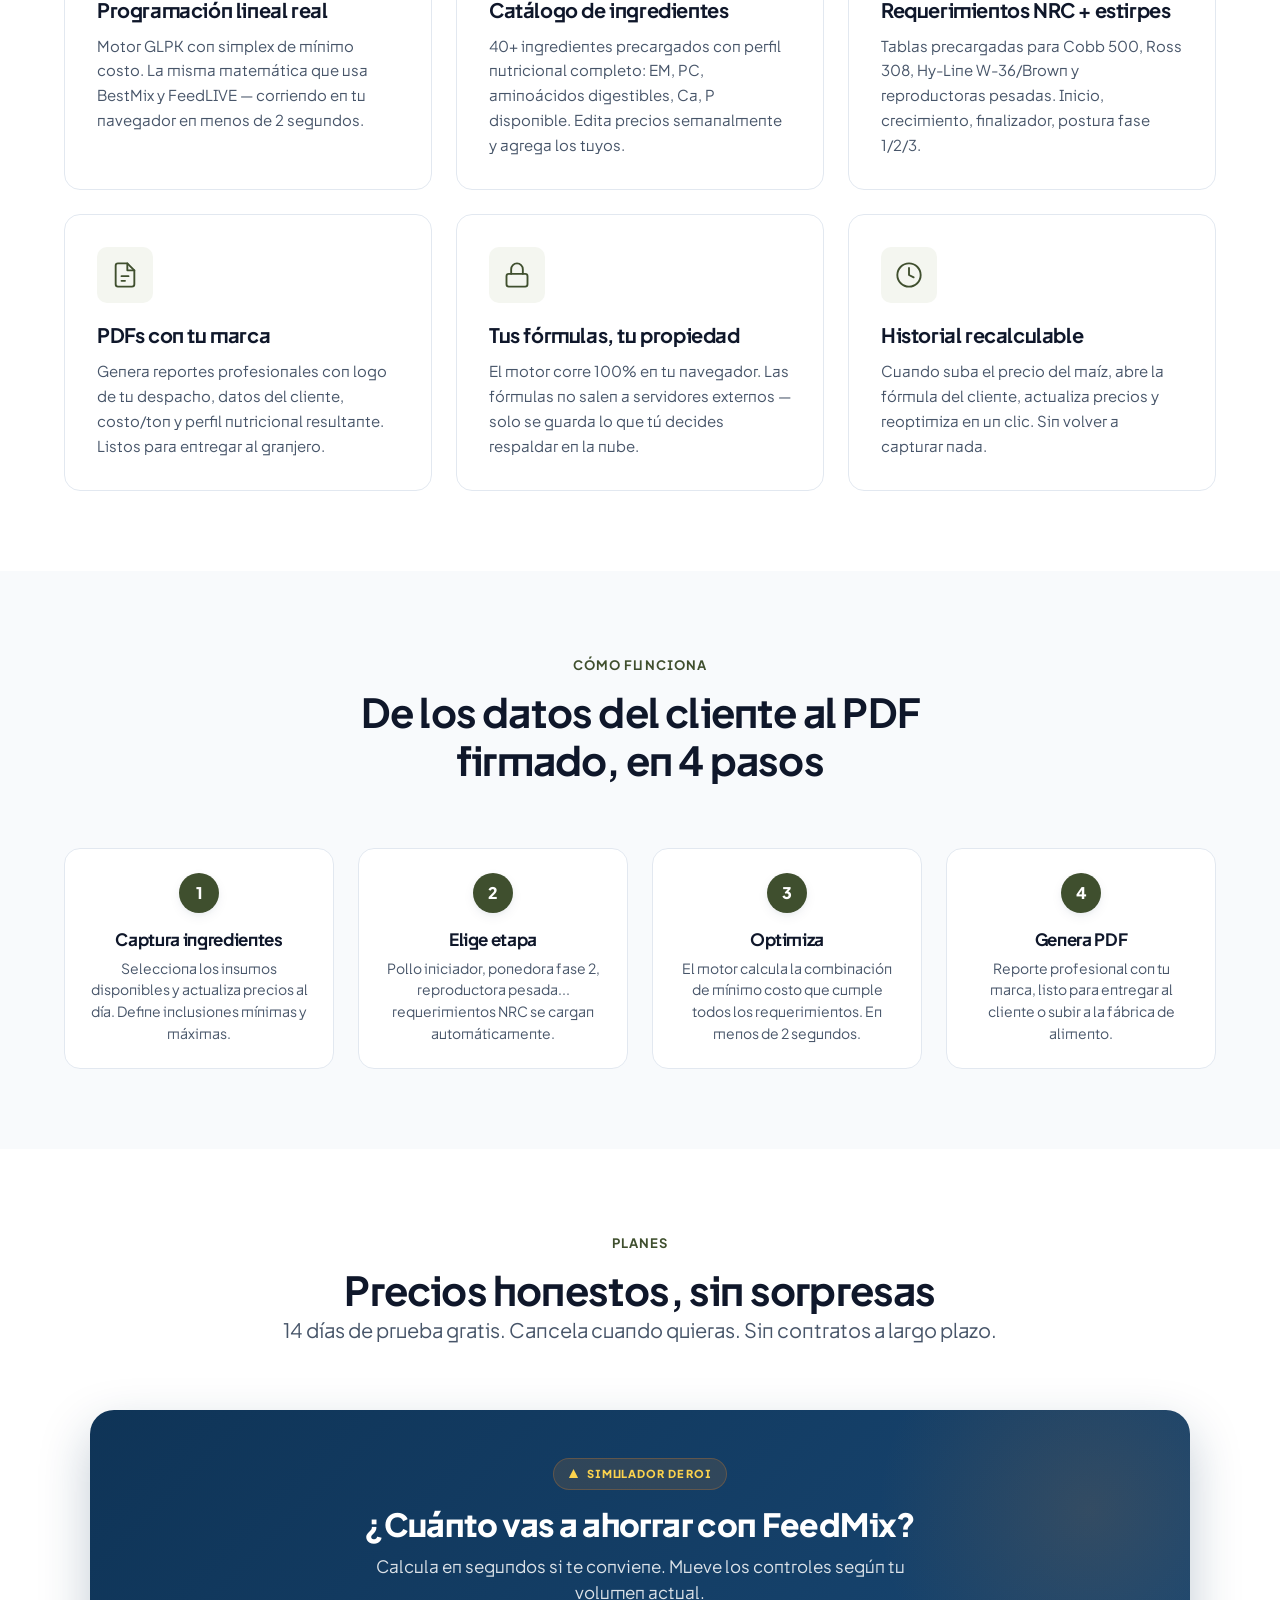
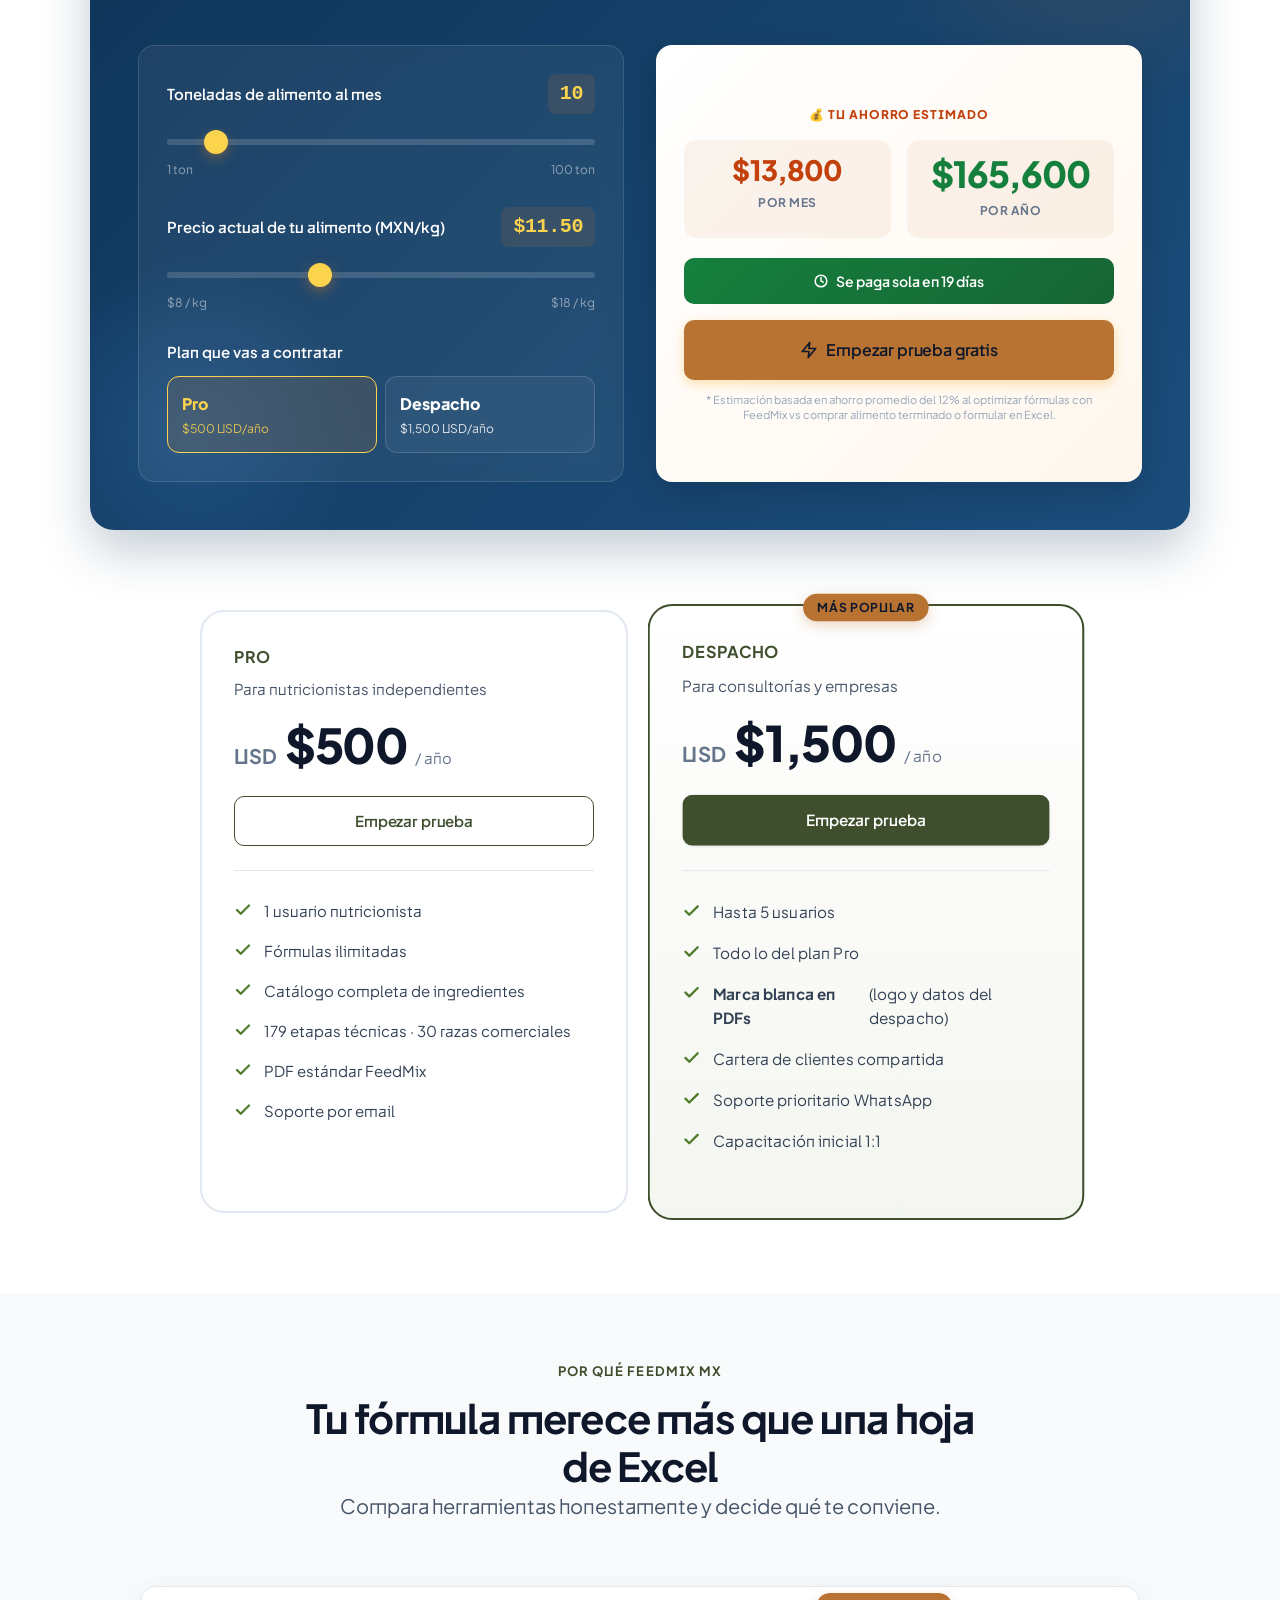
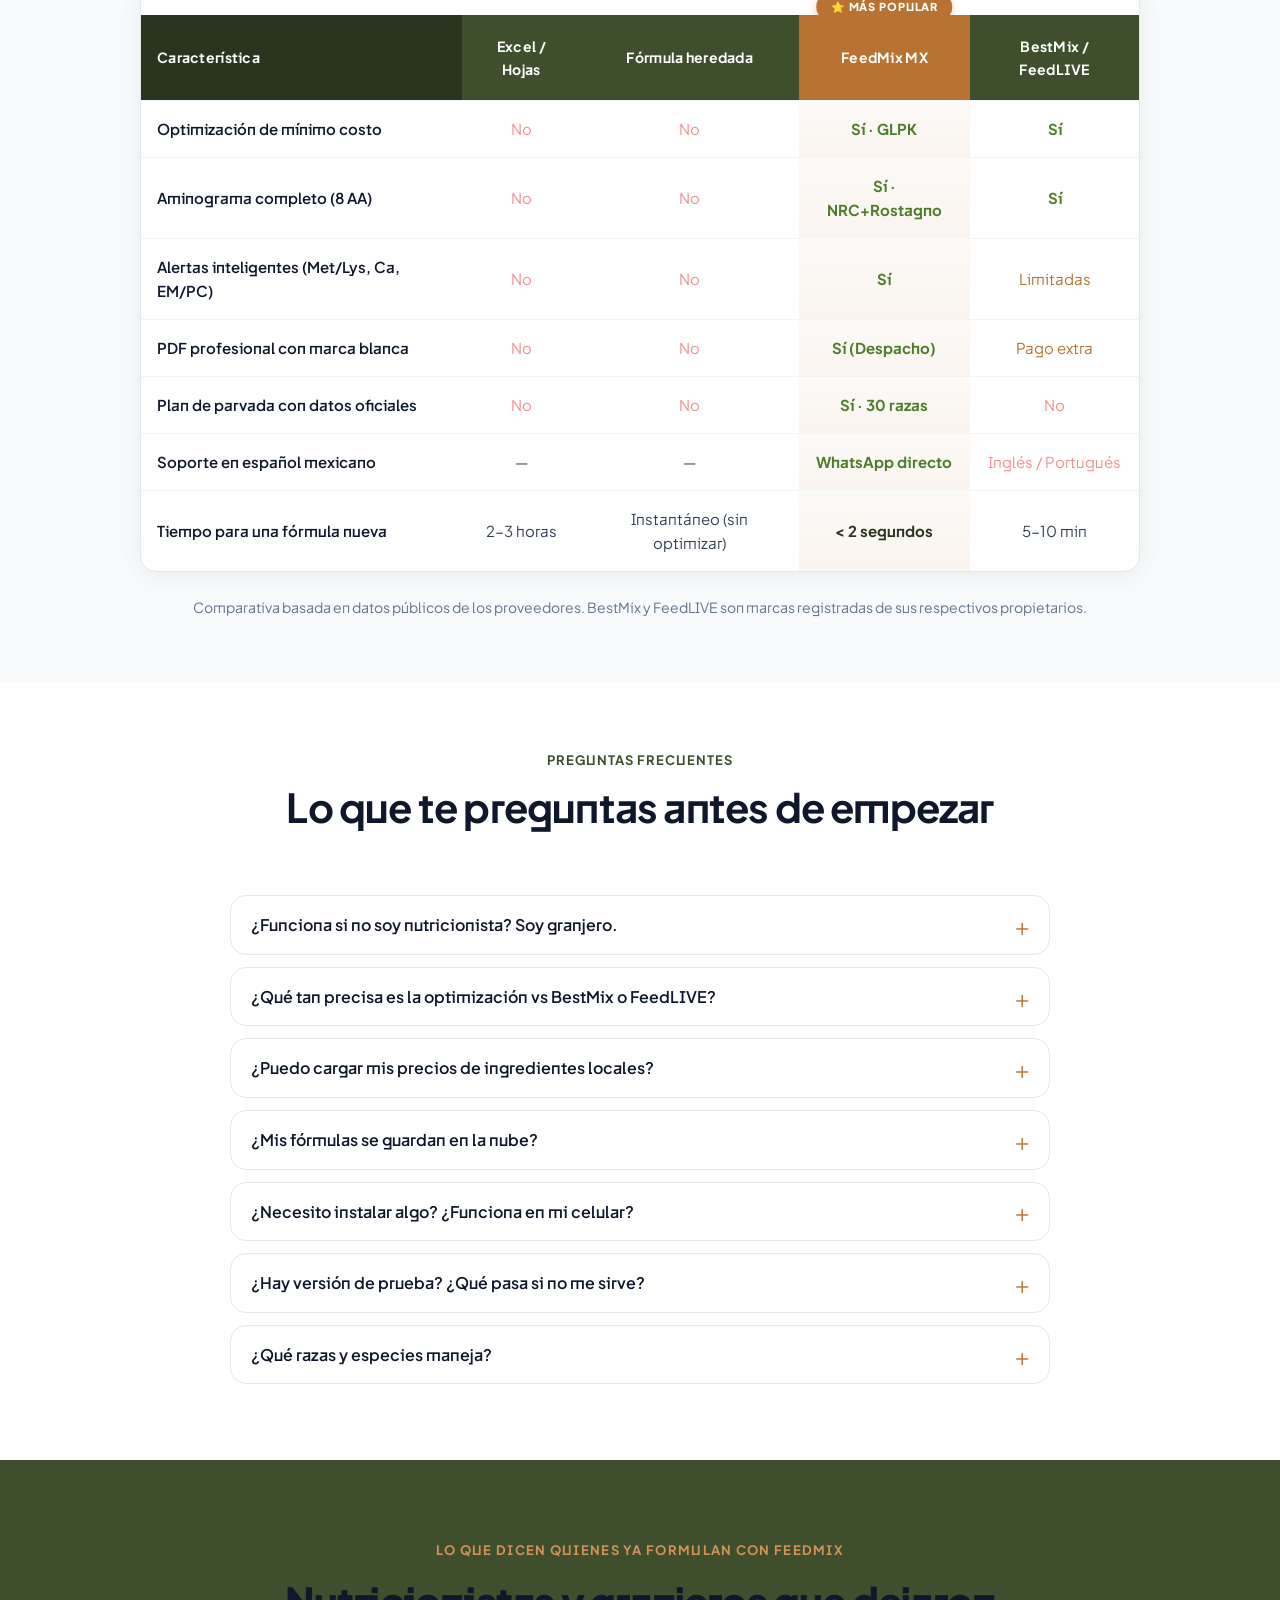
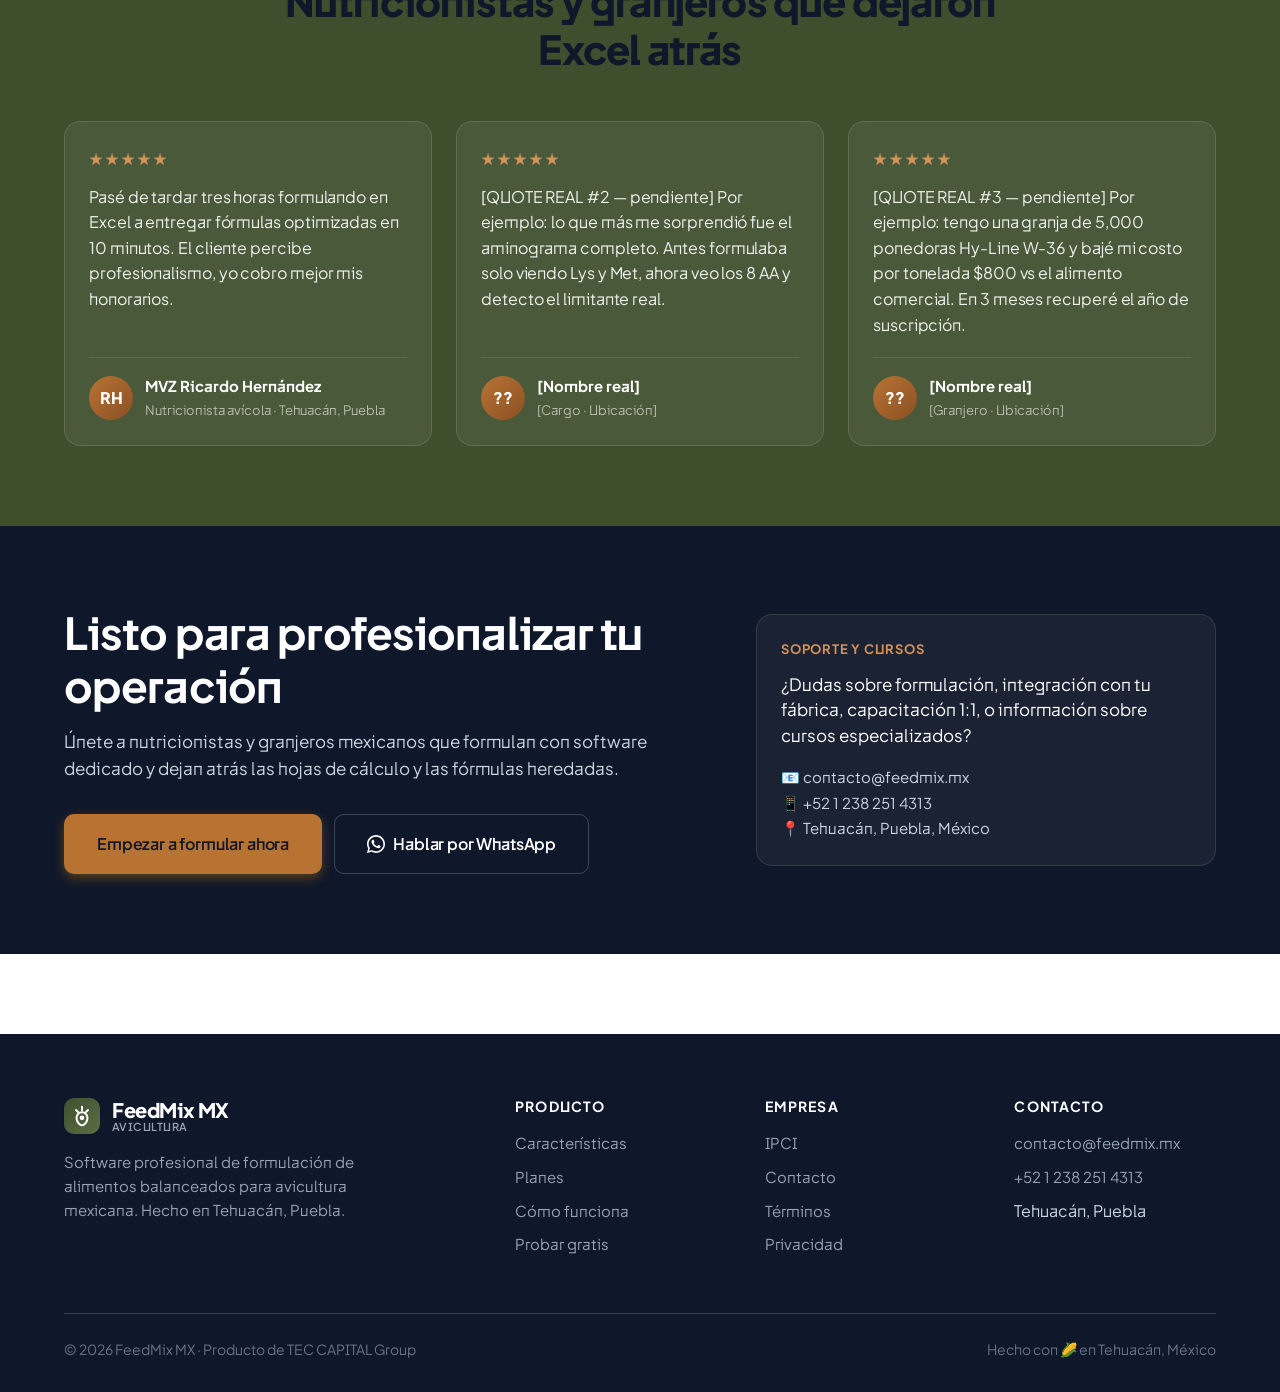
==== commit 4fdaed64: "Add files via upload" ====
--- a/index.html
+++ b/index.html
@@ -876,20 +876,25 @@
       background: var(--accent);
       position: relative;
     }
+    /* Espacio extra arriba para que el badge no se corte */
+    .comparison-table-wrap {
+      padding-top: 28px;
+    }
     .comparison-table thead th.col-feedmix::before {
       content: "⭐ MÁS POPULAR";
       position: absolute;
-      top: -10px;
+      top: -22px;
       left: 50%;
       transform: translateX(-50%);
-      background: white;
-      color: var(--accent);
-      padding: 2px 10px;
+      background: var(--accent);
+      color: white;
+      padding: 5px 14px;
       border-radius: 999px;
-      font-size: 0.625rem;
+      font-size: 0.6875rem;
       font-weight: 800;
-      letter-spacing: 0.06em;
-      border: 1px solid var(--accent);
+      letter-spacing: 0.08em;
+      box-shadow: 0 4px 10px rgba(184, 115, 51, 0.35);
+      white-space: nowrap;
     }
     .comparison-table tbody tr {
       border-top: 1px solid var(--neutral-100);
@@ -1005,39 +1010,120 @@
       pointer-events: none;
     }
 
-    .testimonial-content {
-      max-width: 760px;
-      margin: 0 auto;
+    .testimonial-eyebrow {
+      display: block;
       text-align: center;
+      font-size: 0.8125rem;
+      font-weight: 700;
+      letter-spacing: 0.1em;
+      text-transform: uppercase;
+      color: var(--accent-light);
+      margin-bottom: var(--space-4);
       position: relative;
       z-index: 1;
     }
 
-    .testimonial blockquote {
+    .testimonial-title {
+      text-align: center;
       font-family: var(--font-display);
-      font-size: clamp(1.25rem, 1.5vw + 0.75rem, 1.75rem);
-      font-weight: 500;
-      line-height: 1.4;
-      letter-spacing: -0.01em;
-      margin-bottom: var(--space-8);
-    }
-
-    .testimonial cite {
+      font-size: clamp(1.75rem, 2vw + 1rem, 2.5rem);
+      font-weight: 800;
+      letter-spacing: -0.02em;
+      margin-bottom: var(--space-12);
+      position: relative;
+      z-index: 1;
+      max-width: 720px;
+      margin-left: auto;
+      margin-right: auto;
+    }
+
+    .testimonials-grid {
+      display: grid;
+      grid-template-columns: repeat(3, 1fr);
+      gap: var(--space-6);
+      max-width: 1200px;
+      margin: 0 auto;
+      position: relative;
+      z-index: 1;
+    }
+
+    @media (max-width: 900px) {
+      .testimonials-grid { grid-template-columns: 1fr; }
+    }
+
+    .testimonial-card {
+      background: rgba(255, 255, 255, 0.06);
+      border: 1px solid rgba(255, 255, 255, 0.12);
+      border-radius: var(--radius-lg);
+      padding: var(--space-6);
+      backdrop-filter: blur(10px);
+      transition: all 0.25s ease;
+      display: flex;
+      flex-direction: column;
+    }
+
+    .testimonial-card:hover {
+      background: rgba(255, 255, 255, 0.09);
+      border-color: rgba(212, 146, 90, 0.4);
+      transform: translateY(-2px);
+    }
+
+    .testimonial-stars {
+      color: var(--accent-light);
+      font-size: 1rem;
+      letter-spacing: 2px;
+      margin-bottom: var(--space-3);
+    }
+
+    .testimonial-card blockquote {
+      font-family: var(--font-display);
+      font-size: 1rem;
+      font-weight: 400;
+      line-height: 1.6;
+      letter-spacing: -0.005em;
+      margin-bottom: var(--space-5);
+      flex: 1;
+      color: rgba(255, 255, 255, 0.92);
+    }
+
+    .testimonial-card cite {
       font-style: normal;
       display: flex;
+      align-items: center;
+      gap: var(--space-3);
+      border-top: 1px solid rgba(255, 255, 255, 0.1);
+      padding-top: var(--space-4);
+    }
+
+    .testimonial-avatar {
+      width: 44px; height: 44px;
+      border-radius: 50%;
+      background: linear-gradient(135deg, var(--accent) 0%, var(--accent-dark) 100%);
+      display: flex;
+      align-items: center;
+      justify-content: center;
+      font-weight: 800;
+      font-size: 1rem;
+      color: white;
+      flex-shrink: 0;
+    }
+
+    .testimonial-info {
+      display: flex;
       flex-direction: column;
-      align-items: center;
-      gap: var(--space-1);
-    }
-
-    .testimonial cite strong {
+      gap: 2px;
+    }
+
+    .testimonial-info strong {
       font-weight: 700;
-      font-size: 1rem;
-    }
-
-    .testimonial cite span {
-      font-size: 0.875rem;
-      opacity: 0.8;
+      font-size: 0.9375rem;
+      color: white;
+    }
+
+    .testimonial-info span {
+      font-size: 0.8125rem;
+      opacity: 0.7;
+      color: rgba(255, 255, 255, 0.85);
     }
 
     /* ====== FINAL CTA ====== */
@@ -1565,13 +1651,6 @@
               <td class="col-feedmix"><strong>&lt; 2 segundos</strong></td>
               <td>5-10 min</td>
             </tr>
-            <tr>
-              <td>Costo anual (1 usuario)</td>
-              <td>$0</td>
-              <td>$0</td>
-              <td class="col-feedmix"><strong>$500 USD</strong></td>
-              <td>$3,000-$8,000 USD</td>
-            </tr>
           </tbody>
         </table>
       </div>
@@ -1658,17 +1737,57 @@
     </div>
   </section>
 
-  <!-- ============ TESTIMONIAL ============ -->
+  <!-- ============ TESTIMONIALS ============ -->
   <section class="testimonial">
     <div class="container">
-      <div class="testimonial-content">
-        <blockquote>
-          Pasé de tardar tres horas formulando en Excel a entregar fórmulas optimizadas en 10 minutos. El cliente percibe profesionalismo, yo cobro mejor mis honorarios.
-        </blockquote>
-        <cite>
-          <strong>MVZ Ricardo Hernández</strong>
-          <span>Nutricionista avícola — Tehuacán, Puebla</span>
-        </cite>
+      <span class="testimonial-eyebrow">Lo que dicen quienes ya formulan con FeedMix</span>
+      <h2 class="testimonial-title">Nutricionistas y granjeros que dejaron Excel atrás</h2>
+
+      <div class="testimonials-grid">
+        <!-- TESTIMONIO 1 -->
+        <div class="testimonial-card">
+          <div class="testimonial-stars">★★★★★</div>
+          <blockquote>
+            Pasé de tardar tres horas formulando en Excel a entregar fórmulas optimizadas en 10 minutos. El cliente percibe profesionalismo, yo cobro mejor mis honorarios.
+          </blockquote>
+          <cite>
+            <div class="testimonial-avatar">RH</div>
+            <div class="testimonial-info">
+              <strong>MVZ Ricardo Hernández</strong>
+              <span>Nutricionista avícola · Tehuacán, Puebla</span>
+            </div>
+          </cite>
+        </div>
+
+        <!-- TESTIMONIO 2 — REEMPLAZAR CON QUOTE REAL -->
+        <div class="testimonial-card">
+          <div class="testimonial-stars">★★★★★</div>
+          <blockquote>
+            [QUOTE REAL #2 — pendiente] Por ejemplo: lo que más me sorprendió fue el aminograma completo. Antes formulaba solo viendo Lys y Met, ahora veo los 8 AA y detecto el limitante real.
+          </blockquote>
+          <cite>
+            <div class="testimonial-avatar">??</div>
+            <div class="testimonial-info">
+              <strong>[Nombre real]</strong>
+              <span>[Cargo · Ubicación]</span>
+            </div>
+          </cite>
+        </div>
+
+        <!-- TESTIMONIO 3 — REEMPLAZAR CON QUOTE REAL -->
+        <div class="testimonial-card">
+          <div class="testimonial-stars">★★★★★</div>
+          <blockquote>
+            [QUOTE REAL #3 — pendiente] Por ejemplo: tengo una granja de 5,000 ponedoras Hy-Line W-36 y bajé mi costo por tonelada $800 vs el alimento comercial. En 3 meses recuperé el año de suscripción.
+          </blockquote>
+          <cite>
+            <div class="testimonial-avatar">??</div>
+            <div class="testimonial-info">
+              <strong>[Nombre real]</strong>
+              <span>[Granjero · Ubicación]</span>
+            </div>
+          </cite>
+        </div>
       </div>
     </div>
   </section>
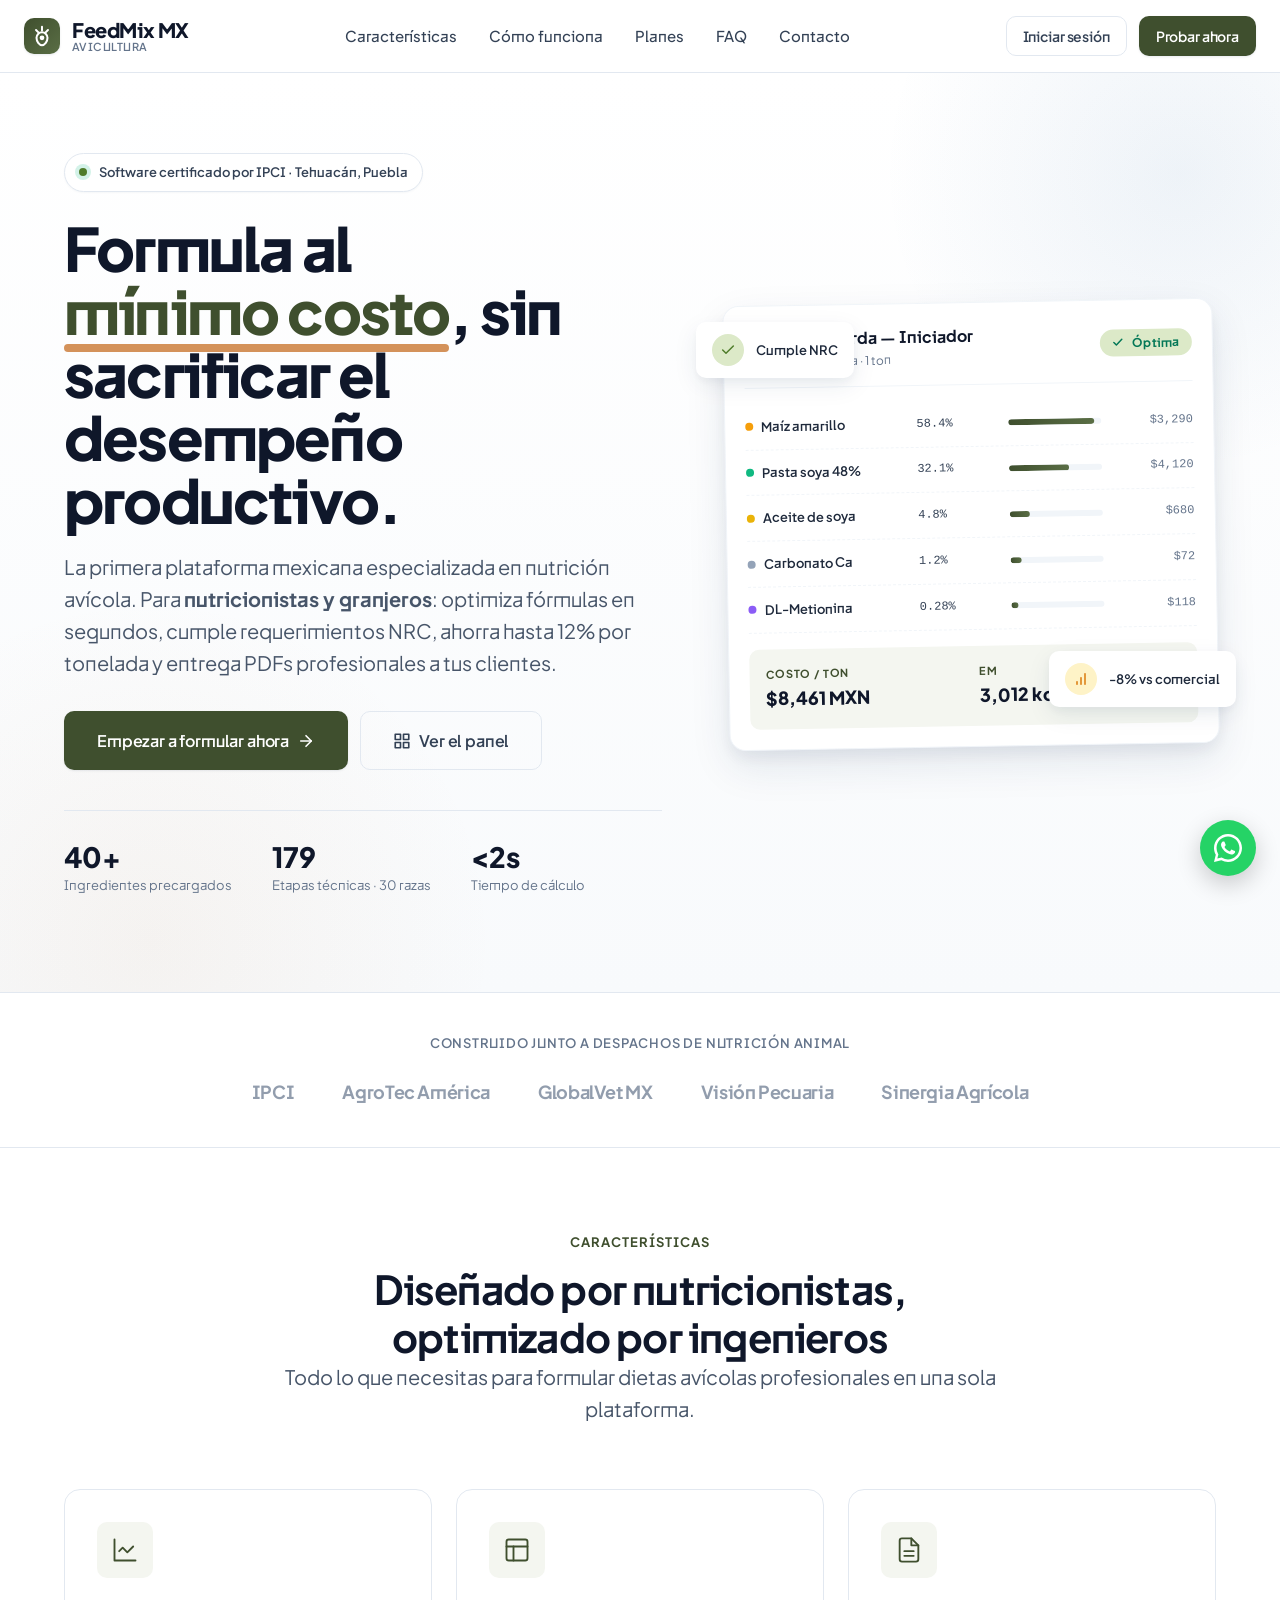
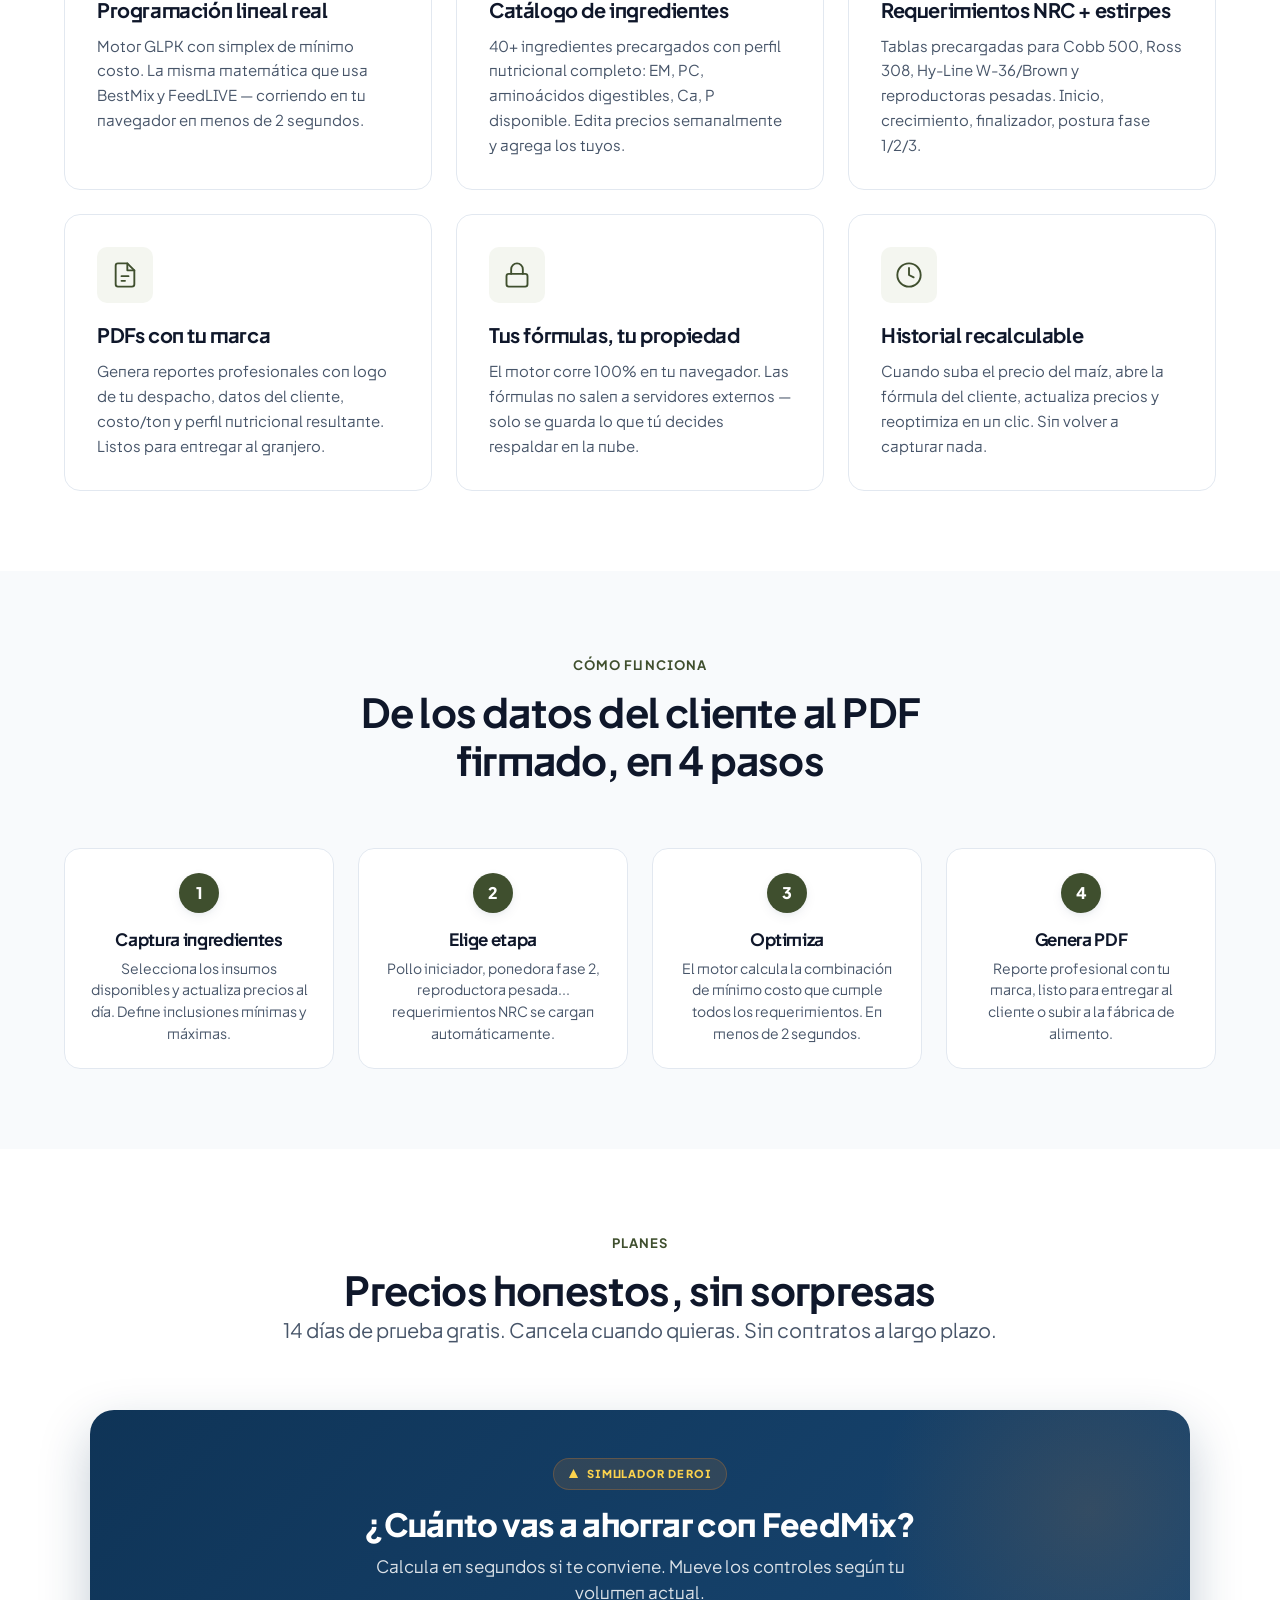
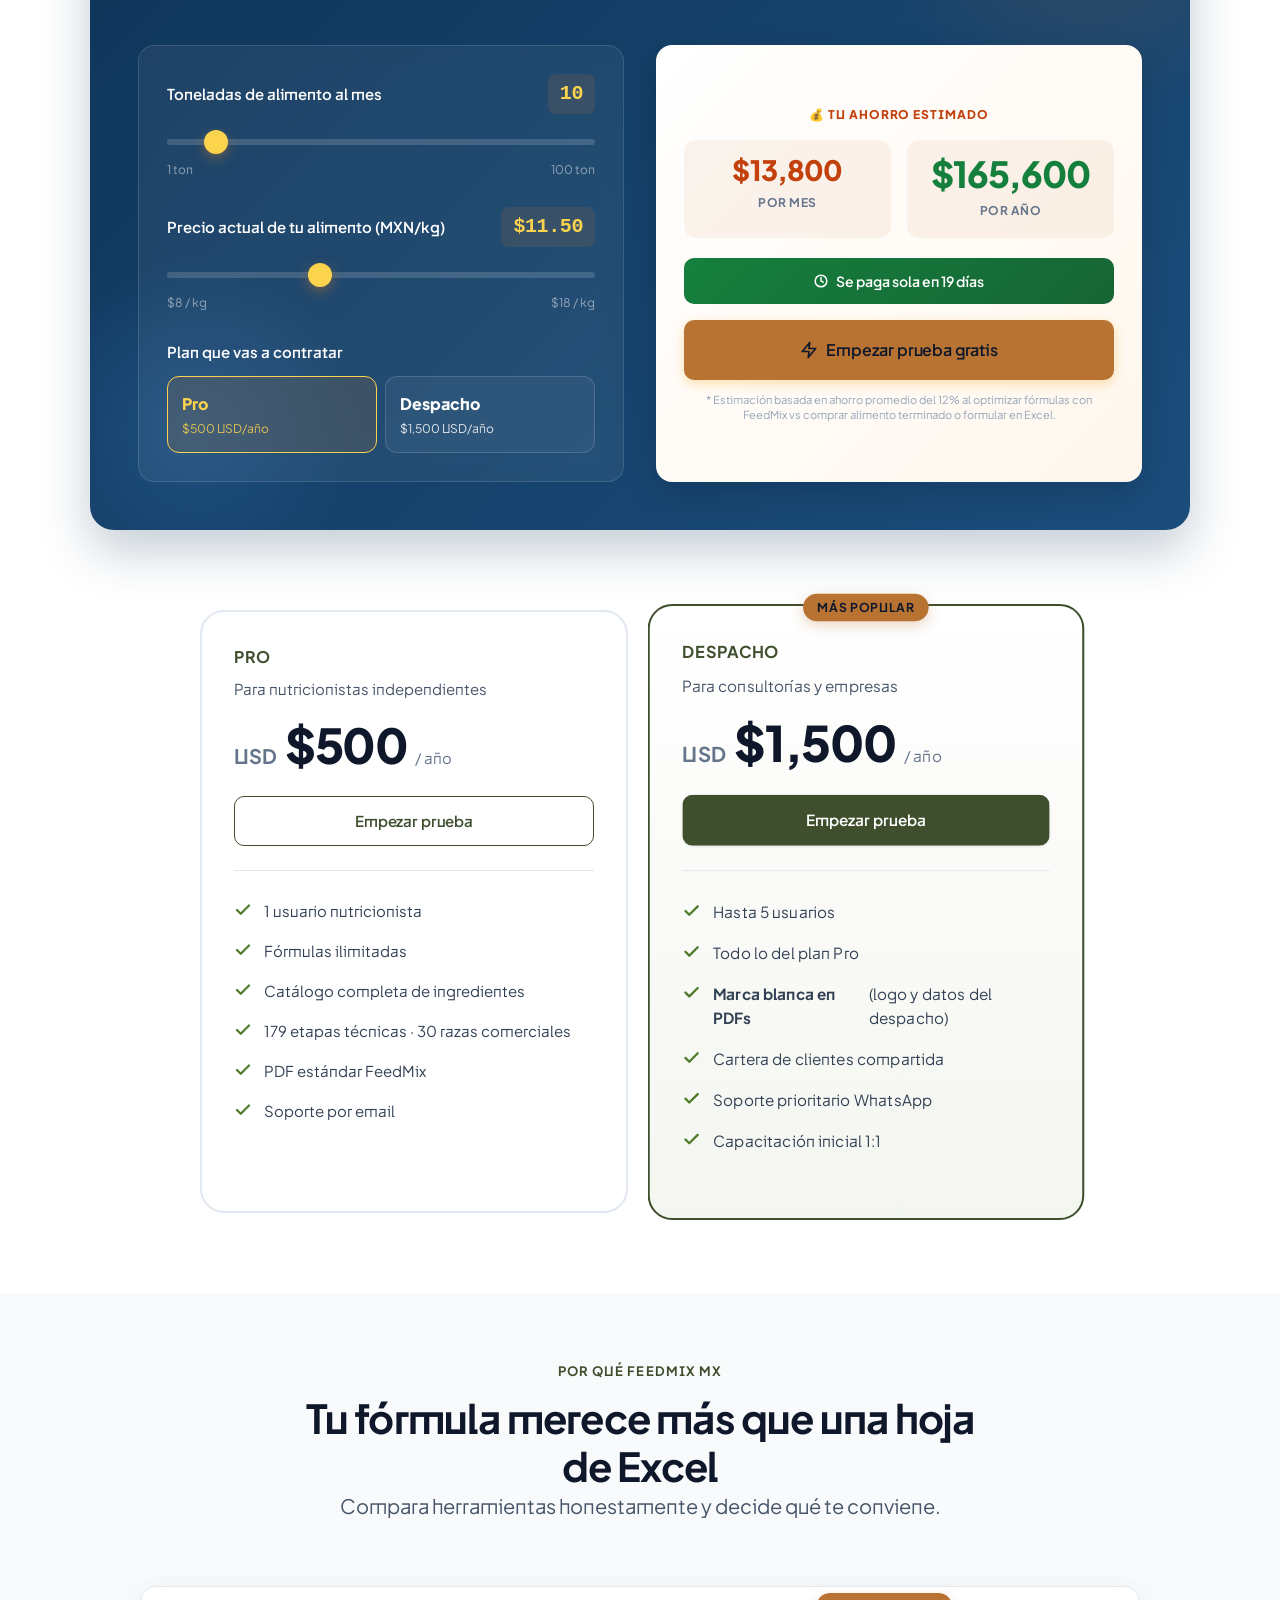
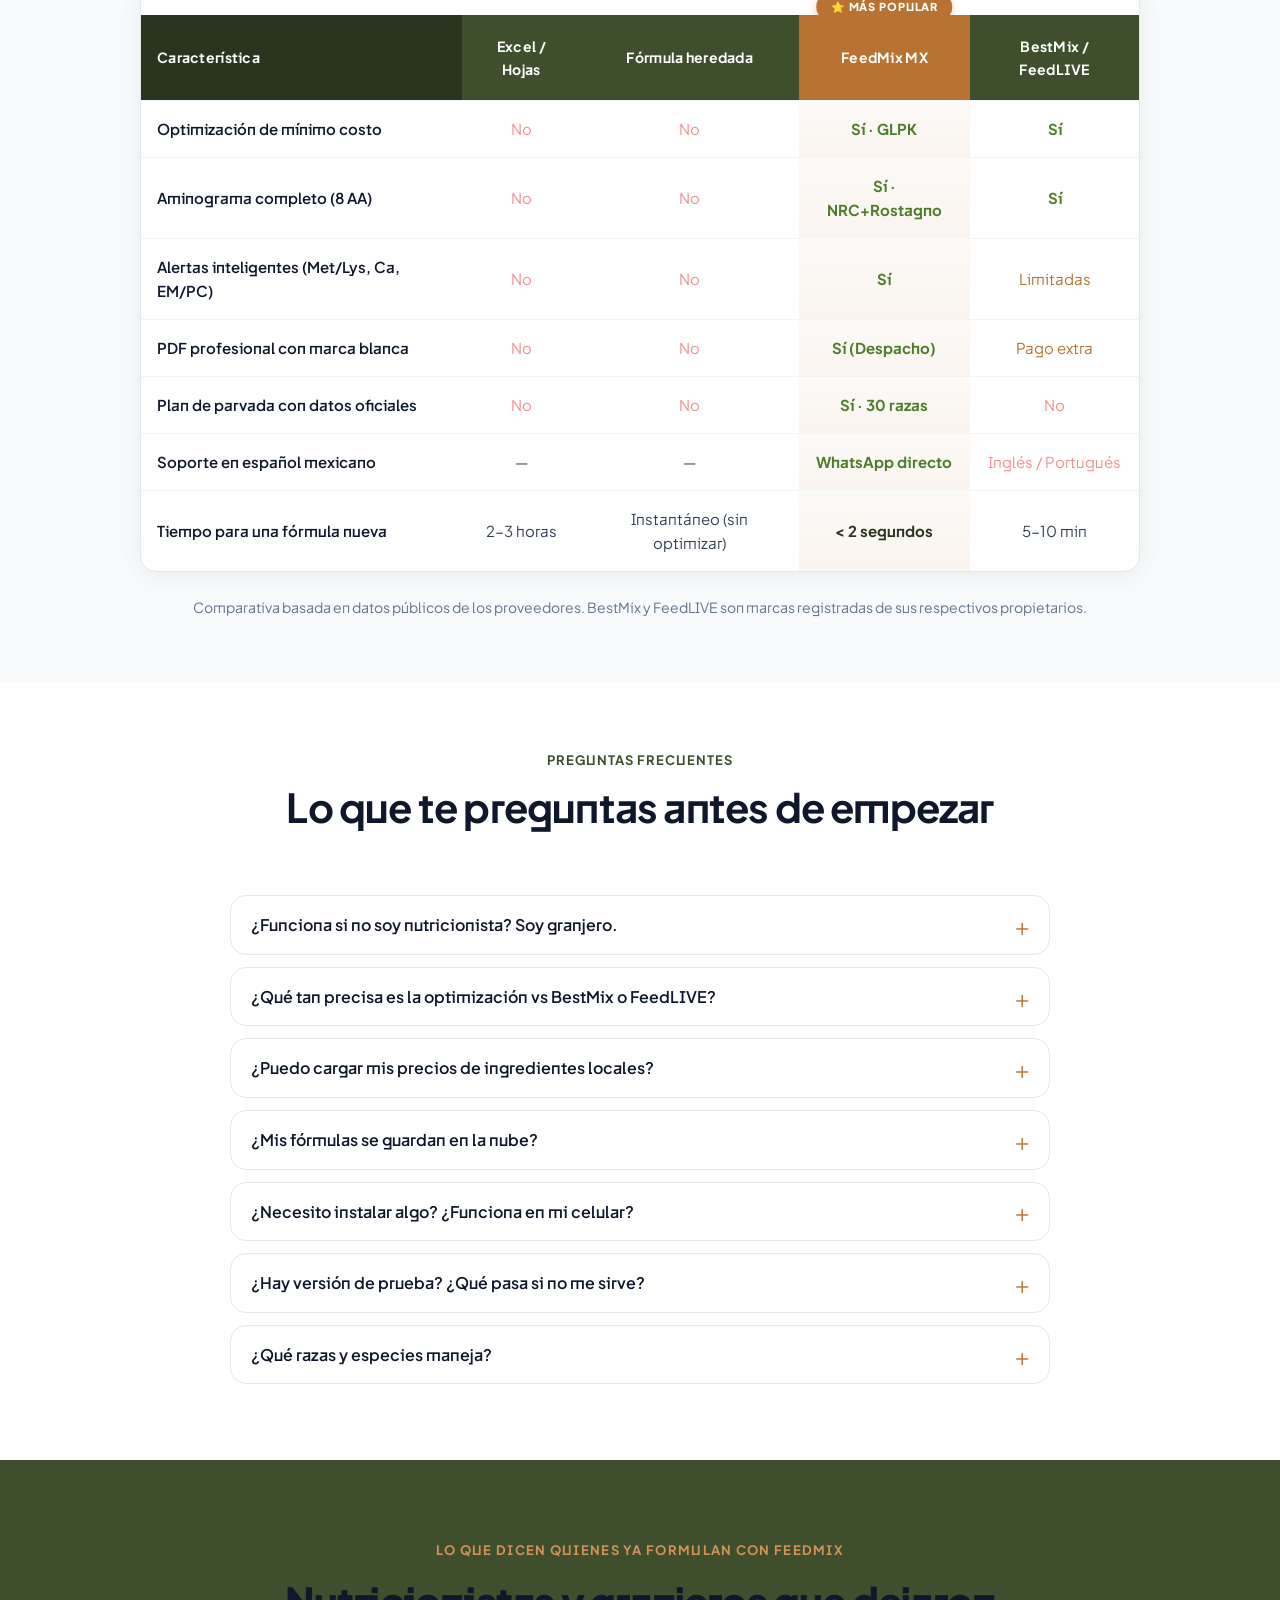
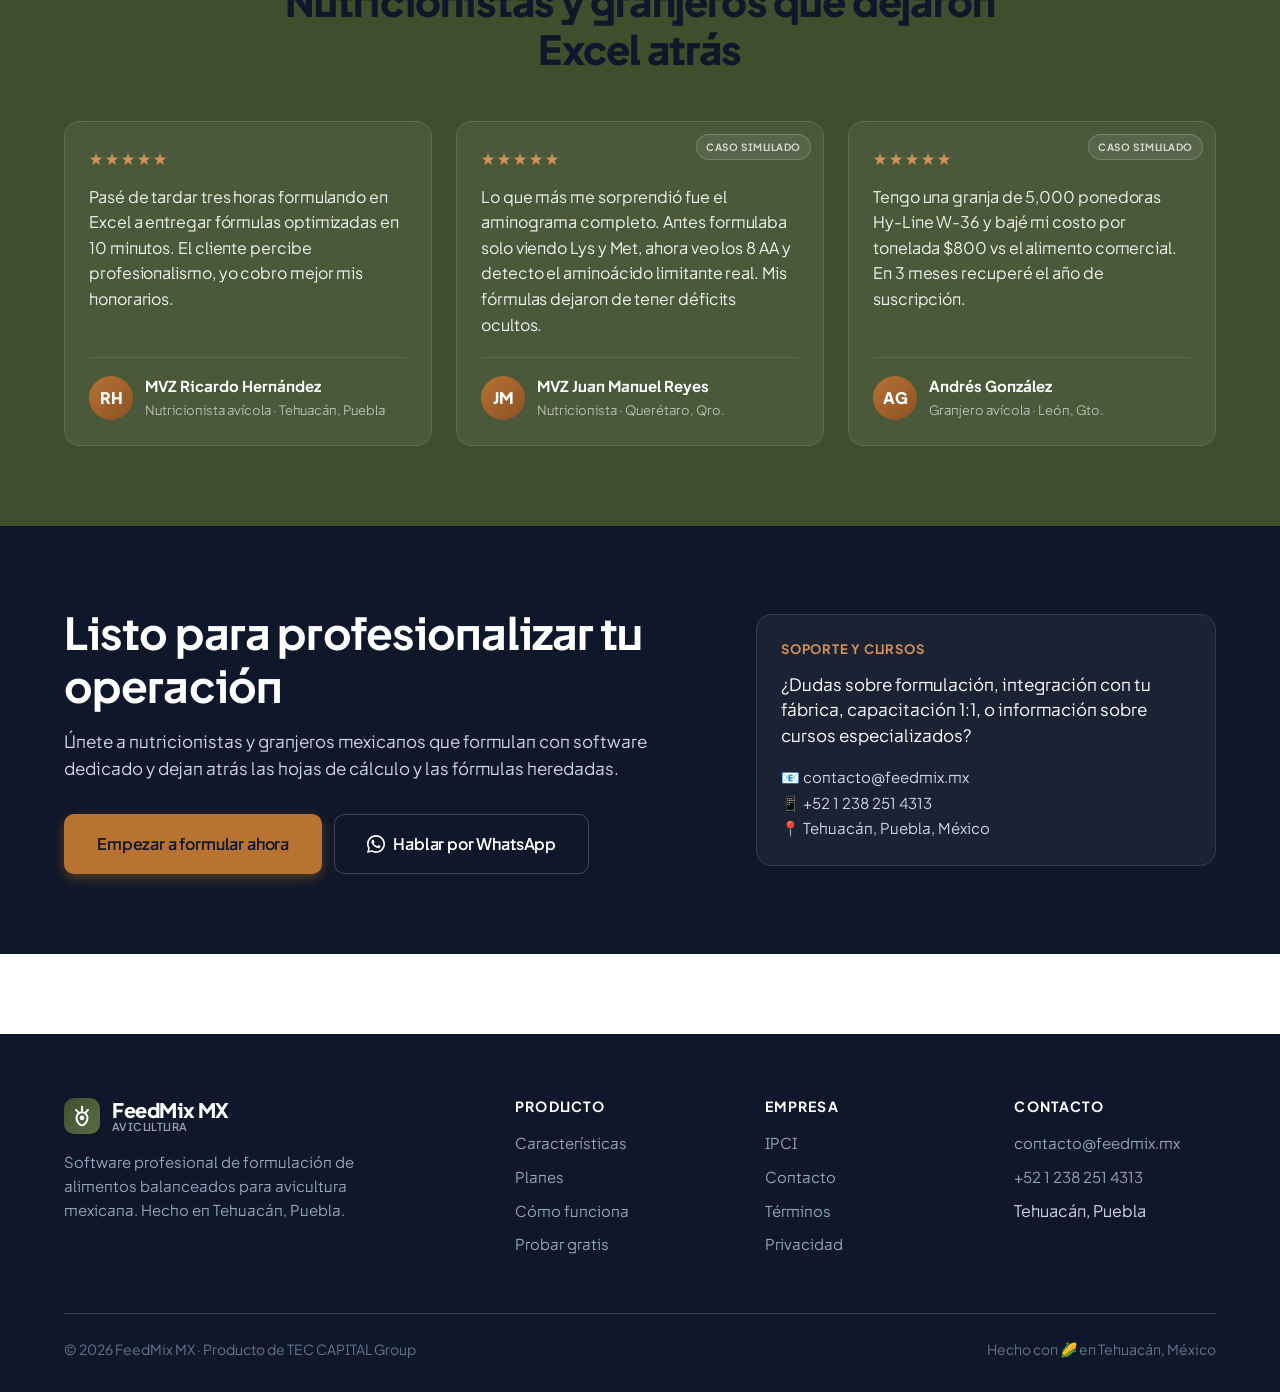
==== commit 906fa655: "Add files via upload" ====
--- a/index.html
+++ b/index.html
@@ -1124,6 +1124,25 @@
       font-size: 0.8125rem;
       opacity: 0.7;
       color: rgba(255, 255, 255, 0.85);
+    }
+
+    .testimonial-badge {
+      position: absolute;
+      top: var(--space-3);
+      right: var(--space-3);
+      background: rgba(255, 255, 255, 0.08);
+      border: 1px solid rgba(255, 255, 255, 0.18);
+      color: rgba(255, 255, 255, 0.75);
+      font-size: 0.625rem;
+      font-weight: 700;
+      letter-spacing: 0.06em;
+      text-transform: uppercase;
+      padding: 4px 9px;
+      border-radius: 999px;
+    }
+
+    .testimonial-card {
+      position: relative;
     }
 
     /* ====== FINAL CTA ====== */
@@ -1759,32 +1778,34 @@
           </cite>
         </div>
 
-        <!-- TESTIMONIO 2 — REEMPLAZAR CON QUOTE REAL -->
+        <!-- TESTIMONIO 2 -->
         <div class="testimonial-card">
+          <span class="testimonial-badge">Caso simulado</span>
           <div class="testimonial-stars">★★★★★</div>
           <blockquote>
-            [QUOTE REAL #2 — pendiente] Por ejemplo: lo que más me sorprendió fue el aminograma completo. Antes formulaba solo viendo Lys y Met, ahora veo los 8 AA y detecto el limitante real.
+            Lo que más me sorprendió fue el aminograma completo. Antes formulaba solo viendo Lys y Met, ahora veo los 8 AA y detecto el aminoácido limitante real. Mis fórmulas dejaron de tener déficits ocultos.
           </blockquote>
           <cite>
-            <div class="testimonial-avatar">??</div>
+            <div class="testimonial-avatar">JM</div>
             <div class="testimonial-info">
-              <strong>[Nombre real]</strong>
-              <span>[Cargo · Ubicación]</span>
+              <strong>MVZ Juan Manuel Reyes</strong>
+              <span>Nutricionista · Querétaro, Qro.</span>
             </div>
           </cite>
         </div>
 
-        <!-- TESTIMONIO 3 — REEMPLAZAR CON QUOTE REAL -->
+        <!-- TESTIMONIO 3 -->
         <div class="testimonial-card">
+          <span class="testimonial-badge">Caso simulado</span>
           <div class="testimonial-stars">★★★★★</div>
           <blockquote>
-            [QUOTE REAL #3 — pendiente] Por ejemplo: tengo una granja de 5,000 ponedoras Hy-Line W-36 y bajé mi costo por tonelada $800 vs el alimento comercial. En 3 meses recuperé el año de suscripción.
+            Tengo una granja de 5,000 ponedoras Hy-Line W-36 y bajé mi costo por tonelada $800 vs el alimento comercial. En 3 meses recuperé el año de suscripción.
           </blockquote>
           <cite>
-            <div class="testimonial-avatar">??</div>
+            <div class="testimonial-avatar">AG</div>
             <div class="testimonial-info">
-              <strong>[Nombre real]</strong>
-              <span>[Granjero · Ubicación]</span>
+              <strong>Andrés González</strong>
+              <span>Granjero avícola · León, Gto.</span>
             </div>
           </cite>
         </div>
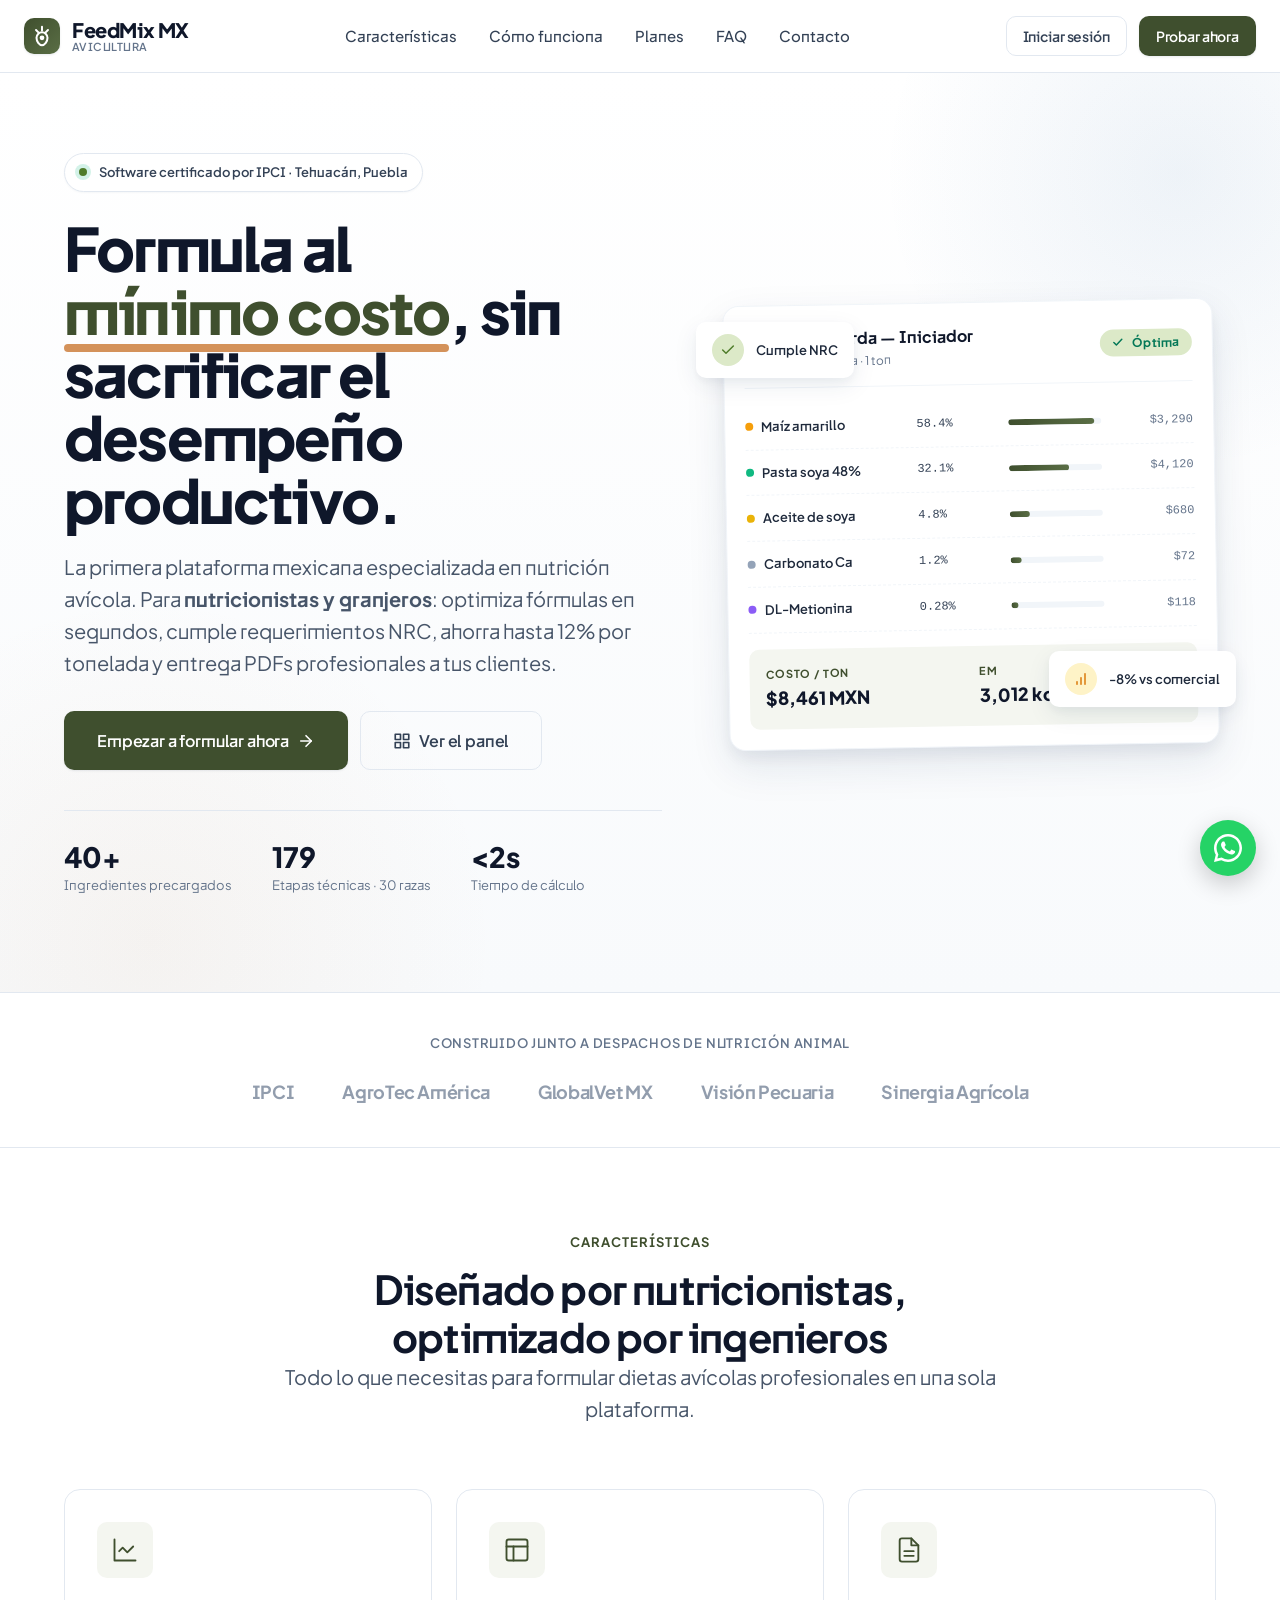
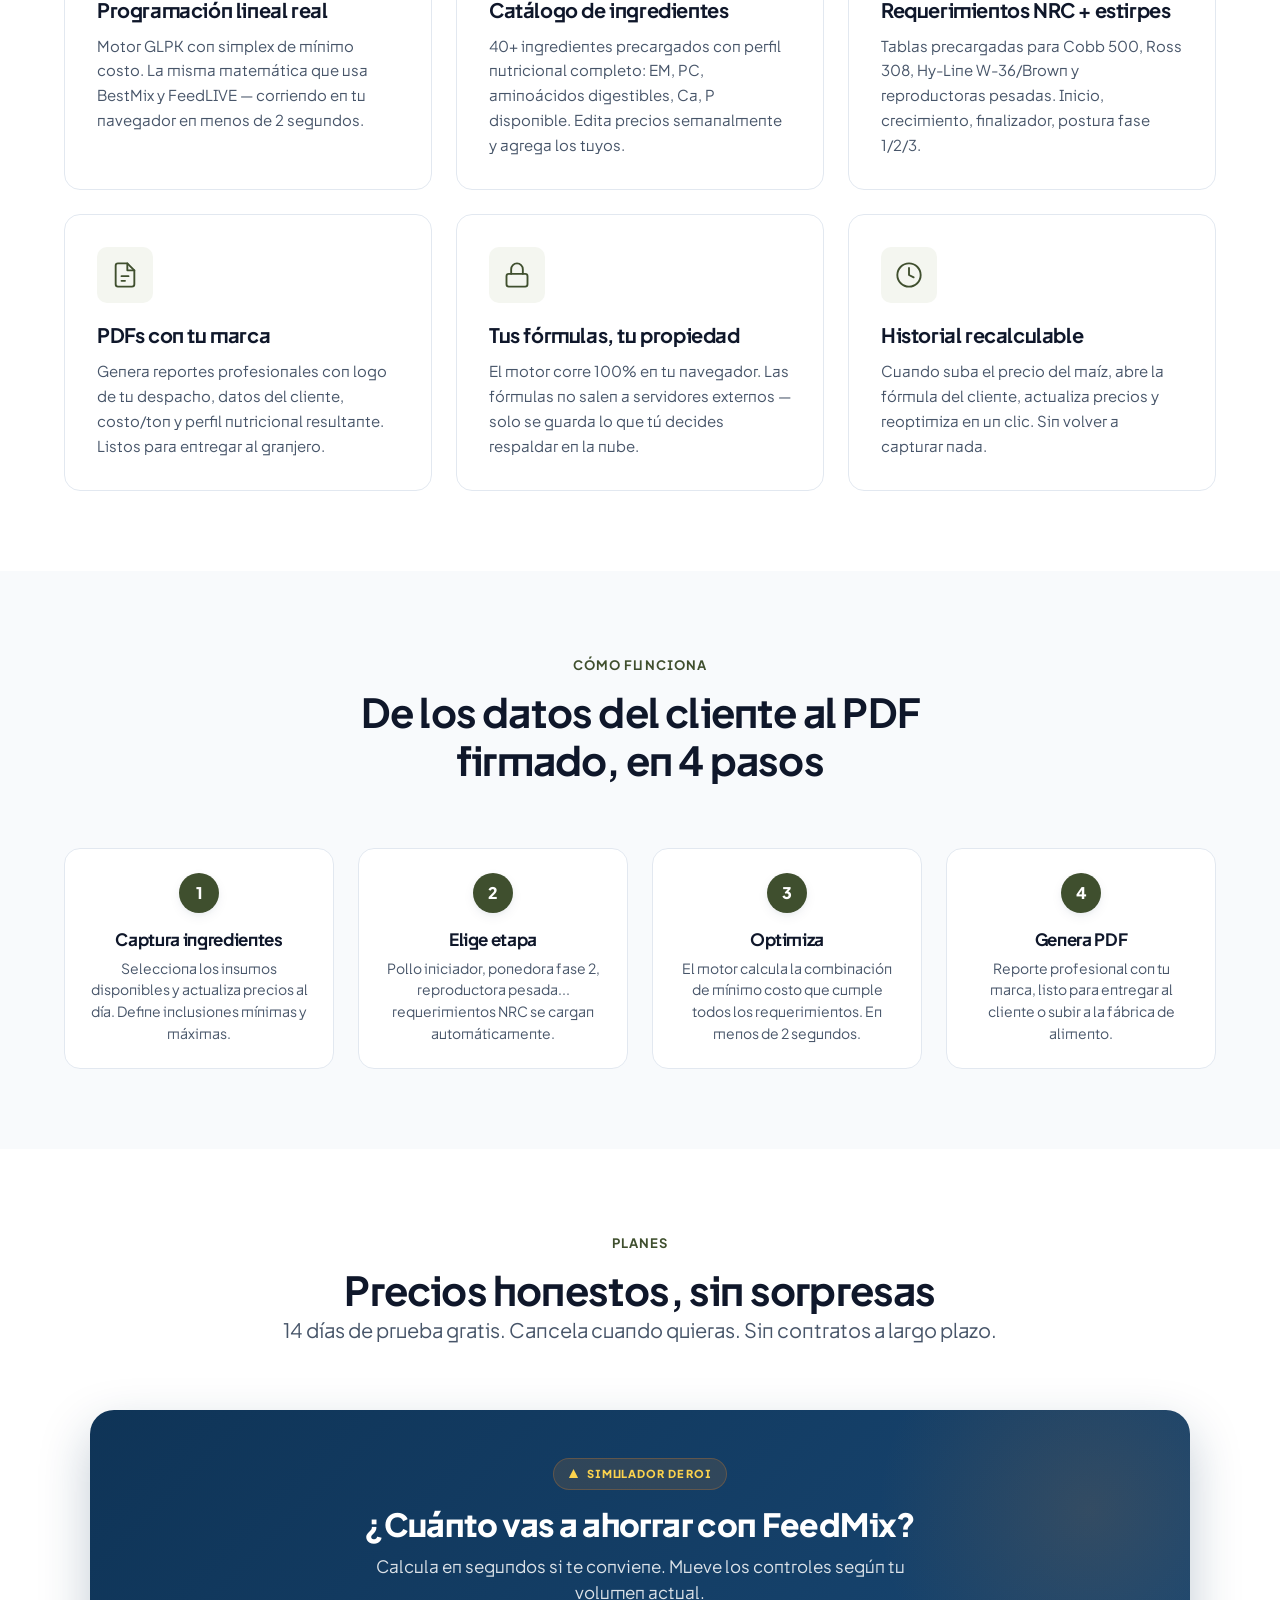
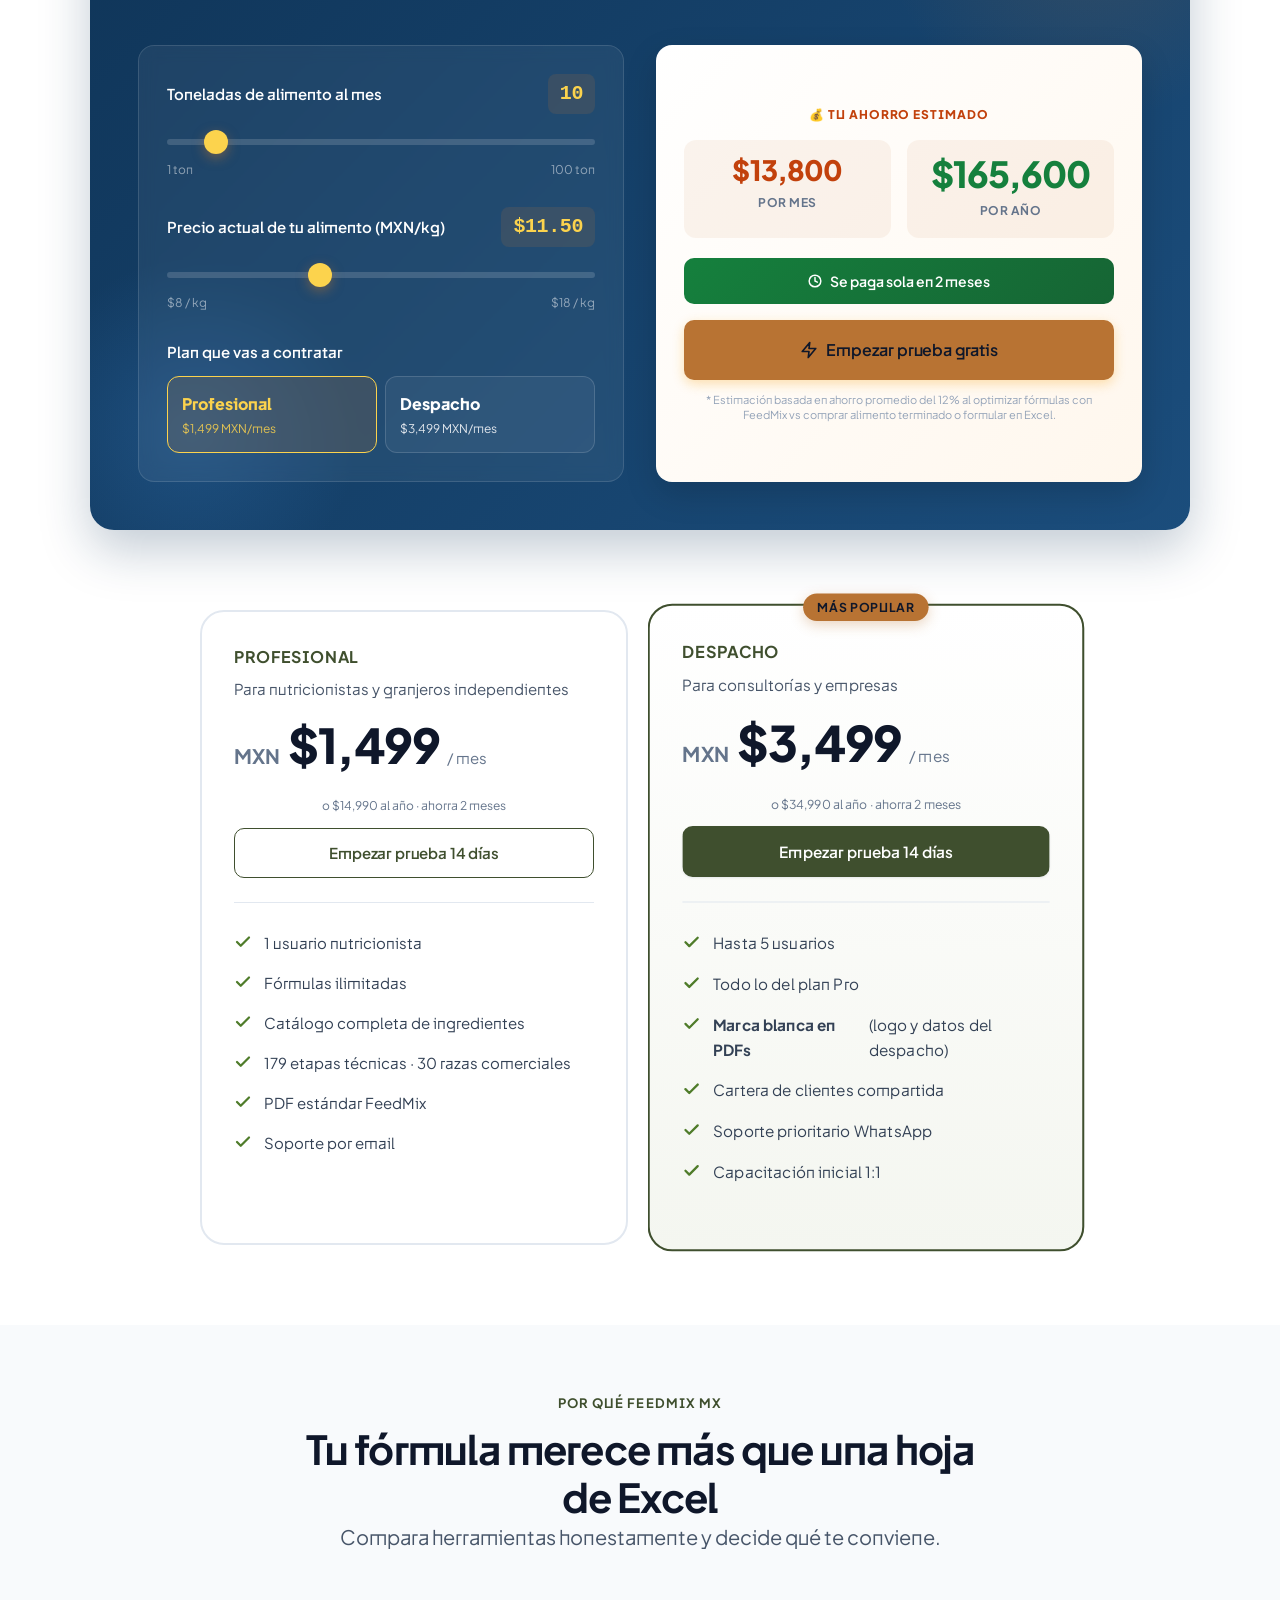
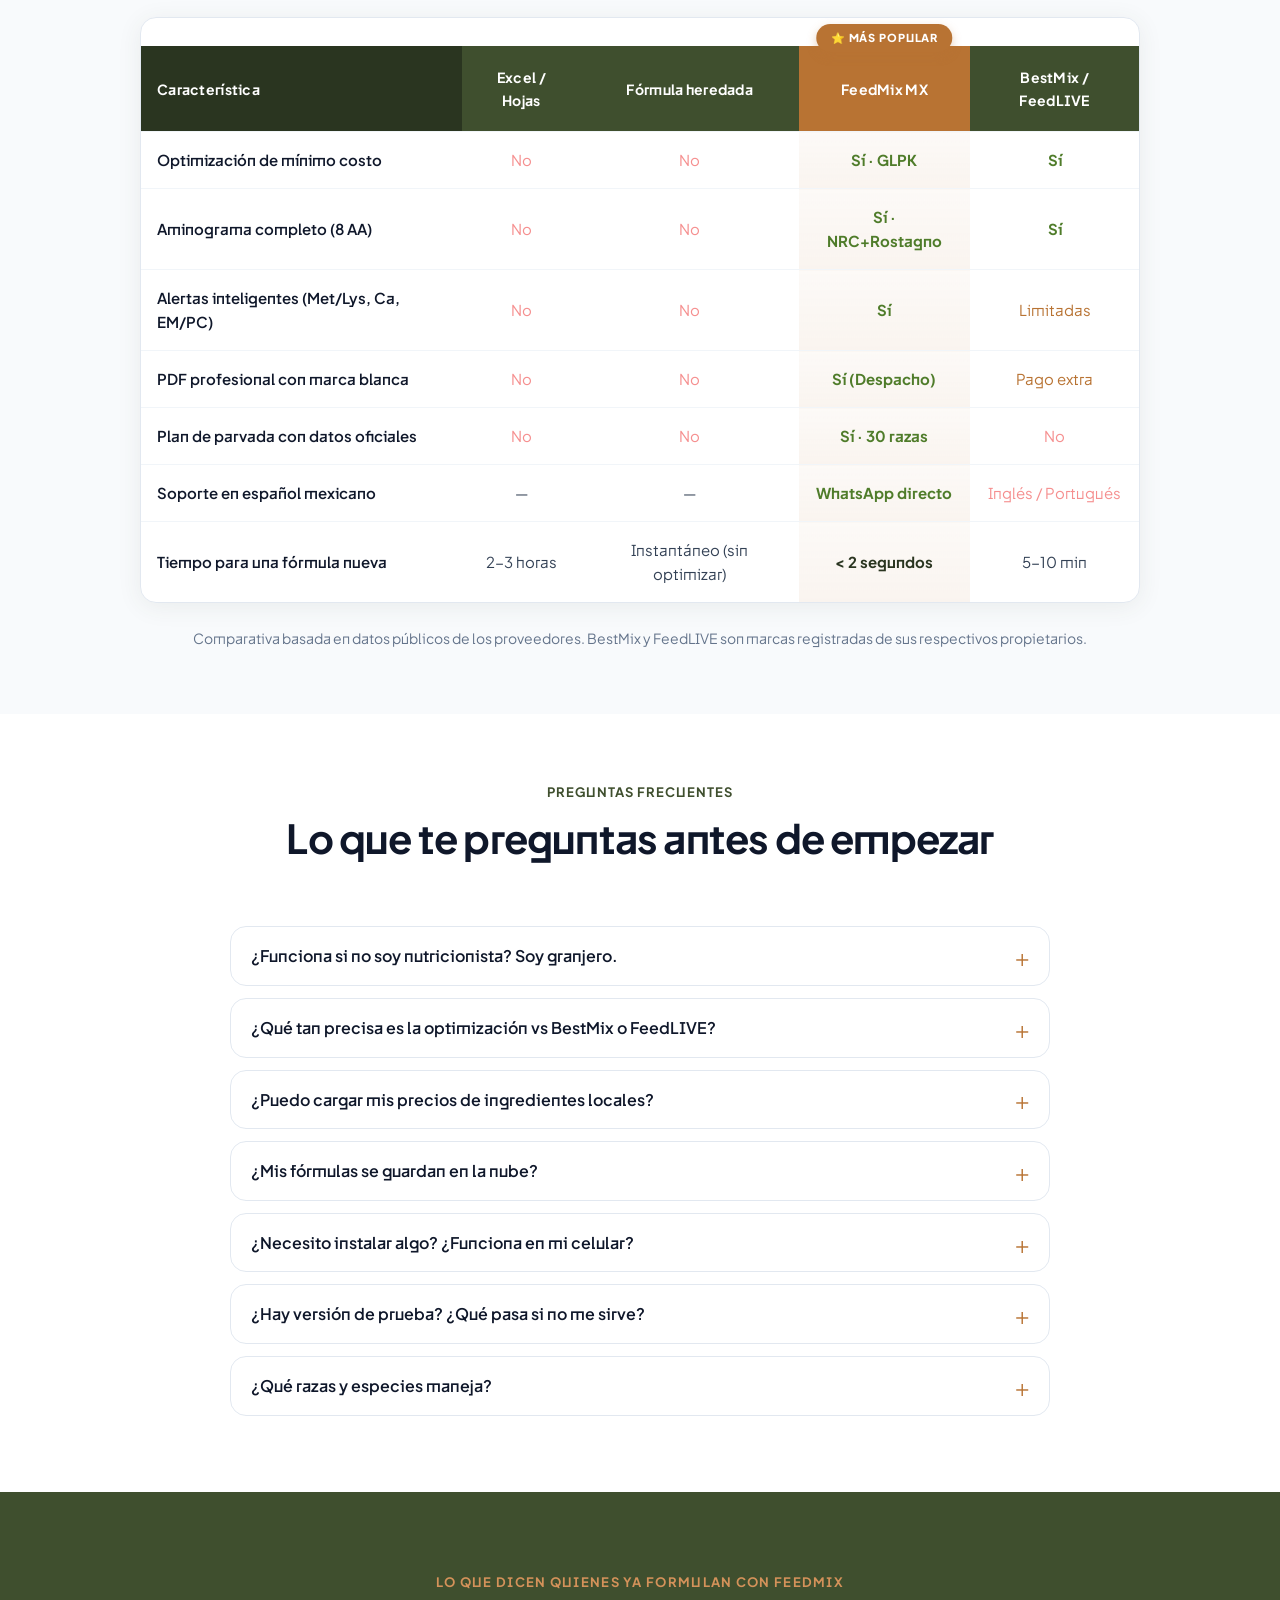
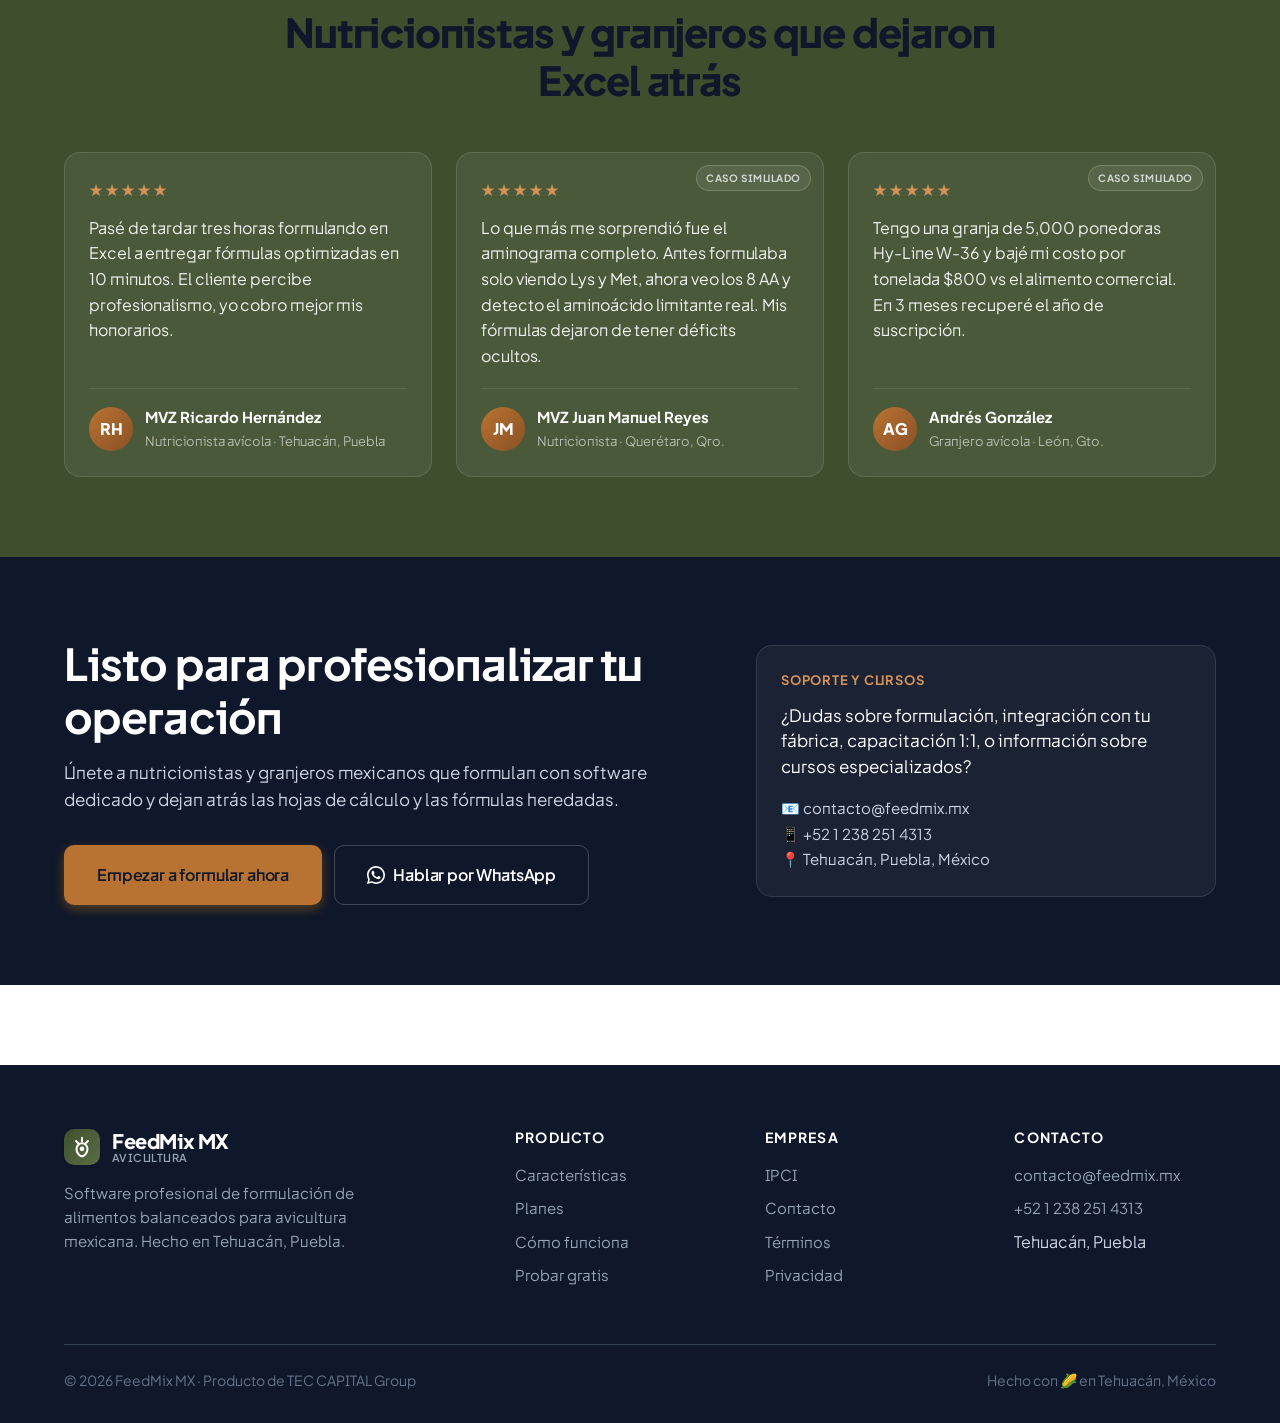
==== commit 15e5e3e1: "Add files via upload" ====
--- a/index.html
+++ b/index.html
@@ -1520,12 +1520,12 @@
               </label>
               <div class="roi-plan-toggle">
                 <button type="button" class="roi-plan-btn active" data-plan="pro">
-                  <strong>Pro</strong>
-                  <small>$500 USD/año</small>
+                  <strong>Profesional</strong>
+                  <small>$1,499 MXN/mes</small>
                 </button>
                 <button type="button" class="roi-plan-btn" data-plan="despacho">
                   <strong>Despacho</strong>
-                  <small>$1,500 USD/año</small>
+                  <small>$3,499 MXN/mes</small>
                 </button>
               </div>
             </div>
@@ -1560,14 +1560,15 @@
 
       <div class="pricing-grid">
         <div class="price-card">
-          <div class="price-name">Pro</div>
-          <div class="price-tagline">Para nutricionistas independientes</div>
+          <div class="price-name">Profesional</div>
+          <div class="price-tagline">Para nutricionistas y granjeros independientes</div>
           <div class="price-amount">
-            <span class="price-amount-currency">USD</span>
-            <strong>$500</strong>
-            <span class="price-amount-period">/ año</span>
-          </div>
-          <a href="registro.html?plan=pro" class="btn btn-outline btn-block">Empezar prueba</a>
+            <span class="price-amount-currency">MXN</span>
+            <strong>$1,499</strong>
+            <span class="price-amount-period">/ mes</span>
+          </div>
+          <div style="font-size:0.75rem;color:var(--neutral-500);margin-bottom:var(--space-3);text-align:center;">o $14,990 al año · ahorra 2 meses</div>
+          <a href="registro.html?plan=pro" class="btn btn-outline btn-block">Empezar prueba 14 días</a>
           <ul class="price-features">
             <li><svg viewBox="0 0 24 24" fill="none" stroke="currentColor" stroke-width="3" stroke-linecap="round" stroke-linejoin="round"><polyline points="20 6 9 17 4 12"/></svg> 1 usuario nutricionista</li>
             <li><svg viewBox="0 0 24 24" fill="none" stroke="currentColor" stroke-width="3" stroke-linecap="round" stroke-linejoin="round"><polyline points="20 6 9 17 4 12"/></svg> Fórmulas ilimitadas</li>
@@ -1582,11 +1583,12 @@
           <div class="price-name">Despacho</div>
           <div class="price-tagline">Para consultorías y empresas</div>
           <div class="price-amount">
-            <span class="price-amount-currency">USD</span>
-            <strong>$1,500</strong>
-            <span class="price-amount-period">/ año</span>
-          </div>
-          <a href="registro.html?plan=despacho" class="btn btn-primary btn-block">Empezar prueba</a>
+            <span class="price-amount-currency">MXN</span>
+            <strong>$3,499</strong>
+            <span class="price-amount-period">/ mes</span>
+          </div>
+          <div style="font-size:0.75rem;color:var(--neutral-500);margin-bottom:var(--space-3);text-align:center;">o $34,990 al año · ahorra 2 meses</div>
+          <a href="registro.html?plan=despacho" class="btn btn-primary btn-block">Empezar prueba 14 días</a>
           <ul class="price-features">
             <li><svg viewBox="0 0 24 24" fill="none" stroke="currentColor" stroke-width="3" stroke-linecap="round" stroke-linejoin="round"><polyline points="20 6 9 17 4 12"/></svg> Hasta 5 usuarios</li>
             <li><svg viewBox="0 0 24 24" fill="none" stroke="currentColor" stroke-width="3" stroke-linecap="round" stroke-linejoin="round"><polyline points="20 6 9 17 4 12"/></svg> Todo lo del plan Pro</li>
@@ -1944,10 +1946,8 @@
         const ahorroMes = costoComprado * ahorroPctIngredientes;
         const ahorroAnualMXN = ahorroMes * 12;
 
-        // Costo del plan en MXN (1 USD ≈ 17 MXN)
-        const tipoCambio = 17;
-        const costoPlanUSD = planActivo === "pro" ? 500 : 1500;
-        const costoPlanMXN = costoPlanUSD * tipoCambio;
+        // Costo del plan en MXN (precios anuales para ROI)
+        const costoPlanMXN = planActivo === "pro" ? 14990 : 34990;
 
         // Días para recuperar inversión
         const ahorroDiario = ahorroMes / 30;
